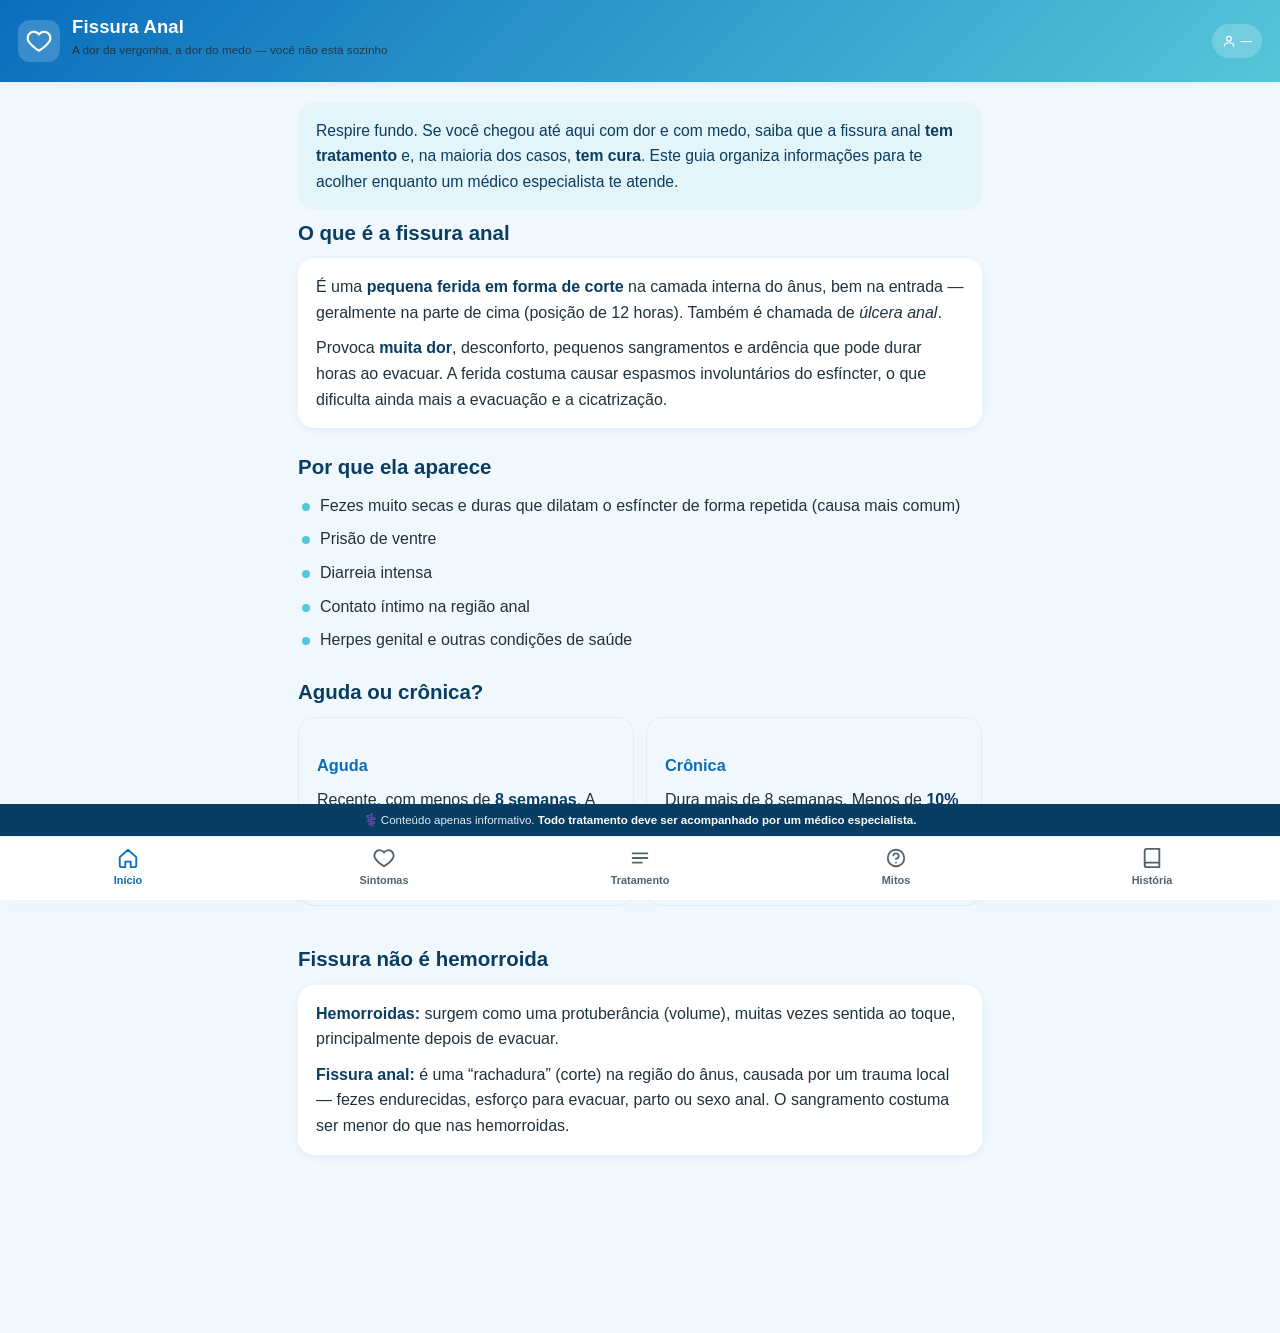
==== index.html @ 64452145 "PWA do Guia Fissura Anal + acesso pago Hotmart/Supabase - App PWA (SPA, bottom-nav, offline via Serv" ====
<!DOCTYPE html>
<html lang="pt-BR">
<head>
  <meta charset="UTF-8" />
  <meta name="viewport" content="width=device-width, initial-scale=1.0, viewport-fit=cover" />
  <meta name="theme-color" content="#0a6ebd" />
  <meta name="description" content="Guia informativo sobre Fissura Anal: o que é, sintomas, tratamento passo a passo, mitos e preparo emocional. Funciona offline." />
  <title>Fissura Anal — Guia de Cuidado</title>

  <link rel="manifest" href="manifest.json" />
  <link rel="icon" type="image/png" sizes="192x192" href="icons/icon-192.png" />
  <link rel="apple-touch-icon" href="icons/icon-192.png" />
  <link rel="stylesheet" href="styles.css" />
</head>
<body class="auth-pending">

  <!-- ============ CABEÇALHO ============ -->
  <header class="app-header" role="banner">
    <div class="app-header__inner">
      <span class="app-header__logo" aria-hidden="true">
        <svg viewBox="0 0 24 24" width="26" height="26" fill="none" stroke="currentColor" stroke-width="2" stroke-linecap="round" stroke-linejoin="round">
          <path d="M12 21s-7-4.35-9.5-8.5A5.5 5.5 0 0 1 12 6a5.5 5.5 0 0 1 9.5 6.5C19 16.65 12 21 12 21z"/>
        </svg>
      </span>
      <div class="app-header__text">
        <h1 class="app-header__title">Fissura Anal</h1>
        <p class="app-header__subtitle">A dor da vergonha, a dor do medo — você não está sozinho</p>
      </div>
      <button id="account-btn" class="account-btn" type="button" hidden aria-label="Minha conta">
        <span id="account-days" class="account-btn__days">—</span>
      </button>
    </div>
  </header>

  <!-- ============ CONTEÚDO / TELAS ============ -->
  <main id="main" class="screens" role="main">

    <!-- ---------- INÍCIO ---------- -->
    <section class="screen is-active" id="inicio" tabindex="-1" aria-labelledby="inicio-h">
      <div class="screen__pad">
        <p class="welcome">
          Respire fundo. Se você chegou até aqui com dor e com medo, saiba que a
          fissura anal <strong>tem tratamento</strong> e, na maioria dos casos,
          <strong>tem cura</strong>. Este guia organiza informações para te acolher
          enquanto um médico especialista te atende.
        </p>

        <h2 id="inicio-h">O que é a fissura anal</h2>
        <div class="card">
          <p>
            É uma <strong>pequena ferida em forma de corte</strong> na camada
            interna do ânus, bem na entrada — geralmente na parte de cima (posição
            de 12 horas). Também é chamada de <em>úlcera anal</em>.
          </p>
          <p>
            Provoca <strong>muita dor</strong>, desconforto, pequenos sangramentos
            e ardência que pode durar horas ao evacuar. A ferida costuma causar
            espasmos involuntários do esfíncter, o que dificulta ainda mais a
            evacuação e a cicatrização.
          </p>
        </div>

        <h2>Por que ela aparece</h2>
        <ul class="bullets">
          <li>Fezes muito secas e duras que dilatam o esfíncter de forma repetida (causa mais comum)</li>
          <li>Prisão de ventre</li>
          <li>Diarreia intensa</li>
          <li>Contato íntimo na região anal</li>
          <li>Herpes genital e outras condições de saúde</li>
        </ul>

        <h2>Aguda ou crônica?</h2>
        <div class="split">
          <div class="card card--soft">
            <h3>Aguda</h3>
            <p>Recente, com menos de <strong>8 semanas</strong>. A grande maioria cicatriza com o tratamento clínico.</p>
          </div>
          <div class="card card--soft">
            <h3>Crônica</h3>
            <p>Dura mais de 8 semanas. Menos de <strong>10%</strong> das fissuras agudas evoluem para crônicas — nesses casos a cirurgia costuma ser mais indicada.</p>
          </div>
        </div>

        <h2>Fissura não é hemorroida</h2>
        <div class="card">
          <p><strong>Hemorroidas:</strong> surgem como uma protuberância (volume), muitas vezes sentida ao toque, principalmente depois de evacuar.</p>
          <p><strong>Fissura anal:</strong> é uma “rachadura” (corte) na região do ânus, causada por um trauma local — fezes endurecidas, esforço para evacuar, parto ou sexo anal. O sangramento costuma ser menor do que nas hemorroidas.</p>
        </div>
      </div>
    </section>

    <!-- ---------- SINTOMAS ---------- -->
    <section class="screen" id="sintomas" tabindex="-1" aria-labelledby="sintomas-h">
      <div class="screen__pad">
        <h2 id="sintomas-h">Sintomas indiscutíveis</h2>
        <p class="lead">Se você se identifica com os itens abaixo — principalmente os dois primeiros — é muito provável que seja uma fissura anal.</p>

        <ul class="symptoms">
          <li class="symptom symptom--strong">
            <span class="symptom__icon" aria-hidden="true">🔥</span>
            <div>
              <h3>Dor com ardência severa</h3>
              <p>Na entrada do ânus, como algo arranhando ou cortando ao evacuar, e que <strong>persiste depois</strong> da evacuação. É o principal sintoma e costuma ser pior na fase aguda.</p>
            </div>
          </li>
          <li class="symptom symptom--strong">
            <span class="symptom__icon" aria-hidden="true">🩸</span>
            <div>
              <h3>Sangue no papel higiênico ou no vaso</h3>
              <p>Sangue <strong>vermelho vivo</strong>, que aparece logo após evacuar. Prefira a limpeza com ducha e elimine o papel higiênico.</p>
            </div>
          </li>
          <li class="symptom">
            <span class="symptom__icon" aria-hidden="true">〰️</span>
            <div>
              <h3>Coceira ou irritação ao redor do ânus</h3>
            </div>
          </li>
          <li class="symptom">
            <span class="symptom__icon" aria-hidden="true">🔎</span>
            <div>
              <h3>Rachadura visível na pele</h3>
              <p>Um machucado pequeno que, mesmo assim, dói muito.</p>
            </div>
          </li>
          <li class="symptom">
            <span class="symptom__icon" aria-hidden="true">⏱️</span>
            <div>
              <h3>Dor prolongada após evacuar</h3>
              <p>Pode durar de 2 a 3 horas — ou o dia todo — nos casos mais avançados.</p>
            </div>
          </li>
          <li class="symptom">
            <span class="symptom__icon" aria-hidden="true">⚡</span>
            <div>
              <h3>Espasmos do esfíncter</h3>
              <p>Apertos involuntários na entrada do ânus que dificultam a evacuação.</p>
            </div>
          </li>
        </ul>

        <div class="callout callout--warn">
          <strong>Atenção:</strong> sangue nas fezes pode indicar outros problemas.
          Não faça autodiagnóstico definitivo — todo tratamento precisa ser
          acompanhado por um médico especialista (proctologista).
        </div>
      </div>
    </section>

    <!-- ---------- GUIA DE TRATAMENTO ---------- -->
    <section class="screen" id="tratamento" tabindex="-1" aria-labelledby="tratamento-h">
      <div class="screen__pad">
        <h2 id="tratamento-h">O Tratamento Ideal</h2>
        <p class="lead">Um passo a passo baseado na experiência de longo prazo do autor. Cada passo soma com o anterior.</p>

        <ol class="steps">
          <li class="step">
            <div class="step__num">1</div>
            <div class="step__body">
              <h3>Controle da alimentação</h3>
              <p>
                Todo tratamento começa aqui. O objetivo é manter as fezes
                <strong>macias</strong> — nem duras, nem muito moles. Aposte em
                alimentação leve, fibras e boa hidratação.
              </p>
              <p class="step__note">A dor faz a mente pedir para comer pouco; alguma perda de peso é comum nessa fase.</p>
            </div>
          </li>
          <li class="step">
            <div class="step__num">2</div>
            <div class="step__body">
              <h3>Higiene rigorosa</h3>
              <p>
                Pare de usar papel higiênico. A limpeza passa a ser feita
                <strong>somente com ducha</strong>, com bastante água e pressão
                moderada, repetindo cerca de <strong>3 vezes ao dia</strong>.
              </p>
              <p class="step__note">Fora de casa, é possível improvisar com uma garrafa PET com um furo na tampa.</p>
            </div>
          </li>
          <li class="step">
            <div class="step__num">3</div>
            <div class="step__body">
              <h3>Óleo de Girassol com Ozônio</h3>
              <p>
                Depois de limpar bem, aplique o óleo de girassol ozonizado
                (<strong>nível farmacêutico</strong> — nunca óleo de cozinha). Ele
                é altamente cicatrizante e o ozônio ajuda no processo.
              </p>
              <p class="step__note">Aplique de leve, só encostando com a ponta do dedo. Não aperte e <strong>jamais use aplicadores</strong>.</p>
            </div>
          </li>
          <li class="step">
            <div class="step__num">4</div>
            <div class="step__body">
              <h3>A pomada “milagrosa”</h3>
              <p>
                Fórmula manipulada: <strong>Nifedipino 0,3% + Ozônio 5%</strong>,
                em <strong>pomada</strong>, aplicada de <strong>8 em 8 horas</strong>.
                O nifedipino relaxa o esfíncter e melhora a circulação local,
                favorecendo a cicatrização.
              </p>
              <p class="step__note">Use apenas em pomada — <strong>nunca em supositório</strong>, para não ferir ainda mais a região. Aplique com calma, com a sensibilidade do dedo, sem aplicador. A fórmula precisa de prescrição médica.</p>
            </div>
          </li>
        </ol>

        <h2>Alívio para as crises</h2>
        <div class="card card--soft">
          <h3>Compressa / banho de assento morno</h3>
          <p>
            Numa bacia com água morna bem quentinha, sente-se por
            <strong>10 a 15 minutos</strong>. A água quente melhora a circulação e
            relaxa o esfíncter, que tende a ficar contraído o tempo todo e piora a
            dor. Combine com repouso.
          </p>
        </div>

        <div class="callout callout--warn">
          As pomadas e fórmulas manipuladas exigem <strong>receita e acompanhamento
          médico</strong>. Este passo a passo é informativo e não substitui a
          consulta com um proctologista.
        </div>
      </div>
    </section>

    <!-- ---------- MITOS & CIRURGIA ---------- -->
    <section class="screen" id="mitos" tabindex="-1" aria-labelledby="mitos-h">
      <div class="screen__pad">
        <h2 id="mitos-h">Mitos &amp; Cirurgia</h2>
        <p class="lead">Toque em cada pergunta para abrir a resposta.</p>

        <div class="accordion" id="accordion">
          <div class="acc-item">
            <button class="acc-trigger" aria-expanded="false">
              <span>A fissura anal é uma doença grave?</span>
              <span class="acc-chevron" aria-hidden="true"></span>
            </button>
            <div class="acc-panel"><div class="acc-panel__inner">
              Não. A fissura anal não é uma doença grave e não traz risco de vida.
              Ainda assim, precisa de um tratamento muito bem feito. Em alguns casos
              ela é provocada por outro problema, que deve ser identificado e tratado.
            </div></div>
          </div>

          <div class="acc-item">
            <button class="acc-trigger" aria-expanded="false">
              <span>O único tratamento é a cirurgia?</span>
              <span class="acc-chevron" aria-hidden="true"></span>
            </button>
            <div class="acc-panel"><div class="acc-panel__inner">
              Não. Hoje existem pomadas eficientes e cuidados de higiene e
              alimentação que aliviam a dor e promovem a cicatrização. A maioria
              dos casos — inclusive fissuras grandes — se resolve sem cirurgia.
            </div></div>
          </div>

          <div class="acc-item">
            <button class="acc-trigger" aria-expanded="false">
              <span>Fissura anal só acontece em idosos?</span>
              <span class="acc-chevron" aria-hidden="true"></span>
            </button>
            <div class="acc-panel"><div class="acc-panel__inner">
              Mito. É mais comum em adultos jovens e de meia-idade, mas pode
              atingir qualquer faixa etária, incluindo crianças.
            </div></div>
          </div>

          <div class="acc-item">
            <button class="acc-trigger" aria-expanded="false">
              <span>É sempre causada por constipação?</span>
              <span class="acc-chevron" aria-hidden="true"></span>
            </button>
            <div class="acc-panel"><div class="acc-panel__inner">
              Não. Além da constipação, pode ser causada por diarreia crônica,
              traumatismo anal, relações sexuais anais dolorosas, parto vaginal
              traumático e condições como a doença de Crohn.
            </div></div>
          </div>

          <div class="acc-item">
            <button class="acc-trigger" aria-expanded="false">
              <span>Ter fissura significa que tenho câncer?</span>
              <span class="acc-chevron" aria-hidden="true"></span>
            </button>
            <div class="acc-panel"><div class="acc-panel__inner">
              Mito. A grande maioria das fissuras anais não tem relação com câncer.
              É uma condição benigna e, em geral, tratável com sucesso.
            </div></div>
          </div>

          <div class="acc-item">
            <button class="acc-trigger" aria-expanded="false">
              <span>Fissura anal não tem cura?</span>
              <span class="acc-chevron" aria-hidden="true"></span>
            </button>
            <div class="acc-panel"><div class="acc-panel__inner">
              Mito. Com o tratamento adequado e seguindo as orientações médicas, a
              maioria das fissuras cicatriza completamente e os sintomas são
              aliviados. A cura é possível.
            </div></div>
          </div>

          <div class="acc-item">
            <button class="acc-trigger" aria-expanded="false">
              <span>Vou precisar de colostomia?</span>
              <span class="acc-chevron" aria-hidden="true"></span>
            </button>
            <div class="acc-panel"><div class="acc-panel__inner">
              Mito. A colostomia é raríssima no tratamento da fissura anal,
              reservada apenas a casos muito graves que não respondem a nenhum
              outro tratamento.
            </div></div>
          </div>

          <div class="acc-item acc-item--highlight">
            <button class="acc-trigger" aria-expanded="false">
              <span>Quando a cirurgia é indicada?</span>
              <span class="acc-chevron" aria-hidden="true"></span>
            </button>
            <div class="acc-panel"><div class="acc-panel__inner">
              <p>A cirurgia costuma ser o último recurso, considerada quando:</p>
              <ul class="bullets">
                <li><strong>Fissura crônica</strong> que persiste e não responde ao tratamento conservador;</li>
                <li><strong>Fissuras complexas ou profundas</strong>, que envolvem os tecidos ao redor;</li>
                <li><strong>Falha do tratamento conservador</strong> (dieta, pomadas, banhos de assento e medicamentos não aliviaram nem cicatrizaram);</li>
                <li><strong>Complicações associadas</strong>, como fístulas anais ou hemorroidas que também precisam de cirurgia;</li>
                <li><strong>Recorrência frequente</strong> após tratamentos não cirúrgicos anteriores.</li>
              </ul>
              <p>
                A decisão é individualizada com o proctologista, que avalia a
                gravidade, a resposta aos tratamentos e explica riscos, benefícios
                e técnicas. As cirurgias modernas são mais simples do que se imagina
                e costumam resolver o problema de forma definitiva.
              </p>
            </div></div>
          </div>
        </div>
      </div>
    </section>

    <!-- ---------- HISTÓRIA & PREPARO ---------- -->
    <section class="screen" id="historia" tabindex="-1" aria-labelledby="historia-h">
      <div class="screen__pad">
        <h2 id="historia-h">História &amp; Preparo</h2>

        <div class="callout callout--calm">
          Não há <strong>nada de vergonhoso</strong> nisso. Isso tudo vai passar —
          e você ainda vai sair desta mais forte.
        </div>

        <h3>Prepare a sua cabeça</h3>
        <div class="card">
          <p>
            O tratamento da fissura anal pode envolver um período de desconforto e,
            às vezes, um tempo relativamente longo até a cicatrização completa. Ter
            a mente preparada para isso ajuda a seguir as recomendações médicas com
            mais paciência e a lidar melhor com a dor.
          </p>
          <p>
            Cada caso é único e o tempo de recuperação varia de pessoa para pessoa.
            O objetivo final é sempre o mesmo: a cicatrização completa e o alívio
            dos sintomas. Mantenha uma comunicação aberta com o seu médico ao longo
            do caminho.
          </p>
        </div>

        <h3>Os momentos mais difíceis</h3>
        <ul class="bullets">
          <li><strong>Nas evacuações:</strong> a dor intensa durante e após pode gerar ansiedade em relação ao banheiro.</li>
          <li><strong>No dia a dia:</strong> caminhar, ficar sentado por muito tempo ou dormir podem ser afetados.</li>
          <li><strong>Na vida sexual:</strong> relações anais podem ser muito dolorosas nesse período.</li>
          <li><strong>Durante o tratamento:</strong> aplicar pomada e fazer banhos de assento exige perseverança.</li>
          <li><strong>No emocional:</strong> dor persistente e preocupação constante podem levar a ansiedade e desânimo. Busque apoio de profissionais, de pessoas próximas ou de grupos de apoio.</li>
        </ul>

        <h3>A história do autor</h3>
        <div class="timeline">
          <div class="tl-item">
            <h4>Os primeiros sinais</h4>
            <p>Uma leve ardência ao evacuar, num período de vários dias muito ressecado. Ele não mudou a alimentação nem deu atenção ao problema.</p>
          </div>
          <div class="tl-item">
            <h4>O alerta ignorado</h4>
            <p>Cerca de 15 dias depois, sangue no vaso sanitário. Achou que era hemorroida. No SUS, recebeu o mesmo palpite e um anti-inflamatório.</p>
          </div>
          <div class="tl-item">
            <h4>O diagnóstico correto</h4>
            <p>Sem plano de saúde e com a fila do especialista longa, pagou uma consulta particular: <strong>fissura anal grande</strong>. Começou com supositório — que se mostrou um problema no local já machucado.</p>
          </div>
          <div class="tl-item tl-item--low">
            <h4>O dia do desespero</h4>
            <p>Véspera de feriado prolongado, a maior dor da vida: a fissura se abrindo, dor intensa por cerca de 8 horas. O próximo atendimento só 6 dias depois. O que segurou o momento: <strong>repouso e compressa de água morna</strong>.</p>
          </div>
          <div class="tl-item tl-item--up">
            <h4>A virada</h4>
            <p>Trocou o supositório por <strong>pomada</strong>, somada a higiene rigorosa e controle alimentar. Vieram os dias de alívio e alegria no fim do tratamento.</p>
          </div>
        </div>

        <div class="callout callout--calm">
          O relato do autor é pessoal e não tem vínculo médico nem garante cura.
          Ele serve para te dar companhia até que um especialista assuma o seu caso.
        </div>
      </div>
    </section>

  </main>

  <!-- ============ AVISO LEGAL FIXO ============ -->
  <div class="legal" role="note">
    ⚕️ Conteúdo apenas informativo. <strong>Todo tratamento deve ser acompanhado por um médico especialista.</strong>
  </div>

  <!-- ============ NAVEGAÇÃO INFERIOR ============ -->
  <nav class="bottom-nav" role="navigation" aria-label="Navegação principal">
    <button class="nav-btn is-active" data-target="inicio" aria-current="page">
      <svg viewBox="0 0 24 24" aria-hidden="true"><path d="M3 11l9-8 9 8v9a2 2 0 0 1-2 2h-4v-6H9v6H5a2 2 0 0 1-2-2z"/></svg>
      <span>Início</span>
    </button>
    <button class="nav-btn" data-target="sintomas">
      <svg viewBox="0 0 24 24" aria-hidden="true"><path d="M12 21s-7-4.35-9.5-8.5A5.5 5.5 0 0 1 12 6a5.5 5.5 0 0 1 9.5 6.5C19 16.65 12 21 12 21z"/></svg>
      <span>Sintomas</span>
    </button>
    <button class="nav-btn" data-target="tratamento">
      <svg viewBox="0 0 24 24" aria-hidden="true"><path d="M4 7h16M4 12h16M4 17h10"/></svg>
      <span>Tratamento</span>
    </button>
    <button class="nav-btn" data-target="mitos">
      <svg viewBox="0 0 24 24" aria-hidden="true"><path d="M9.09 9a3 3 0 0 1 5.83 1c0 2-3 3-3 3M12 17h.01"/><circle cx="12" cy="12" r="9"/></svg>
      <span>Mitos</span>
    </button>
    <button class="nav-btn" data-target="historia">
      <svg viewBox="0 0 24 24" aria-hidden="true"><path d="M4 19.5A2.5 2.5 0 0 1 6.5 17H20M6.5 2H20v20H6.5A2.5 2.5 0 0 1 4 19.5v-15A2.5 2.5 0 0 1 6.5 2z"/></svg>
      <span>História</span>
    </button>
  </nav>

  <!-- ============ PORTÃO DE ACESSO (login / expirado) ============ -->
  <div id="auth-gate" class="auth-gate" aria-hidden="true">
    <div class="auth-card">
      <div class="auth-card__logo" aria-hidden="true">
        <svg viewBox="0 0 24 24" width="34" height="34" fill="none" stroke="currentColor" stroke-width="2" stroke-linecap="round" stroke-linejoin="round">
          <path d="M12 21s-7-4.35-9.5-8.5A5.5 5.5 0 0 1 12 6a5.5 5.5 0 0 1 9.5 6.5C19 16.65 12 21 12 21z"/>
        </svg>
      </div>

      <!-- estado: LOGIN -->
      <form id="login-form" class="auth-view is-active" autocomplete="on" novalidate>
        <h2>Entrar no Guia</h2>
        <p class="auth-hint">Use o e-mail e a senha que você recebeu após a compra.</p>
        <label>E-mail
          <input type="email" id="login-email" required autocomplete="username" inputmode="email" placeholder="voce@email.com" />
        </label>
        <label>Senha
          <input type="password" id="login-pass" required autocomplete="current-password" placeholder="sua senha" />
        </label>
        <p id="login-error" class="auth-error" role="alert" hidden></p>
        <button type="submit" class="auth-btn" id="login-submit">Entrar</button>
        <p class="auth-small">Não recebeu o e-mail? Verifique o spam ou fale com o suporte da sua compra.</p>
      </form>

      <!-- estado: ACESSO EXPIRADO / INVÁLIDO -->
      <div id="expired-view" class="auth-view">
        <h2 id="expired-title">Seu acesso expirou</h2>
        <p id="expired-msg" class="auth-hint">O período de 6 meses foi encerrado. Para continuar consultando o guia, adquira um novo acesso.</p>
        <a id="expired-buy" class="auth-btn" href="#" target="_blank" rel="noopener">Renovar acesso</a>
        <button type="button" class="auth-link" data-action="back-to-login">Entrar com outra conta</button>
      </div>

      <!-- estado: CONTA (logado) -->
      <div id="account-view" class="auth-view">
        <h2>Minha conta</h2>
        <p class="auth-hint"><span id="acc-email"></span></p>
        <p class="auth-badge" id="acc-status">Acesso ativo</p>
        <label>Trocar senha
          <input type="password" id="new-pass" autocomplete="new-password" placeholder="nova senha (mín. 6 caracteres)" />
        </label>
        <p id="acc-msg" class="auth-error" role="alert" hidden></p>
        <button type="button" class="auth-btn" data-action="change-pass">Salvar nova senha</button>
        <button type="button" class="auth-link" data-action="logout">Sair</button>
        <button type="button" class="auth-link" data-action="close-account">Voltar ao guia</button>
      </div>

      <p class="auth-legal">⚕️ Conteúdo apenas informativo. Todo tratamento deve ser acompanhado por um médico especialista.</p>
    </div>
  </div>

  <div id="app-loading" class="app-loading"><span class="spinner" aria-hidden="true"></span></div>

  <script src="vendor/supabase.js"></script>
  <script src="config.js"></script>
  <script src="app.js"></script>
</body>
</html>
---- styles.css ----
/* =====================================================
   Fissura Anal — Guia de Cuidado
   Paleta calmante: azul claro, ciano, branco
   Mobile-first PWA
   ===================================================== */

:root {
  --blue-900: #0a3d62;
  --blue-700: #0a6ebd;
  --blue-500: #2e9fe0;
  --cyan-400: #56c6d9;
  --cyan-100: #e3f5f9;
  --blue-50:  #f0f8fd;
  --ink:      #21323d;
  --ink-soft: #52626d;
  --white:    #ffffff;
  --warn-bg:  #fff6e6;
  --warn-br:  #f0b429;
  --calm-bg:  #e8f6f0;
  --calm-br:  #4bbf9a;
  --danger:   #d9534f;

  --radius:   16px;
  --radius-sm: 10px;
  --shadow:   0 6px 20px rgba(10, 110, 189, 0.10);
  --shadow-sm: 0 2px 8px rgba(10, 110, 189, 0.08);

  --nav-h:    64px;
  --legal-h:  auto;
  --header-h: 64px;

  --ease: cubic-bezier(0.4, 0, 0.2, 1);
}

* { box-sizing: border-box; margin: 0; padding: 0; }

html { -webkit-text-size-adjust: 100%; }

body {
  font-family: -apple-system, BlinkMacSystemFont, "Segoe UI", Roboto, "Helvetica Neue", Arial, sans-serif;
  color: var(--ink);
  background: var(--blue-50);
  line-height: 1.6;
  -webkit-font-smoothing: antialiased;
  overflow-x: hidden;
}

/* ---------- Cabeçalho ---------- */
.app-header {
  position: sticky;
  top: 0;
  z-index: 20;
  background: linear-gradient(135deg, var(--blue-700), var(--cyan-400));
  color: var(--white);
  padding: env(safe-area-inset-top) 0 0;
  box-shadow: var(--shadow-sm);
}
.app-header__inner {
  display: flex;
  align-items: center;
  gap: 12px;
  padding: 12px 18px;
}
.app-header__logo {
  display: grid;
  place-items: center;
  width: 42px; height: 42px;
  flex-shrink: 0;
  background: rgba(255,255,255,0.18);
  border-radius: 12px;
}
.app-header__title { font-size: 1.15rem; font-weight: 700; letter-spacing: .2px; }
.app-header__subtitle { font-size: .74rem; opacity: .9; font-weight: 400; }

/* ---------- Área de telas ---------- */
.screens {
  position: relative;
  min-height: calc(100vh - var(--header-h));
  padding-bottom: calc(var(--nav-h) + 92px);
}
.screen {
  display: none;
  animation: fadeIn .32s var(--ease);
}
.screen.is-active { display: block; }

@keyframes fadeIn {
  from { opacity: 0; transform: translateY(10px); }
  to   { opacity: 1; transform: translateY(0); }
}
@media (prefers-reduced-motion: reduce) {
  .screen, .screen.is-active { animation: none; }
  * { transition: none !important; }
}

.screen__pad { padding: 20px 18px 8px; max-width: 720px; margin: 0 auto; }

/* ---------- Tipografia de conteúdo ---------- */
h2 {
  font-size: 1.28rem;
  color: var(--blue-900);
  margin: 26px 0 12px;
  line-height: 1.3;
}
h2:first-of-type { margin-top: 6px; }
h3 { font-size: 1.02rem; color: var(--blue-700); margin: 18px 0 8px; }
h4 { font-size: .95rem; color: var(--blue-900); margin-bottom: 4px; }

p { margin-bottom: 10px; color: var(--ink); }
strong { color: var(--blue-900); }

.welcome {
  background: var(--cyan-100);
  border-radius: var(--radius);
  padding: 16px 18px;
  font-size: .98rem;
  color: var(--blue-900);
}
.lead { color: var(--ink-soft); font-size: .95rem; margin-bottom: 16px; }

/* ---------- Cards ---------- */
.card {
  background: var(--white);
  border-radius: var(--radius);
  padding: 16px 18px;
  box-shadow: var(--shadow-sm);
  margin-bottom: 14px;
}
.card p:last-child { margin-bottom: 0; }
.card--soft { background: var(--blue-50); border: 1px solid #dbeefb; box-shadow: none; }

.split { display: grid; gap: 12px; }
@media (min-width: 520px) { .split { grid-template-columns: 1fr 1fr; } }

/* ---------- Listas ---------- */
.bullets { list-style: none; margin: 6px 0 14px; }
.bullets li {
  position: relative;
  padding-left: 22px;
  margin-bottom: 8px;
  color: var(--ink);
}
.bullets li::before {
  content: "";
  position: absolute;
  left: 4px; top: 10px;
  width: 8px; height: 8px;
  border-radius: 50%;
  background: var(--cyan-400);
}

/* ---------- Sintomas ---------- */
.symptoms { list-style: none; display: grid; gap: 10px; margin-bottom: 18px; }
.symptom {
  display: flex;
  gap: 14px;
  align-items: flex-start;
  background: var(--white);
  border-radius: var(--radius);
  padding: 14px 16px;
  box-shadow: var(--shadow-sm);
  border-left: 4px solid var(--cyan-400);
}
.symptom--strong { border-left-color: var(--danger); background: #fff5f5; }
.symptom__icon { font-size: 1.5rem; line-height: 1; flex-shrink: 0; }
.symptom h3 { margin: 0 0 2px; font-size: .98rem; color: var(--blue-900); }
.symptom p { margin: 0; font-size: .88rem; color: var(--ink-soft); }

/* ---------- Callouts ---------- */
.callout {
  border-radius: var(--radius-sm);
  padding: 14px 16px;
  font-size: .9rem;
  margin: 16px 0;
  border-left: 4px solid var(--cyan-400);
  background: var(--cyan-100);
}
.callout--warn { background: var(--warn-bg); border-left-color: var(--warn-br); }
.callout--calm { background: var(--calm-bg); border-left-color: var(--calm-br); color: var(--blue-900); }

/* ---------- Passos de tratamento ---------- */
.steps { list-style: none; counter-reset: none; display: grid; gap: 14px; margin-bottom: 8px; }
.step {
  display: flex;
  gap: 14px;
  background: var(--white);
  border-radius: var(--radius);
  padding: 16px;
  box-shadow: var(--shadow);
}
.step__num {
  flex-shrink: 0;
  width: 38px; height: 38px;
  display: grid; place-items: center;
  border-radius: 50%;
  background: linear-gradient(135deg, var(--blue-700), var(--cyan-400));
  color: var(--white);
  font-weight: 700;
  font-size: 1.05rem;
}
.step__body h3 { margin: 4px 0 6px; }
.step__body p { font-size: .92rem; }
.step__note {
  font-size: .84rem;
  color: var(--ink-soft);
  background: var(--blue-50);
  border-radius: var(--radius-sm);
  padding: 8px 10px;
  margin-top: 6px;
}

/* ---------- Accordion ---------- */
.accordion { display: grid; gap: 10px; }
.acc-item {
  background: var(--white);
  border-radius: var(--radius-sm);
  box-shadow: var(--shadow-sm);
  overflow: hidden;
}
.acc-item--highlight { border: 1.5px solid var(--cyan-400); }
.acc-trigger {
  width: 100%;
  display: flex;
  align-items: center;
  justify-content: space-between;
  gap: 12px;
  padding: 15px 16px;
  background: none;
  border: none;
  font: inherit;
  text-align: left;
  color: var(--blue-900);
  font-weight: 600;
  font-size: .95rem;
  cursor: pointer;
  transition: background .18s var(--ease);
}
.acc-trigger:active { background: var(--blue-50); }
.acc-chevron {
  flex-shrink: 0;
  width: 10px; height: 10px;
  border-right: 2px solid var(--blue-500);
  border-bottom: 2px solid var(--blue-500);
  transform: rotate(45deg);
  transition: transform .25s var(--ease);
}
.acc-trigger[aria-expanded="true"] .acc-chevron { transform: rotate(-135deg); }
.acc-panel {
  height: 0;
  overflow: hidden;
  transition: height .28s var(--ease);
}
.acc-panel__inner > * { padding-left: 16px; padding-right: 16px; }
.acc-panel__inner > *:first-child { padding-top: 2px; }
.acc-panel__inner > *:last-child { padding-bottom: 15px; }
.acc-panel__inner { font-size: .9rem; color: var(--ink-soft); }
.acc-panel__inner .bullets li { color: var(--ink-soft); }

/* ---------- Timeline ---------- */
.timeline { position: relative; margin: 8px 0 4px; padding-left: 22px; }
.timeline::before {
  content: "";
  position: absolute;
  left: 5px; top: 6px; bottom: 6px;
  width: 2px;
  background: linear-gradient(var(--cyan-400), var(--blue-500));
}
.tl-item {
  position: relative;
  background: var(--white);
  border-radius: var(--radius-sm);
  padding: 12px 14px;
  margin-bottom: 12px;
  box-shadow: var(--shadow-sm);
}
.tl-item::before {
  content: "";
  position: absolute;
  left: -21px; top: 16px;
  width: 12px; height: 12px;
  border-radius: 50%;
  background: var(--blue-500);
  border: 2px solid var(--white);
}
.tl-item p { font-size: .88rem; color: var(--ink-soft); margin: 0; }
.tl-item--low::before { background: var(--danger); }
.tl-item--up::before { background: var(--calm-br); }

/* ---------- Aviso legal fixo ---------- */
.legal {
  position: fixed;
  left: 0; right: 0;
  bottom: var(--nav-h);
  z-index: 15;
  background: var(--blue-900);
  color: #dcedf7;
  font-size: .72rem;
  text-align: center;
  padding: 8px 14px;
  line-height: 1.4;
}
.legal strong { color: var(--white); }

/* ---------- Navegação inferior ---------- */
.bottom-nav {
  position: fixed;
  left: 0; right: 0;
  bottom: 0;
  z-index: 16;
  height: calc(var(--nav-h) + env(safe-area-inset-bottom));
  padding-bottom: env(safe-area-inset-bottom);
  display: flex;
  background: var(--white);
  border-top: 1px solid #e0eef8;
  box-shadow: 0 -4px 16px rgba(10, 110, 189, 0.08);
}
.nav-btn {
  flex: 1;
  display: flex;
  flex-direction: column;
  align-items: center;
  justify-content: center;
  gap: 3px;
  background: none;
  border: none;
  font: inherit;
  color: var(--ink-soft);
  cursor: pointer;
  padding: 6px 2px;
  transition: color .2s var(--ease), transform .12s var(--ease);
  -webkit-tap-highlight-color: transparent;
}
.nav-btn svg {
  width: 22px; height: 22px;
  fill: none;
  stroke: currentColor;
  stroke-width: 2;
  stroke-linecap: round;
  stroke-linejoin: round;
}
.nav-btn span { font-size: .68rem; font-weight: 600; }
.nav-btn:active { transform: scale(0.9); }
.nav-btn.is-active { color: var(--blue-700); }
.nav-btn.is-active svg { stroke: var(--blue-700); }

/* ---------- Feedback de toque genérico ---------- */
button { -webkit-tap-highlight-color: transparent; }

/* =====================================================
   PORTÃO DE ACESSO (login / expirado / conta)
   ===================================================== */

/* estados do body */
.auth-pending .app-header,
.auth-pending .screens,
.auth-pending .bottom-nav,
.auth-pending .legal,
.locked .app-header,
.locked .screens,
.locked .bottom-nav,
.locked .legal { display: none; }

.auth-pending #auth-gate,
body:not(.locked) #auth-gate { display: none; }
.locked #auth-gate { display: flex; }

.app-loading { display: none; }
.auth-pending .app-loading {
  display: grid;
  place-items: center;
  position: fixed;
  inset: 0;
  background: var(--blue-50);
  z-index: 200;
}
.spinner {
  width: 38px; height: 38px;
  border: 3px solid #cfe6f8;
  border-top-color: var(--blue-700);
  border-radius: 50%;
  animation: spin .8s linear infinite;
}
@keyframes spin { to { transform: rotate(360deg); } }

/* gate */
.auth-gate {
  position: fixed;
  inset: 0;
  z-index: 150;
  display: flex;
  align-items: center;
  justify-content: center;
  padding: 24px 18px;
  background: linear-gradient(160deg, var(--blue-50), var(--cyan-100));
  overflow-y: auto;
}
.auth-card {
  width: 100%;
  max-width: 380px;
  background: var(--white);
  border-radius: 20px;
  box-shadow: var(--shadow);
  padding: 26px 22px 20px;
  animation: fadeIn .3s var(--ease);
}
.auth-card__logo {
  width: 58px; height: 58px;
  margin: 0 auto 12px;
  display: grid; place-items: center;
  border-radius: 16px;
  background: linear-gradient(135deg, var(--blue-700), var(--cyan-400));
  color: var(--white);
}

.auth-view { display: none; }
.auth-view.is-active { display: block; }

.auth-card h2 {
  text-align: center;
  font-size: 1.25rem;
  color: var(--blue-900);
  margin: 4px 0 6px;
}
.auth-hint {
  text-align: center;
  font-size: .86rem;
  color: var(--ink-soft);
  margin-bottom: 16px;
}
.auth-card label {
  display: block;
  font-size: .82rem;
  font-weight: 600;
  color: var(--blue-900);
  margin-bottom: 12px;
}
.auth-card input {
  width: 100%;
  margin-top: 5px;
  padding: 12px 14px;
  font: inherit;
  font-size: .95rem;
  color: var(--ink);
  background: var(--blue-50);
  border: 1.5px solid #d7e9f7;
  border-radius: 12px;
  outline: none;
  transition: border-color .18s var(--ease), background .18s var(--ease);
}
.auth-card input:focus {
  border-color: var(--blue-500);
  background: var(--white);
}
.auth-btn {
  display: block;
  width: 100%;
  margin-top: 4px;
  padding: 13px 16px;
  font: inherit;
  font-weight: 700;
  font-size: .98rem;
  text-align: center;
  color: var(--white);
  background: linear-gradient(135deg, var(--blue-700), var(--blue-500));
  border: none;
  border-radius: 12px;
  cursor: pointer;
  text-decoration: none;
  transition: transform .12s var(--ease), opacity .18s var(--ease);
}
.auth-btn:active { transform: scale(0.97); }
.auth-btn[disabled] { opacity: .6; pointer-events: none; }

.auth-link {
  display: block;
  width: 100%;
  margin-top: 10px;
  padding: 8px;
  background: none;
  border: none;
  font: inherit;
  font-size: .86rem;
  color: var(--blue-700);
  cursor: pointer;
  text-decoration: underline;
}
.auth-small {
  margin-top: 14px;
  font-size: .76rem;
  color: var(--ink-soft);
  text-align: center;
}
.auth-error {
  background: #fdecea;
  color: #b3261e;
  border-radius: 10px;
  padding: 9px 12px;
  font-size: .82rem;
  margin-bottom: 12px;
}
.auth-badge {
  text-align: center;
  font-size: .82rem;
  font-weight: 700;
  color: var(--calm-br);
  background: var(--calm-bg);
  border-radius: 10px;
  padding: 8px;
  margin-bottom: 16px;
}
.auth-legal {
  margin-top: 18px;
  padding-top: 14px;
  border-top: 1px solid #eef4f8;
  font-size: .72rem;
  color: var(--ink-soft);
  text-align: center;
  line-height: 1.4;
}

/* chip de conta no cabeçalho */
.app-header__text { flex: 1; }
.account-btn {
  flex-shrink: 0;
  min-width: 40px;
  height: 34px;
  padding: 0 10px;
  border: none;
  border-radius: 999px;
  background: rgba(255,255,255,0.2);
  color: var(--white);
  font: inherit;
  font-size: .72rem;
  font-weight: 700;
  cursor: pointer;
  display: flex;
  align-items: center;
  gap: 4px;
}
.account-btn::before {
  content: "";
  width: 14px; height: 14px;
  background: currentColor;
  -webkit-mask: center/contain no-repeat url("data:image/svg+xml,%3Csvg xmlns='http://www.w3.org/2000/svg' viewBox='0 0 24 24' fill='none' stroke='white' stroke-width='2' stroke-linecap='round'%3E%3Ccircle cx='12' cy='8' r='4'/%3E%3Cpath d='M4 21c0-4 4-6 8-6s8 2 8 6'/%3E%3C/svg%3E");
          mask: center/contain no-repeat url("data:image/svg+xml,%3Csvg xmlns='http://www.w3.org/2000/svg' viewBox='0 0 24 24' fill='none' stroke='white' stroke-width='2' stroke-linecap='round'%3E%3Ccircle cx='12' cy='8' r='4'/%3E%3Cpath d='M4 21c0-4 4-6 8-6s8 2 8 6'/%3E%3C/svg%3E");
}
.account-btn__days.is-warn { color: #ffe08a; }
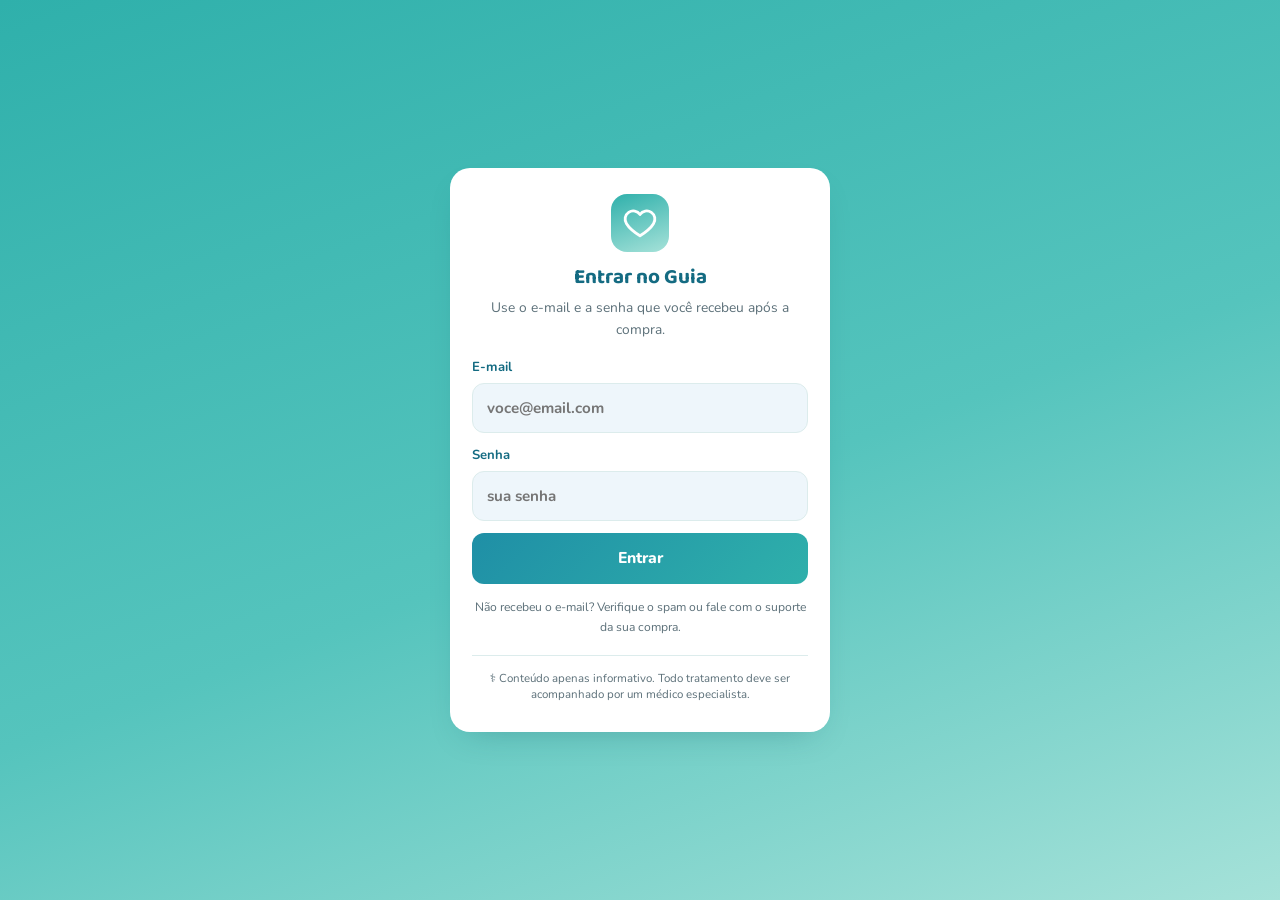
==== commit 4e3d6a2b: "Reskin do app no padrao visual do Lovable + script de usuario de teste - styles.css: nova paleta tea" ====
--- a/index.html
+++ b/index.html
@@ -3,13 +3,16 @@
 <head>
   <meta charset="UTF-8" />
   <meta name="viewport" content="width=device-width, initial-scale=1.0, viewport-fit=cover" />
-  <meta name="theme-color" content="#0a6ebd" />
+  <meta name="theme-color" content="#2fb0ab" />
   <meta name="description" content="Guia informativo sobre Fissura Anal: o que é, sintomas, tratamento passo a passo, mitos e preparo emocional. Funciona offline." />
   <title>Fissura Anal — Guia de Cuidado</title>
 
   <link rel="manifest" href="manifest.json" />
   <link rel="icon" type="image/png" sizes="192x192" href="icons/icon-192.png" />
   <link rel="apple-touch-icon" href="icons/icon-192.png" />
+  <link rel="preconnect" href="https://fonts.googleapis.com" />
+  <link rel="preconnect" href="https://fonts.gstatic.com" crossorigin />
+  <link href="https://fonts.googleapis.com/css2?family=Baloo+2:wght@600;700;800&family=Nunito:wght@400;600;700;800&display=swap" rel="stylesheet" />
   <link rel="stylesheet" href="styles.css" />
 </head>
 <body class="auth-pending">
@@ -38,15 +41,24 @@
     <!-- ---------- INÍCIO ---------- -->
     <section class="screen is-active" id="inicio" tabindex="-1" aria-labelledby="inicio-h">
       <div class="screen__pad">
-        <p class="welcome">
-          Respire fundo. Se você chegou até aqui com dor e com medo, saiba que a
-          fissura anal <strong>tem tratamento</strong> e, na maioria dos casos,
-          <strong>tem cura</strong>. Este guia organiza informações para te acolher
-          enquanto um médico especialista te atende.
-        </p>
-
-        <h2 id="inicio-h">O que é a fissura anal</h2>
+        <div class="screen-hero">
+          <span class="screen-hero__eyebrow">Você não está sozinho</span>
+          <h2 id="inicio-h">O que é a fissura anal</h2>
+          <p>
+            Respire fundo. Se você chegou até aqui com dor e com medo, saiba que a
+            fissura anal <strong>tem tratamento</strong> e, na maioria dos casos,
+            <strong>tem cura</strong>. Este guia organiza informações para te acolher
+            enquanto um médico especialista te atende.
+          </p>
+        </div>
+
         <div class="card">
+          <div class="card__head">
+            <span class="card__icon" aria-hidden="true">
+              <svg viewBox="0 0 24 24" fill="none" stroke="currentColor" stroke-width="2" stroke-linecap="round" stroke-linejoin="round"><path d="M12 3c-3 3-6 6.5-6 10a6 6 0 0 0 12 0c0-3.5-3-7-6-10z"/></svg>
+            </span>
+            <h3>Uma pequena ferida, uma dor enorme</h3>
+          </div>
           <p>
             É uma <strong>pequena ferida em forma de corte</strong> na camada
             interna do ânus, bem na entrada — geralmente na parte de cima (posição
@@ -61,13 +73,15 @@
         </div>
 
         <h2>Por que ela aparece</h2>
-        <ul class="bullets">
-          <li>Fezes muito secas e duras que dilatam o esfíncter de forma repetida (causa mais comum)</li>
-          <li>Prisão de ventre</li>
-          <li>Diarreia intensa</li>
-          <li>Contato íntimo na região anal</li>
-          <li>Herpes genital e outras condições de saúde</li>
-        </ul>
+        <div class="card card--soft">
+          <ul class="bullets">
+            <li>Fezes muito secas e duras que dilatam o esfíncter de forma repetida (causa mais comum)</li>
+            <li>Prisão de ventre</li>
+            <li>Diarreia intensa</li>
+            <li>Contato íntimo na região anal</li>
+            <li>Herpes genital e outras condições de saúde</li>
+          </ul>
+        </div>
 
         <h2>Aguda ou crônica?</h2>
         <div class="split">
@@ -81,8 +95,13 @@
           </div>
         </div>
 
-        <h2>Fissura não é hemorroida</h2>
         <div class="card">
+          <div class="card__head">
+            <span class="card__icon" aria-hidden="true">
+              <svg viewBox="0 0 24 24" fill="none" stroke="currentColor" stroke-width="2" stroke-linecap="round" stroke-linejoin="round"><path d="M3 12h4l2 5 4-14 2 9h6"/></svg>
+            </span>
+            <h3>Fissura x Hemorroida</h3>
+          </div>
           <p><strong>Hemorroidas:</strong> surgem como uma protuberância (volume), muitas vezes sentida ao toque, principalmente depois de evacuar.</p>
           <p><strong>Fissura anal:</strong> é uma “rachadura” (corte) na região do ânus, causada por um trauma local — fezes endurecidas, esforço para evacuar, parto ou sexo anal. O sangramento costuma ser menor do que nas hemorroidas.</p>
         </div>
@@ -92,13 +111,23 @@
     <!-- ---------- SINTOMAS ---------- -->
     <section class="screen" id="sintomas" tabindex="-1" aria-labelledby="sintomas-h">
       <div class="screen__pad">
-        <h2 id="sintomas-h">Sintomas indiscutíveis</h2>
-        <p class="lead">Se você se identifica com os itens abaixo — principalmente os dois primeiros — é muito provável que seja uma fissura anal.</p>
+        <div class="screen-hero">
+          <span class="screen-hero__eyebrow">Autoconhecimento</span>
+          <h2 id="sintomas-h">Sintomas indiscutíveis</h2>
+          <p>Se você se identifica com os itens abaixo — principalmente os dois primeiros — é muito provável que seja uma fissura anal.</p>
+        </div>
+
+        <div class="callout callout--warn">
+          <strong>Atenção:</strong> sangue nas fezes pode indicar outros problemas.
+          Não faça autodiagnóstico definitivo — todo tratamento precisa ser
+          acompanhado por um médico especialista (proctologista).
+        </div>
 
         <ul class="symptoms">
           <li class="symptom symptom--strong">
             <span class="symptom__icon" aria-hidden="true">🔥</span>
             <div>
+              <span class="chip chip--danger">Sinal forte</span>
               <h3>Dor com ardência severa</h3>
               <p>Na entrada do ânus, como algo arranhando ou cortando ao evacuar, e que <strong>persiste depois</strong> da evacuação. É o principal sintoma e costuma ser pior na fase aguda.</p>
             </div>
@@ -106,6 +135,7 @@
           <li class="symptom symptom--strong">
             <span class="symptom__icon" aria-hidden="true">🩸</span>
             <div>
+              <span class="chip chip--danger">Sinal forte</span>
               <h3>Sangue no papel higiênico ou no vaso</h3>
               <p>Sangue <strong>vermelho vivo</strong>, que aparece logo após evacuar. Prefira a limpeza com ducha e elimine o papel higiênico.</p>
             </div>
@@ -113,12 +143,14 @@
           <li class="symptom">
             <span class="symptom__icon" aria-hidden="true">〰️</span>
             <div>
+              <span class="chip chip--info">Sinal inicial</span>
               <h3>Coceira ou irritação ao redor do ânus</h3>
             </div>
           </li>
           <li class="symptom">
             <span class="symptom__icon" aria-hidden="true">🔎</span>
             <div>
+              <span class="chip chip--info">Fique atento</span>
               <h3>Rachadura visível na pele</h3>
               <p>Um machucado pequeno que, mesmo assim, dói muito.</p>
             </div>
@@ -126,6 +158,7 @@
           <li class="symptom">
             <span class="symptom__icon" aria-hidden="true">⏱️</span>
             <div>
+              <span class="chip chip--warn">Sinal avançado</span>
               <h3>Dor prolongada após evacuar</h3>
               <p>Pode durar de 2 a 3 horas — ou o dia todo — nos casos mais avançados.</p>
             </div>
@@ -133,30 +166,31 @@
           <li class="symptom">
             <span class="symptom__icon" aria-hidden="true">⚡</span>
             <div>
+              <span class="chip chip--warn">Sinal avançado</span>
               <h3>Espasmos do esfíncter</h3>
               <p>Apertos involuntários na entrada do ânus que dificultam a evacuação.</p>
             </div>
           </li>
         </ul>
-
-        <div class="callout callout--warn">
-          <strong>Atenção:</strong> sangue nas fezes pode indicar outros problemas.
-          Não faça autodiagnóstico definitivo — todo tratamento precisa ser
-          acompanhado por um médico especialista (proctologista).
-        </div>
       </div>
     </section>
 
     <!-- ---------- GUIA DE TRATAMENTO ---------- -->
     <section class="screen" id="tratamento" tabindex="-1" aria-labelledby="tratamento-h">
       <div class="screen__pad">
-        <h2 id="tratamento-h">O Tratamento Ideal</h2>
-        <p class="lead">Um passo a passo baseado na experiência de longo prazo do autor. Cada passo soma com o anterior.</p>
+        <div class="screen-hero">
+          <span class="screen-hero__eyebrow">Passo a passo</span>
+          <h2 id="tratamento-h">O Tratamento Ideal</h2>
+          <p>Um passo a passo baseado na experiência de longo prazo do autor. Cada passo soma com o anterior.</p>
+        </div>
 
         <ol class="steps">
           <li class="step">
-            <div class="step__num">1</div>
+            <div class="step__num" aria-hidden="true">
+              <svg viewBox="0 0 24 24" width="18" height="18" fill="none" stroke="currentColor" stroke-width="2" stroke-linecap="round" stroke-linejoin="round"><path d="M7 2v20M7 2a3 3 0 0 0-3 3v4a3 3 0 0 0 3 3M17 2v20M17 2a4 4 0 0 0-4 4v3a4 4 0 0 0 4 4"/></svg>
+            </div>
             <div class="step__body">
+              <span class="chip chip--step">Passo 1</span>
               <h3>Controle da alimentação</h3>
               <p>
                 Todo tratamento começa aqui. O objetivo é manter as fezes
@@ -167,8 +201,11 @@
             </div>
           </li>
           <li class="step">
-            <div class="step__num">2</div>
+            <div class="step__num" aria-hidden="true">
+              <svg viewBox="0 0 24 24" width="18" height="18" fill="none" stroke="currentColor" stroke-width="2" stroke-linecap="round" stroke-linejoin="round"><path d="M7 21c-3-3-3-6 0-11 2-3.5 3-6 3-8 3 2 5 6 5 9 0 5.5-4 10-8 10z"/></svg>
+            </div>
             <div class="step__body">
+              <span class="chip chip--step">Passo 2</span>
               <h3>Higiene rigorosa</h3>
               <p>
                 Pare de usar papel higiênico. A limpeza passa a ser feita
@@ -179,8 +216,11 @@
             </div>
           </li>
           <li class="step">
-            <div class="step__num">3</div>
+            <div class="step__num" aria-hidden="true">
+              <svg viewBox="0 0 24 24" width="18" height="18" fill="none" stroke="currentColor" stroke-width="2" stroke-linecap="round" stroke-linejoin="round"><circle cx="12" cy="12" r="9"/><path d="M12 7v5l3 3"/></svg>
+            </div>
             <div class="step__body">
+              <span class="chip chip--step">Passo 3</span>
               <h3>Óleo de Girassol com Ozônio</h3>
               <p>
                 Depois de limpar bem, aplique o óleo de girassol ozonizado
@@ -191,8 +231,11 @@
             </div>
           </li>
           <li class="step">
-            <div class="step__num">4</div>
+            <div class="step__num" aria-hidden="true">
+              <svg viewBox="0 0 24 24" width="18" height="18" fill="none" stroke="currentColor" stroke-width="2" stroke-linecap="round" stroke-linejoin="round"><rect x="9" y="2" width="6" height="7" rx="2"/><path d="M9 9v9a3 3 0 0 0 6 0V9"/></svg>
+            </div>
             <div class="step__body">
+              <span class="chip chip--step">Passo 4</span>
               <h3>A pomada “milagrosa”</h3>
               <p>
                 Fórmula manipulada: <strong>Nifedipino 0,3% + Ozônio 5%</strong>,
@@ -227,8 +270,11 @@
     <!-- ---------- MITOS & CIRURGIA ---------- -->
     <section class="screen" id="mitos" tabindex="-1" aria-labelledby="mitos-h">
       <div class="screen__pad">
-        <h2 id="mitos-h">Mitos &amp; Cirurgia</h2>
-        <p class="lead">Toque em cada pergunta para abrir a resposta.</p>
+        <div class="screen-hero">
+          <span class="screen-hero__eyebrow">Sem desinformação</span>
+          <h2 id="mitos-h">Mitos &amp; Cirurgia</h2>
+          <p>Toque em cada pergunta para abrir a resposta. Perder o medo começa por saber exatamente com o que você está lidando.</p>
+        </div>
 
         <div class="accordion" id="accordion">
           <div class="acc-item">
@@ -245,7 +291,7 @@
 
           <div class="acc-item">
             <button class="acc-trigger" aria-expanded="false">
-              <span>O único tratamento é a cirurgia?</span>
+              <span><span class="chip chip--myth">Mito</span>O único tratamento é a cirurgia?</span>
               <span class="acc-chevron" aria-hidden="true"></span>
             </button>
             <div class="acc-panel"><div class="acc-panel__inner">
@@ -257,7 +303,7 @@
 
           <div class="acc-item">
             <button class="acc-trigger" aria-expanded="false">
-              <span>Fissura anal só acontece em idosos?</span>
+              <span><span class="chip chip--myth">Mito</span>Fissura anal só acontece em idosos?</span>
               <span class="acc-chevron" aria-hidden="true"></span>
             </button>
             <div class="acc-panel"><div class="acc-panel__inner">
@@ -268,7 +314,7 @@
 
           <div class="acc-item">
             <button class="acc-trigger" aria-expanded="false">
-              <span>É sempre causada por constipação?</span>
+              <span><span class="chip chip--myth">Mito</span>É sempre causada por constipação?</span>
               <span class="acc-chevron" aria-hidden="true"></span>
             </button>
             <div class="acc-panel"><div class="acc-panel__inner">
@@ -280,7 +326,7 @@
 
           <div class="acc-item">
             <button class="acc-trigger" aria-expanded="false">
-              <span>Ter fissura significa que tenho câncer?</span>
+              <span><span class="chip chip--myth">Mito</span>Ter fissura significa que tenho câncer?</span>
               <span class="acc-chevron" aria-hidden="true"></span>
             </button>
             <div class="acc-panel"><div class="acc-panel__inner">
@@ -291,7 +337,7 @@
 
           <div class="acc-item">
             <button class="acc-trigger" aria-expanded="false">
-              <span>Fissura anal não tem cura?</span>
+              <span><span class="chip chip--myth">Mito</span>Fissura anal não tem cura?</span>
               <span class="acc-chevron" aria-hidden="true"></span>
             </button>
             <div class="acc-panel"><div class="acc-panel__inner">
@@ -303,7 +349,7 @@
 
           <div class="acc-item">
             <button class="acc-trigger" aria-expanded="false">
-              <span>Vou precisar de colostomia?</span>
+              <span><span class="chip chip--myth">Mito</span>Vou precisar de colostomia?</span>
               <span class="acc-chevron" aria-hidden="true"></span>
             </button>
             <div class="acc-panel"><div class="acc-panel__inner">
@@ -342,7 +388,11 @@
     <!-- ---------- HISTÓRIA & PREPARO ---------- -->
     <section class="screen" id="historia" tabindex="-1" aria-labelledby="historia-h">
       <div class="screen__pad">
-        <h2 id="historia-h">História &amp; Preparo</h2>
+        <div class="screen-hero">
+          <span class="screen-hero__eyebrow">Saúde mental</span>
+          <h2 id="historia-h">História &amp; Preparo</h2>
+          <p>A dor da vergonha e a dor do medo também precisam de tratamento. Aqui é sobre a sua cabeça.</p>
+        </div>
 
         <div class="callout callout--calm">
           Não há <strong>nada de vergonhoso</strong> nisso. Isso tudo vai passar —
@@ -415,23 +465,23 @@
   <!-- ============ NAVEGAÇÃO INFERIOR ============ -->
   <nav class="bottom-nav" role="navigation" aria-label="Navegação principal">
     <button class="nav-btn is-active" data-target="inicio" aria-current="page">
-      <svg viewBox="0 0 24 24" aria-hidden="true"><path d="M3 11l9-8 9 8v9a2 2 0 0 1-2 2h-4v-6H9v6H5a2 2 0 0 1-2-2z"/></svg>
+      <span class="nav-btn__icon"><svg viewBox="0 0 24 24" aria-hidden="true"><path d="M3 11l9-8 9 8v9a2 2 0 0 1-2 2h-4v-6H9v6H5a2 2 0 0 1-2-2z"/></svg></span>
       <span>Início</span>
     </button>
     <button class="nav-btn" data-target="sintomas">
-      <svg viewBox="0 0 24 24" aria-hidden="true"><path d="M12 21s-7-4.35-9.5-8.5A5.5 5.5 0 0 1 12 6a5.5 5.5 0 0 1 9.5 6.5C19 16.65 12 21 12 21z"/></svg>
+      <span class="nav-btn__icon"><svg viewBox="0 0 24 24" aria-hidden="true"><path d="M12 21s-7-4.35-9.5-8.5A5.5 5.5 0 0 1 12 6a5.5 5.5 0 0 1 9.5 6.5C19 16.65 12 21 12 21z"/></svg></span>
       <span>Sintomas</span>
     </button>
     <button class="nav-btn" data-target="tratamento">
-      <svg viewBox="0 0 24 24" aria-hidden="true"><path d="M4 7h16M4 12h16M4 17h10"/></svg>
+      <span class="nav-btn__icon"><svg viewBox="0 0 24 24" aria-hidden="true"><path d="M4 7h16M4 12h16M4 17h10"/></svg></span>
       <span>Tratamento</span>
     </button>
     <button class="nav-btn" data-target="mitos">
-      <svg viewBox="0 0 24 24" aria-hidden="true"><path d="M9.09 9a3 3 0 0 1 5.83 1c0 2-3 3-3 3M12 17h.01"/><circle cx="12" cy="12" r="9"/></svg>
+      <span class="nav-btn__icon"><svg viewBox="0 0 24 24" aria-hidden="true"><path d="M9.09 9a3 3 0 0 1 5.83 1c0 2-3 3-3 3M12 17h.01"/><circle cx="12" cy="12" r="9"/></svg></span>
       <span>Mitos</span>
     </button>
     <button class="nav-btn" data-target="historia">
-      <svg viewBox="0 0 24 24" aria-hidden="true"><path d="M4 19.5A2.5 2.5 0 0 1 6.5 17H20M6.5 2H20v20H6.5A2.5 2.5 0 0 1 4 19.5v-15A2.5 2.5 0 0 1 6.5 2z"/></svg>
+      <span class="nav-btn__icon"><svg viewBox="0 0 24 24" aria-hidden="true"><path d="M4 19.5A2.5 2.5 0 0 1 6.5 17H20M6.5 2H20v20H6.5A2.5 2.5 0 0 1 4 19.5v-15A2.5 2.5 0 0 1 6.5 2z"/></svg></span>
       <span>História</span>
     </button>
   </nav>
--- a/styles.css
+++ b/styles.css
@@ -1,33 +1,55 @@
 /* =====================================================
    Fissura Anal — Guia de Cuidado
-   Paleta calmante: azul claro, ciano, branco
-   Mobile-first PWA
+   Visual alinhado ao design do app de referência
+   (gradiente teal/ciano, cards arredondados, chips,
+   tipografia Nunito + Baloo 2). Mobile-first PWA.
    ===================================================== */
 
 :root {
-  --blue-900: #0a3d62;
-  --blue-700: #0a6ebd;
-  --blue-500: #2e9fe0;
-  --cyan-400: #56c6d9;
-  --cyan-100: #e3f5f9;
-  --blue-50:  #f0f8fd;
-  --ink:      #21323d;
-  --ink-soft: #52626d;
-  --white:    #ffffff;
-  --warn-bg:  #fff6e6;
-  --warn-br:  #f0b429;
-  --calm-bg:  #e8f6f0;
-  --calm-br:  #4bbf9a;
-  --danger:   #d9534f;
-
-  --radius:   16px;
-  --radius-sm: 10px;
-  --shadow:   0 6px 20px rgba(10, 110, 189, 0.10);
-  --shadow-sm: 0 2px 8px rgba(10, 110, 189, 0.08);
-
-  --nav-h:    64px;
-  --legal-h:  auto;
-  --header-h: 64px;
+  /* ---- paleta ---- */
+  --bg:           #eef8f8;
+  --card:         #ffffff;
+  --fg:           #1e3540;
+  --fg-muted:     #5c7079;
+  --border:       #dcecec;
+
+  --primary:      #1f8fa6;
+  --primary-dark: #146b82;
+  --grad-start:   #2fb0ab;
+  --grad-mid:     #55c4bd;
+  --grad-end:     #a6e2d9;
+
+  --accent-soft:  #e7f6f5;
+  --soft-blue:    #eef6fb;
+
+  --warn-bg:      #fff1d6;
+  --warn-fg:      #8a5a12;
+  --warn-br:      #f3b73d;
+
+  --danger-bg:    #ffe1e6;
+  --danger-fg:    #a23348;
+  --danger-br:    #f2879b;
+
+  --success-bg:   #d9f5e3;
+  --success-fg:   #1f7a4a;
+  --success-br:   #5cc98a;
+
+  --calm-bg:      #e3f6f4;
+  --calm-fg:      #1f5f66;
+  --calm-br:      #4bbf9a;
+
+  --white:        #ffffff;
+
+  --radius:    20px;
+  --radius-sm: 14px;
+  --shadow:    0 14px 34px -18px rgba(20, 90, 100, .38);
+  --shadow-sm: 0 6px 18px -12px rgba(20, 90, 100, .30);
+
+  --nav-h:    68px;
+  --header-h: 60px;
+
+  --font-body:    'Nunito', system-ui, -apple-system, "Segoe UI", sans-serif;
+  --font-display: 'Baloo 2', 'Nunito', system-ui, sans-serif;
 
   --ease: cubic-bezier(0.4, 0, 0.2, 1);
 }
@@ -37,9 +59,9 @@
 html { -webkit-text-size-adjust: 100%; }
 
 body {
-  font-family: -apple-system, BlinkMacSystemFont, "Segoe UI", Roboto, "Helvetica Neue", Arial, sans-serif;
-  color: var(--ink);
-  background: var(--blue-50);
+  font-family: var(--font-body);
+  color: var(--fg);
+  background: var(--bg);
   line-height: 1.6;
   -webkit-font-smoothing: antialiased;
   overflow-x: hidden;
@@ -50,27 +72,34 @@
   position: sticky;
   top: 0;
   z-index: 20;
-  background: linear-gradient(135deg, var(--blue-700), var(--cyan-400));
-  color: var(--white);
+  background: var(--white);
+  color: var(--fg);
   padding: env(safe-area-inset-top) 0 0;
-  box-shadow: var(--shadow-sm);
+  border-bottom: 1px solid var(--border);
 }
 .app-header__inner {
   display: flex;
   align-items: center;
   gap: 12px;
-  padding: 12px 18px;
+  padding: 11px 18px;
 }
 .app-header__logo {
   display: grid;
   place-items: center;
-  width: 42px; height: 42px;
+  width: 40px; height: 40px;
   flex-shrink: 0;
-  background: rgba(255,255,255,0.18);
+  background: linear-gradient(160deg, var(--grad-start), var(--grad-end));
+  color: var(--white);
   border-radius: 12px;
 }
-.app-header__title { font-size: 1.15rem; font-weight: 700; letter-spacing: .2px; }
-.app-header__subtitle { font-size: .74rem; opacity: .9; font-weight: 400; }
+.app-header__title {
+  font-family: var(--font-display);
+  font-size: 1.08rem;
+  font-weight: 700;
+  letter-spacing: .2px;
+  color: var(--fg);
+}
+.app-header__subtitle { font-size: .72rem; color: var(--fg-muted); font-weight: 600; }
 
 /* ---------- Área de telas ---------- */
 .screens {
@@ -93,44 +122,86 @@
   * { transition: none !important; }
 }
 
-.screen__pad { padding: 20px 18px 8px; max-width: 720px; margin: 0 auto; }
+.screen__pad { padding: 16px 16px 8px; max-width: 720px; margin: 0 auto; }
+
+/* ---------- Hero de cada tela ---------- */
+.screen-hero {
+  background: linear-gradient(160deg, var(--grad-start), var(--grad-mid) 55%, var(--grad-end));
+  color: var(--white);
+  border-radius: var(--radius);
+  padding: 20px 22px 22px;
+  margin-bottom: 16px;
+  box-shadow: var(--shadow);
+}
+.screen-hero__eyebrow {
+  display: block;
+  font-size: .72rem;
+  font-weight: 800;
+  letter-spacing: .09em;
+  text-transform: uppercase;
+  opacity: .92;
+  margin-bottom: 4px;
+}
+.screen-hero h2, .screen-hero h1 {
+  font-family: var(--font-display);
+  font-size: 1.55rem;
+  color: var(--white);
+  margin: 0 0 8px;
+  line-height: 1.2;
+}
+.screen-hero p {
+  font-size: .92rem;
+  color: rgba(255,255,255,.94);
+  margin: 0;
+}
 
 /* ---------- Tipografia de conteúdo ---------- */
 h2 {
-  font-size: 1.28rem;
-  color: var(--blue-900);
-  margin: 26px 0 12px;
+  font-family: var(--font-display);
+  font-size: 1.15rem;
+  color: var(--primary-dark);
+  margin: 22px 0 10px;
   line-height: 1.3;
 }
-h2:first-of-type { margin-top: 6px; }
-h3 { font-size: 1.02rem; color: var(--blue-700); margin: 18px 0 8px; }
-h4 { font-size: .95rem; color: var(--blue-900); margin-bottom: 4px; }
-
-p { margin-bottom: 10px; color: var(--ink); }
-strong { color: var(--blue-900); }
-
-.welcome {
-  background: var(--cyan-100);
-  border-radius: var(--radius);
-  padding: 16px 18px;
-  font-size: .98rem;
-  color: var(--blue-900);
-}
-.lead { color: var(--ink-soft); font-size: .95rem; margin-bottom: 16px; }
+h3 { font-family: var(--font-display); font-size: 1rem; color: var(--primary); margin: 16px 0 6px; }
+h4 { font-size: .95rem; color: var(--primary-dark); margin-bottom: 4px; }
+
+p { margin-bottom: 10px; color: var(--fg); }
+strong { color: var(--primary-dark); }
+
+.lead { color: var(--fg-muted); font-size: .93rem; margin-bottom: 14px; }
 
 /* ---------- Cards ---------- */
 .card {
-  background: var(--white);
+  background: var(--card);
   border-radius: var(--radius);
-  padding: 16px 18px;
+  padding: 18px 18px;
   box-shadow: var(--shadow-sm);
   margin-bottom: 14px;
 }
 .card p:last-child { margin-bottom: 0; }
-.card--soft { background: var(--blue-50); border: 1px solid #dbeefb; box-shadow: none; }
+.card--soft { background: var(--soft-blue); box-shadow: none; }
+
+.card__head {
+  display: flex;
+  align-items: center;
+  gap: 10px;
+  margin-bottom: 4px;
+}
+.card__icon {
+  flex-shrink: 0;
+  width: 34px; height: 34px;
+  display: grid; place-items: center;
+  border-radius: 50%;
+  background: var(--accent-soft);
+  color: var(--primary);
+}
+.card__icon svg { width: 18px; height: 18px; }
+.card__head h2, .card__head h3 { margin: 0; }
 
 .split { display: grid; gap: 12px; }
 @media (min-width: 520px) { .split { grid-template-columns: 1fr 1fr; } }
+.split .card--soft h3 { margin-top: 0; text-transform: uppercase; font-size: .78rem; letter-spacing: .04em; }
 
 /* ---------- Listas ---------- */
 .bullets { list-style: none; margin: 6px 0 14px; }
@@ -138,7 +209,7 @@
   position: relative;
   padding-left: 22px;
   margin-bottom: 8px;
-  color: var(--ink);
+  color: var(--fg);
 }
 .bullets li::before {
   content: "";
@@ -146,25 +217,38 @@
   left: 4px; top: 10px;
   width: 8px; height: 8px;
   border-radius: 50%;
-  background: var(--cyan-400);
+  background: var(--grad-start);
 }
 
 /* ---------- Sintomas ---------- */
 .symptoms { list-style: none; display: grid; gap: 10px; margin-bottom: 18px; }
 .symptom {
   display: flex;
-  gap: 14px;
+  gap: 12px;
   align-items: flex-start;
-  background: var(--white);
-  border-radius: var(--radius);
+  background: var(--card);
+  border-radius: var(--radius-sm);
   padding: 14px 16px;
   box-shadow: var(--shadow-sm);
-  border-left: 4px solid var(--cyan-400);
-}
-.symptom--strong { border-left-color: var(--danger); background: #fff5f5; }
-.symptom__icon { font-size: 1.5rem; line-height: 1; flex-shrink: 0; }
-.symptom h3 { margin: 0 0 2px; font-size: .98rem; color: var(--blue-900); }
-.symptom p { margin: 0; font-size: .88rem; color: var(--ink-soft); }
+}
+.symptom__icon { font-size: 1.35rem; line-height: 1; flex-shrink: 0; }
+.symptom h3 { margin: 0 0 4px; font-size: .95rem; color: var(--fg); }
+.symptom p { margin: 0; font-size: .87rem; color: var(--fg-muted); }
+.chip {
+  display: inline-block;
+  font-size: .62rem;
+  font-weight: 800;
+  letter-spacing: .05em;
+  text-transform: uppercase;
+  padding: 3px 9px;
+  border-radius: 999px;
+  margin-bottom: 5px;
+}
+.chip--danger { background: var(--danger-bg); color: var(--danger-fg); }
+.chip--warn   { background: var(--warn-bg);   color: var(--warn-fg); }
+.chip--info   { background: var(--success-bg); color: var(--success-fg); }
+.chip--myth   { background: var(--danger-bg); color: var(--danger-fg); }
+.chip--step   { background: var(--accent-soft); color: var(--primary); }
 
 /* ---------- Callouts ---------- */
 .callout {
@@ -172,52 +256,54 @@
   padding: 14px 16px;
   font-size: .9rem;
   margin: 16px 0;
-  border-left: 4px solid var(--cyan-400);
-  background: var(--cyan-100);
-}
-.callout--warn { background: var(--warn-bg); border-left-color: var(--warn-br); }
-.callout--calm { background: var(--calm-bg); border-left-color: var(--calm-br); color: var(--blue-900); }
+  background: var(--soft-blue);
+  color: var(--fg);
+}
+.callout--warn { background: var(--danger-bg); color: var(--danger-fg); }
+.callout--calm { background: var(--calm-bg); color: var(--calm-fg); }
 
 /* ---------- Passos de tratamento ---------- */
 .steps { list-style: none; counter-reset: none; display: grid; gap: 14px; margin-bottom: 8px; }
 .step {
   display: flex;
   gap: 14px;
-  background: var(--white);
+  background: var(--card);
   border-radius: var(--radius);
   padding: 16px;
-  box-shadow: var(--shadow);
+  box-shadow: var(--shadow-sm);
 }
 .step__num {
   flex-shrink: 0;
   width: 38px; height: 38px;
   display: grid; place-items: center;
   border-radius: 50%;
-  background: linear-gradient(135deg, var(--blue-700), var(--cyan-400));
-  color: var(--white);
+  background: var(--accent-soft);
+  color: var(--primary);
+  font-family: var(--font-display);
   font-weight: 700;
   font-size: 1.05rem;
 }
-.step__body h3 { margin: 4px 0 6px; }
+.step__body .chip--step { margin-bottom: 6px; }
+.step__body h3 { margin: 0 0 6px; }
 .step__body p { font-size: .92rem; }
 .step__note {
   font-size: .84rem;
-  color: var(--ink-soft);
-  background: var(--blue-50);
+  color: var(--warn-fg);
+  background: var(--warn-bg);
   border-radius: var(--radius-sm);
-  padding: 8px 10px;
-  margin-top: 6px;
+  padding: 10px 12px;
+  margin-top: 8px;
 }
 
 /* ---------- Accordion ---------- */
 .accordion { display: grid; gap: 10px; }
 .acc-item {
-  background: var(--white);
+  background: var(--card);
   border-radius: var(--radius-sm);
   box-shadow: var(--shadow-sm);
   overflow: hidden;
 }
-.acc-item--highlight { border: 1.5px solid var(--cyan-400); }
+.acc-item--highlight { border: 1.5px solid var(--grad-start); }
 .acc-trigger {
   width: 100%;
   display: flex;
@@ -229,18 +315,19 @@
   border: none;
   font: inherit;
   text-align: left;
-  color: var(--blue-900);
-  font-weight: 600;
-  font-size: .95rem;
+  color: var(--fg);
+  font-weight: 700;
+  font-size: .93rem;
   cursor: pointer;
   transition: background .18s var(--ease);
 }
-.acc-trigger:active { background: var(--blue-50); }
+.acc-trigger:active { background: var(--soft-blue); }
+.acc-trigger > span:first-child { display: flex; align-items: center; flex-wrap: wrap; gap: 8px; }
 .acc-chevron {
   flex-shrink: 0;
   width: 10px; height: 10px;
-  border-right: 2px solid var(--blue-500);
-  border-bottom: 2px solid var(--blue-500);
+  border-right: 2px solid var(--primary);
+  border-bottom: 2px solid var(--primary);
   transform: rotate(45deg);
   transition: transform .25s var(--ease);
 }
@@ -253,8 +340,8 @@
 .acc-panel__inner > * { padding-left: 16px; padding-right: 16px; }
 .acc-panel__inner > *:first-child { padding-top: 2px; }
 .acc-panel__inner > *:last-child { padding-bottom: 15px; }
-.acc-panel__inner { font-size: .9rem; color: var(--ink-soft); }
-.acc-panel__inner .bullets li { color: var(--ink-soft); }
+.acc-panel__inner { font-size: .89rem; color: var(--fg-muted); }
+.acc-panel__inner .bullets li { color: var(--fg-muted); }
 
 /* ---------- Timeline ---------- */
 .timeline { position: relative; margin: 8px 0 4px; padding-left: 22px; }
@@ -263,11 +350,11 @@
   position: absolute;
   left: 5px; top: 6px; bottom: 6px;
   width: 2px;
-  background: linear-gradient(var(--cyan-400), var(--blue-500));
+  background: linear-gradient(var(--grad-start), var(--primary));
 }
 .tl-item {
   position: relative;
-  background: var(--white);
+  background: var(--card);
   border-radius: var(--radius-sm);
   padding: 12px 14px;
   margin-bottom: 12px;
@@ -279,11 +366,11 @@
   left: -21px; top: 16px;
   width: 12px; height: 12px;
   border-radius: 50%;
-  background: var(--blue-500);
+  background: var(--primary);
   border: 2px solid var(--white);
 }
-.tl-item p { font-size: .88rem; color: var(--ink-soft); margin: 0; }
-.tl-item--low::before { background: var(--danger); }
+.tl-item p { font-size: .88rem; color: var(--fg-muted); margin: 0; }
+.tl-item--low::before { background: var(--danger-br); }
 .tl-item--up::before { background: var(--calm-br); }
 
 /* ---------- Aviso legal fixo ---------- */
@@ -292,8 +379,8 @@
   left: 0; right: 0;
   bottom: var(--nav-h);
   z-index: 15;
-  background: var(--blue-900);
-  color: #dcedf7;
+  background: var(--primary-dark);
+  color: #dcf4f4;
   font-size: .72rem;
   text-align: center;
   padding: 8px 14px;
@@ -311,8 +398,8 @@
   padding-bottom: env(safe-area-inset-bottom);
   display: flex;
   background: var(--white);
-  border-top: 1px solid #e0eef8;
-  box-shadow: 0 -4px 16px rgba(10, 110, 189, 0.08);
+  border-top: 1px solid var(--border);
+  box-shadow: 0 -4px 16px rgba(20, 90, 100, .08);
 }
 .nav-btn {
   flex: 1;
@@ -320,28 +407,35 @@
   flex-direction: column;
   align-items: center;
   justify-content: center;
-  gap: 3px;
+  gap: 4px;
   background: none;
   border: none;
   font: inherit;
-  color: var(--ink-soft);
+  color: var(--fg-muted);
   cursor: pointer;
-  padding: 6px 2px;
+  padding: 8px 2px 6px;
   transition: color .2s var(--ease), transform .12s var(--ease);
   -webkit-tap-highlight-color: transparent;
 }
+.nav-btn__icon {
+  display: grid;
+  place-items: center;
+  width: 32px; height: 26px;
+  border-radius: 999px;
+  transition: background .2s var(--ease);
+}
 .nav-btn svg {
-  width: 22px; height: 22px;
+  width: 20px; height: 20px;
   fill: none;
   stroke: currentColor;
   stroke-width: 2;
   stroke-linecap: round;
   stroke-linejoin: round;
 }
-.nav-btn span { font-size: .68rem; font-weight: 600; }
-.nav-btn:active { transform: scale(0.9); }
-.nav-btn.is-active { color: var(--blue-700); }
-.nav-btn.is-active svg { stroke: var(--blue-700); }
+.nav-btn span { font-size: .66rem; font-weight: 700; }
+.nav-btn:active { transform: scale(0.94); }
+.nav-btn.is-active { color: var(--primary); }
+.nav-btn.is-active .nav-btn__icon { background: var(--accent-soft); }
 
 /* ---------- Feedback de toque genérico ---------- */
 button { -webkit-tap-highlight-color: transparent; }
@@ -370,13 +464,13 @@
   place-items: center;
   position: fixed;
   inset: 0;
-  background: var(--blue-50);
+  background: var(--bg);
   z-index: 200;
 }
 .spinner {
   width: 38px; height: 38px;
-  border: 3px solid #cfe6f8;
-  border-top-color: var(--blue-700);
+  border: 3px solid var(--border);
+  border-top-color: var(--primary);
   border-radius: 50%;
   animation: spin .8s linear infinite;
 }
@@ -391,14 +485,14 @@
   align-items: center;
   justify-content: center;
   padding: 24px 18px;
-  background: linear-gradient(160deg, var(--blue-50), var(--cyan-100));
+  background: linear-gradient(160deg, var(--grad-start), var(--grad-mid) 55%, var(--grad-end));
   overflow-y: auto;
 }
 .auth-card {
   width: 100%;
   max-width: 380px;
   background: var(--white);
-  border-radius: 20px;
+  border-radius: var(--radius);
   box-shadow: var(--shadow);
   padding: 26px 22px 20px;
   animation: fadeIn .3s var(--ease);
@@ -408,7 +502,7 @@
   margin: 0 auto 12px;
   display: grid; place-items: center;
   border-radius: 16px;
-  background: linear-gradient(135deg, var(--blue-700), var(--cyan-400));
+  background: linear-gradient(160deg, var(--grad-start), var(--grad-end));
   color: var(--white);
 }
 
@@ -417,21 +511,21 @@
 
 .auth-card h2 {
   text-align: center;
-  font-size: 1.25rem;
-  color: var(--blue-900);
+  font-size: 1.3rem;
+  color: var(--primary-dark);
   margin: 4px 0 6px;
 }
 .auth-hint {
   text-align: center;
   font-size: .86rem;
-  color: var(--ink-soft);
+  color: var(--fg-muted);
   margin-bottom: 16px;
 }
 .auth-card label {
   display: block;
   font-size: .82rem;
-  font-weight: 600;
-  color: var(--blue-900);
+  font-weight: 700;
+  color: var(--primary-dark);
   margin-bottom: 12px;
 }
 .auth-card input {
@@ -440,15 +534,15 @@
   padding: 12px 14px;
   font: inherit;
   font-size: .95rem;
-  color: var(--ink);
-  background: var(--blue-50);
-  border: 1.5px solid #d7e9f7;
+  color: var(--fg);
+  background: var(--soft-blue);
+  border: 1.5px solid var(--border);
   border-radius: 12px;
   outline: none;
   transition: border-color .18s var(--ease), background .18s var(--ease);
 }
 .auth-card input:focus {
-  border-color: var(--blue-500);
+  border-color: var(--primary);
   background: var(--white);
 }
 .auth-btn {
@@ -457,11 +551,11 @@
   margin-top: 4px;
   padding: 13px 16px;
   font: inherit;
-  font-weight: 700;
+  font-weight: 800;
   font-size: .98rem;
   text-align: center;
   color: var(--white);
-  background: linear-gradient(135deg, var(--blue-700), var(--blue-500));
+  background: linear-gradient(135deg, var(--primary), var(--grad-start));
   border: none;
   border-radius: 12px;
   cursor: pointer;
@@ -480,19 +574,19 @@
   border: none;
   font: inherit;
   font-size: .86rem;
-  color: var(--blue-700);
+  color: var(--primary);
   cursor: pointer;
   text-decoration: underline;
 }
 .auth-small {
   margin-top: 14px;
   font-size: .76rem;
-  color: var(--ink-soft);
+  color: var(--fg-muted);
   text-align: center;
 }
 .auth-error {
-  background: #fdecea;
-  color: #b3261e;
+  background: var(--danger-bg);
+  color: var(--danger-fg);
   border-radius: 10px;
   padding: 9px 12px;
   font-size: .82rem;
@@ -501,8 +595,8 @@
 .auth-badge {
   text-align: center;
   font-size: .82rem;
-  font-weight: 700;
-  color: var(--calm-br);
+  font-weight: 800;
+  color: var(--calm-fg);
   background: var(--calm-bg);
   border-radius: 10px;
   padding: 8px;
@@ -511,9 +605,9 @@
 .auth-legal {
   margin-top: 18px;
   padding-top: 14px;
-  border-top: 1px solid #eef4f8;
+  border-top: 1px solid var(--border);
   font-size: .72rem;
-  color: var(--ink-soft);
+  color: var(--fg-muted);
   text-align: center;
   line-height: 1.4;
 }
@@ -527,11 +621,11 @@
   padding: 0 10px;
   border: none;
   border-radius: 999px;
-  background: rgba(255,255,255,0.2);
-  color: var(--white);
+  background: var(--accent-soft);
+  color: var(--primary-dark);
   font: inherit;
   font-size: .72rem;
-  font-weight: 700;
+  font-weight: 800;
   cursor: pointer;
   display: flex;
   align-items: center;
@@ -541,7 +635,7 @@
   content: "";
   width: 14px; height: 14px;
   background: currentColor;
-  -webkit-mask: center/contain no-repeat url("data:image/svg+xml,%3Csvg xmlns='http://www.w3.org/2000/svg' viewBox='0 0 24 24' fill='none' stroke='white' stroke-width='2' stroke-linecap='round'%3E%3Ccircle cx='12' cy='8' r='4'/%3E%3Cpath d='M4 21c0-4 4-6 8-6s8 2 8 6'/%3E%3C/svg%3E");
-          mask: center/contain no-repeat url("data:image/svg+xml,%3Csvg xmlns='http://www.w3.org/2000/svg' viewBox='0 0 24 24' fill='none' stroke='white' stroke-width='2' stroke-linecap='round'%3E%3Ccircle cx='12' cy='8' r='4'/%3E%3Cpath d='M4 21c0-4 4-6 8-6s8 2 8 6'/%3E%3C/svg%3E");
-}
-.account-btn__days.is-warn { color: #ffe08a; }
+  -webkit-mask: center/contain no-repeat url("data:image/svg+xml,%3Csvg xmlns='http://www.w3.org/2000/svg' viewBox='0 0 24 24' fill='none' stroke='%23146b82' stroke-width='2' stroke-linecap='round'%3E%3Ccircle cx='12' cy='8' r='4'/%3E%3Cpath d='M4 21c0-4 4-6 8-6s8 2 8 6'/%3E%3C/svg%3E");
+          mask: center/contain no-repeat url("data:image/svg+xml,%3Csvg xmlns='http://www.w3.org/2000/svg' viewBox='0 0 24 24' fill='none' stroke='%23146b82' stroke-width='2' stroke-linecap='round'%3E%3Ccircle cx='12' cy='8' r='4'/%3E%3Cpath d='M4 21c0-4 4-6 8-6s8 2 8 6'/%3E%3C/svg%3E");
+}
+.account-btn__days.is-warn { color: var(--warn-fg); }
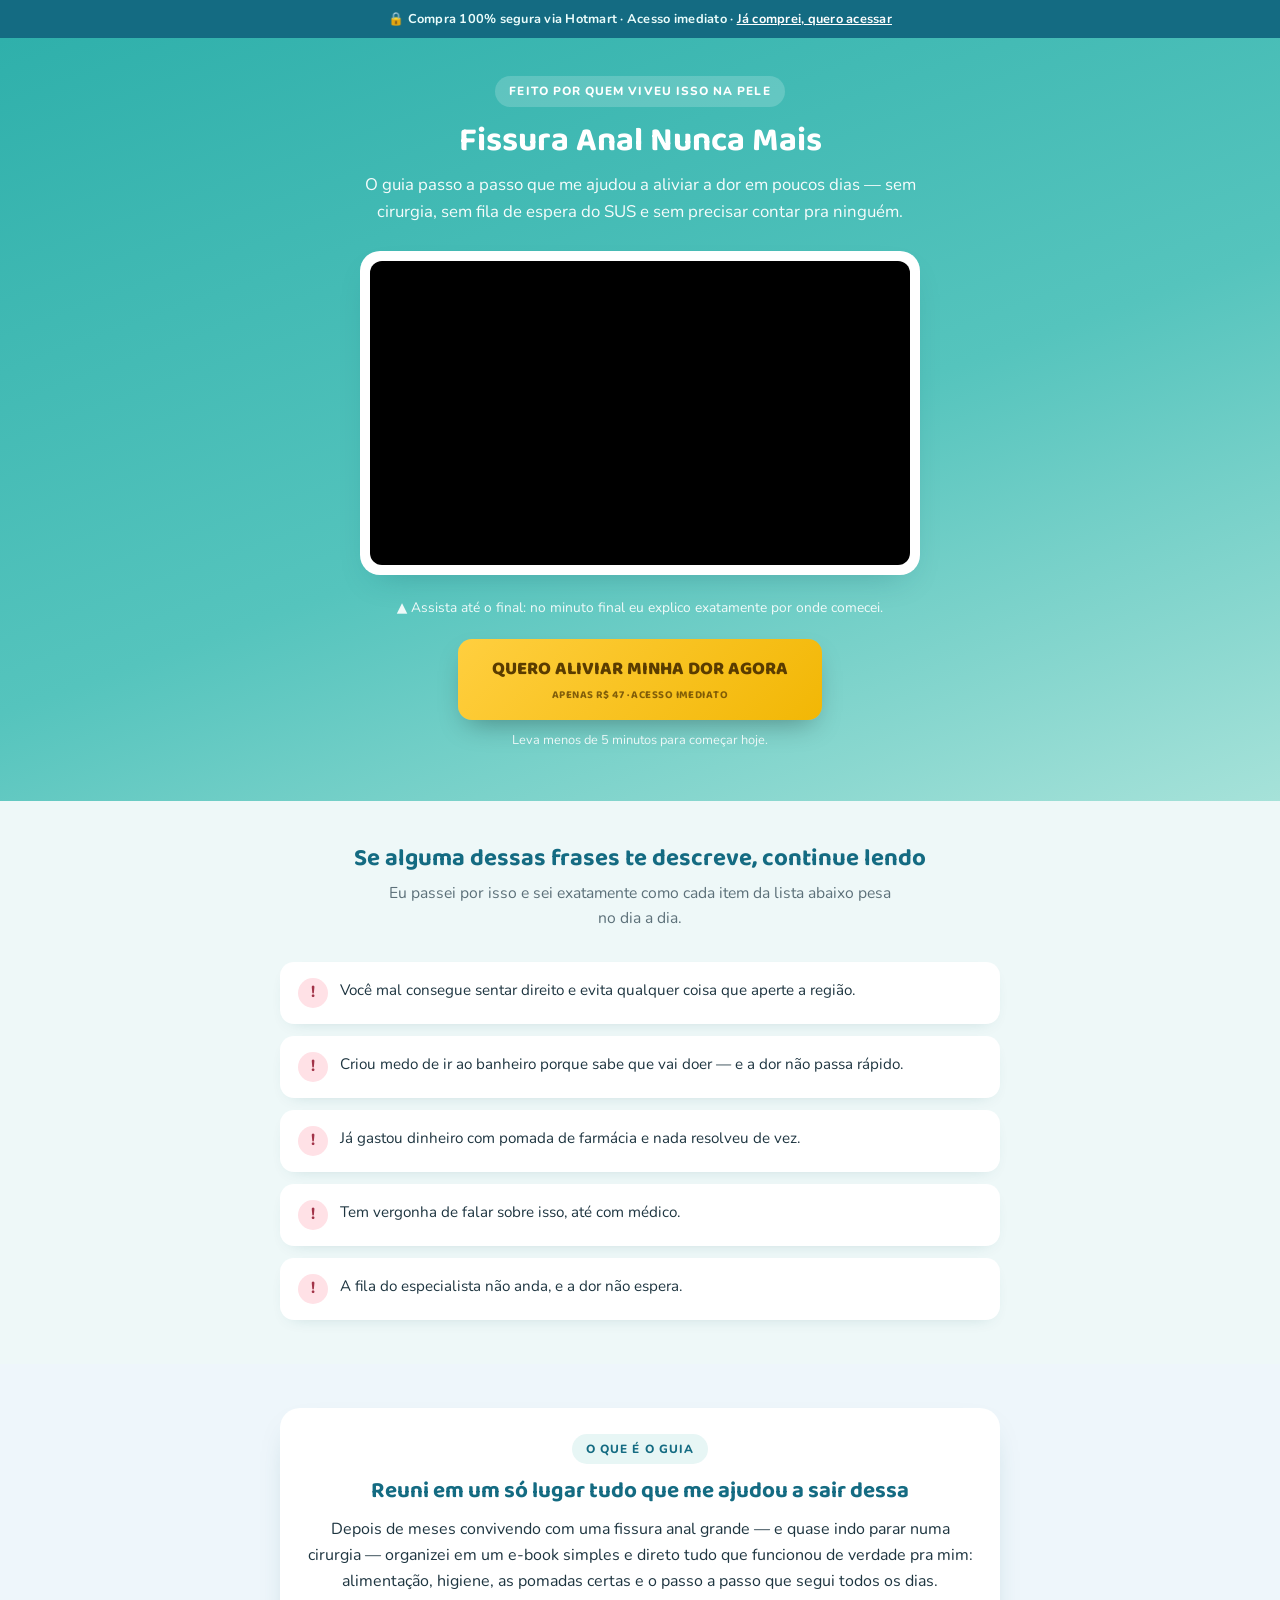
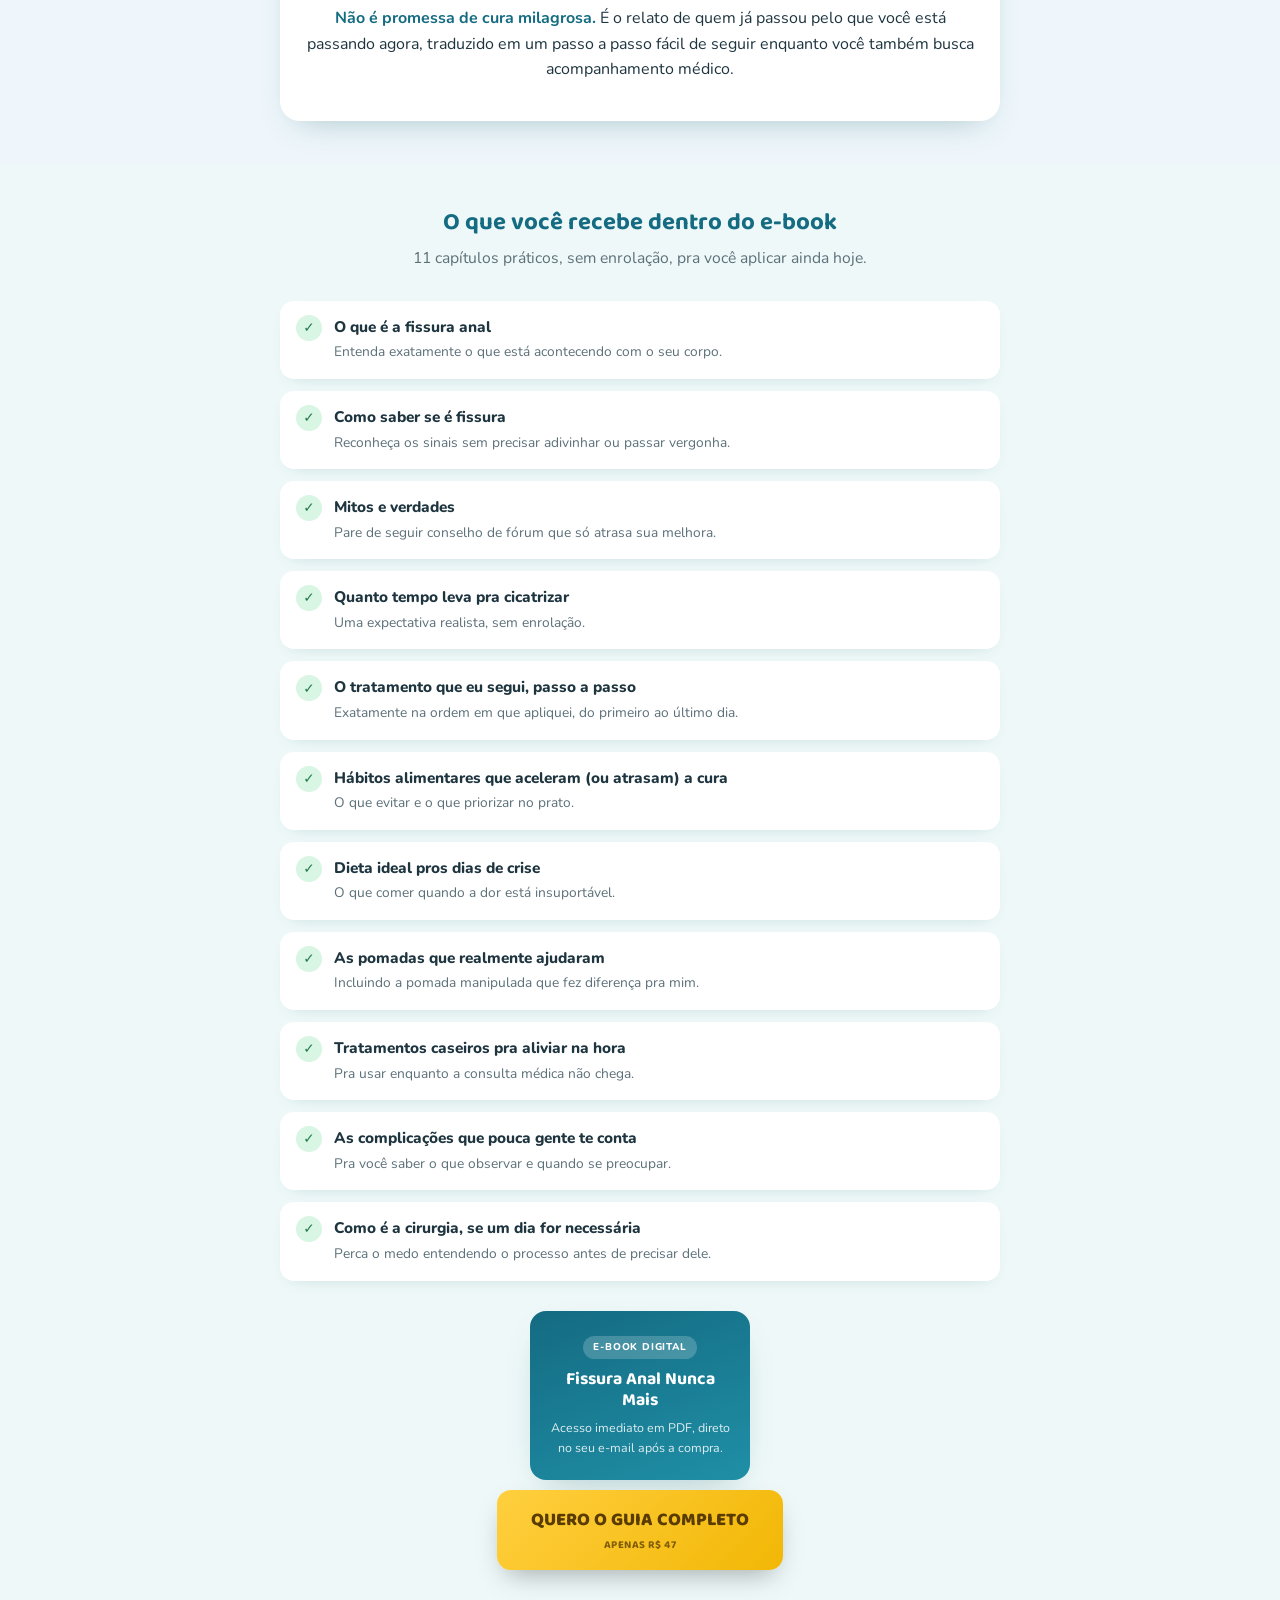
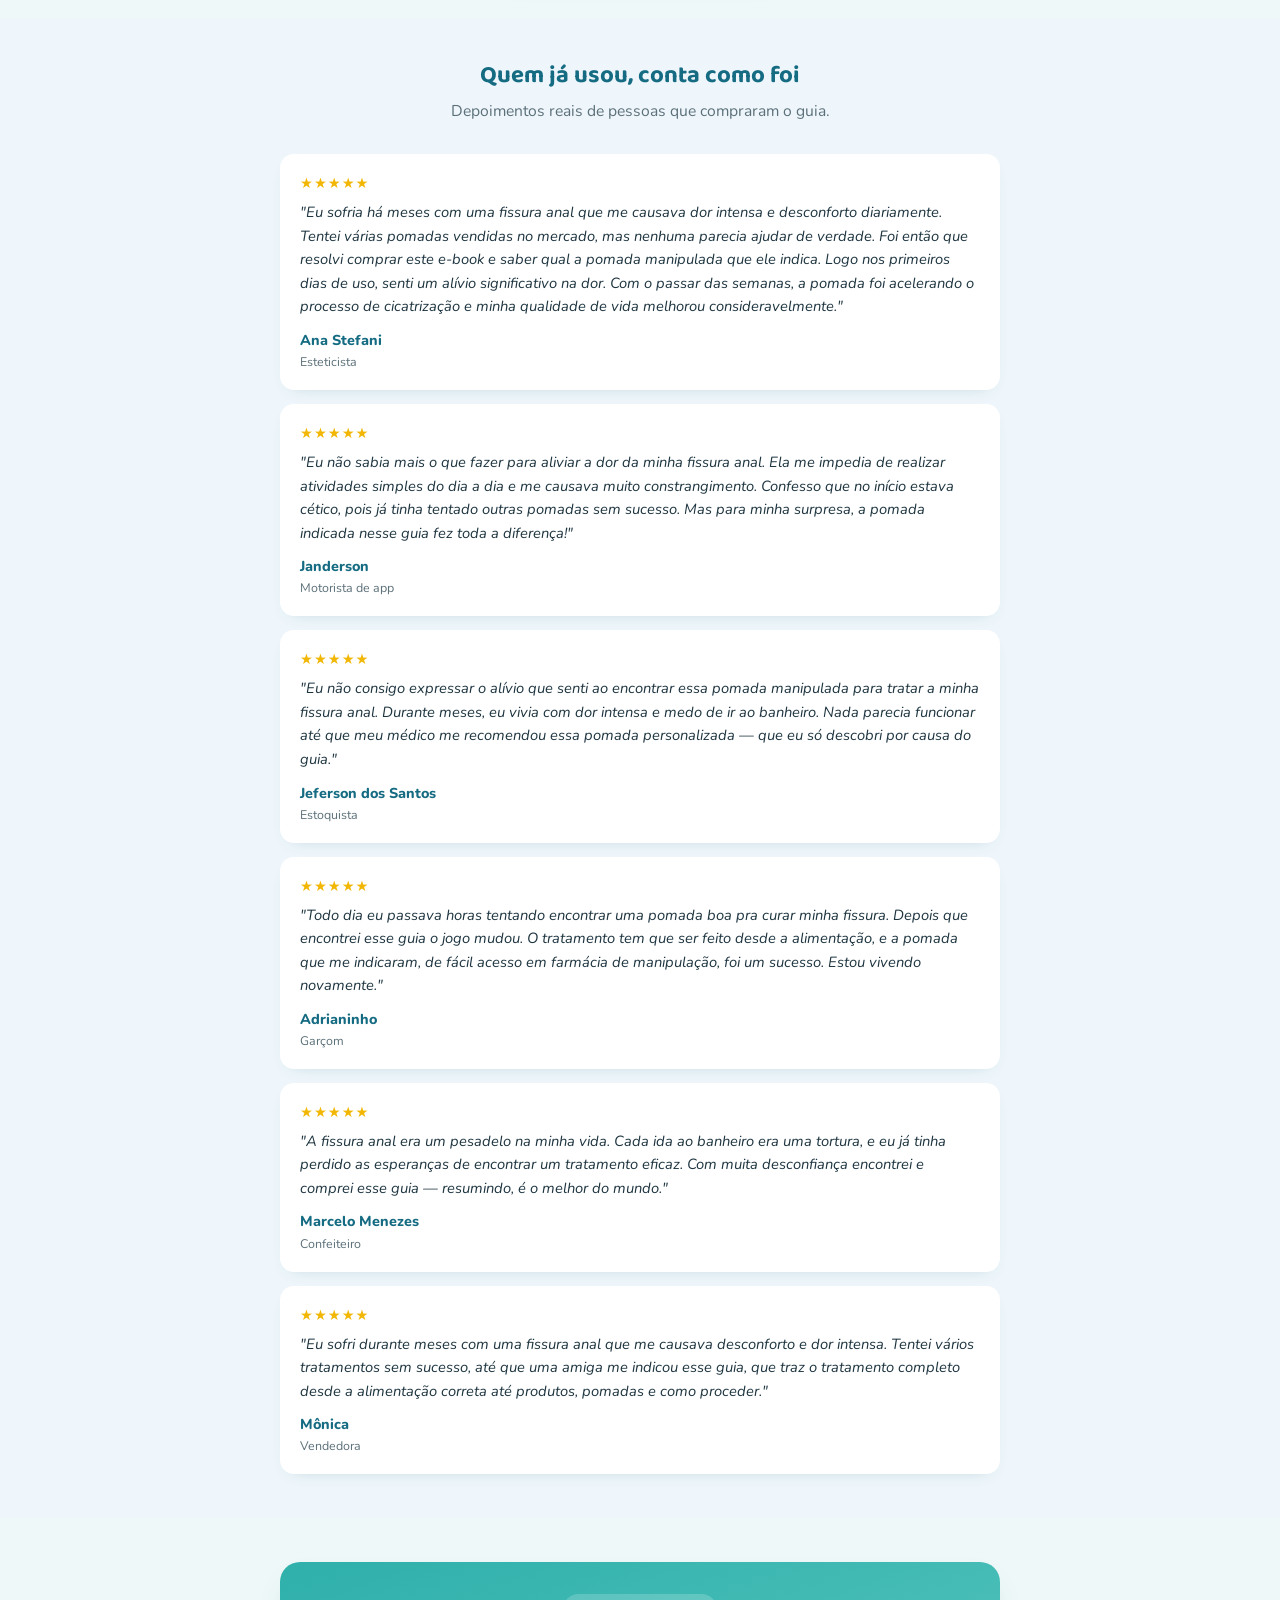
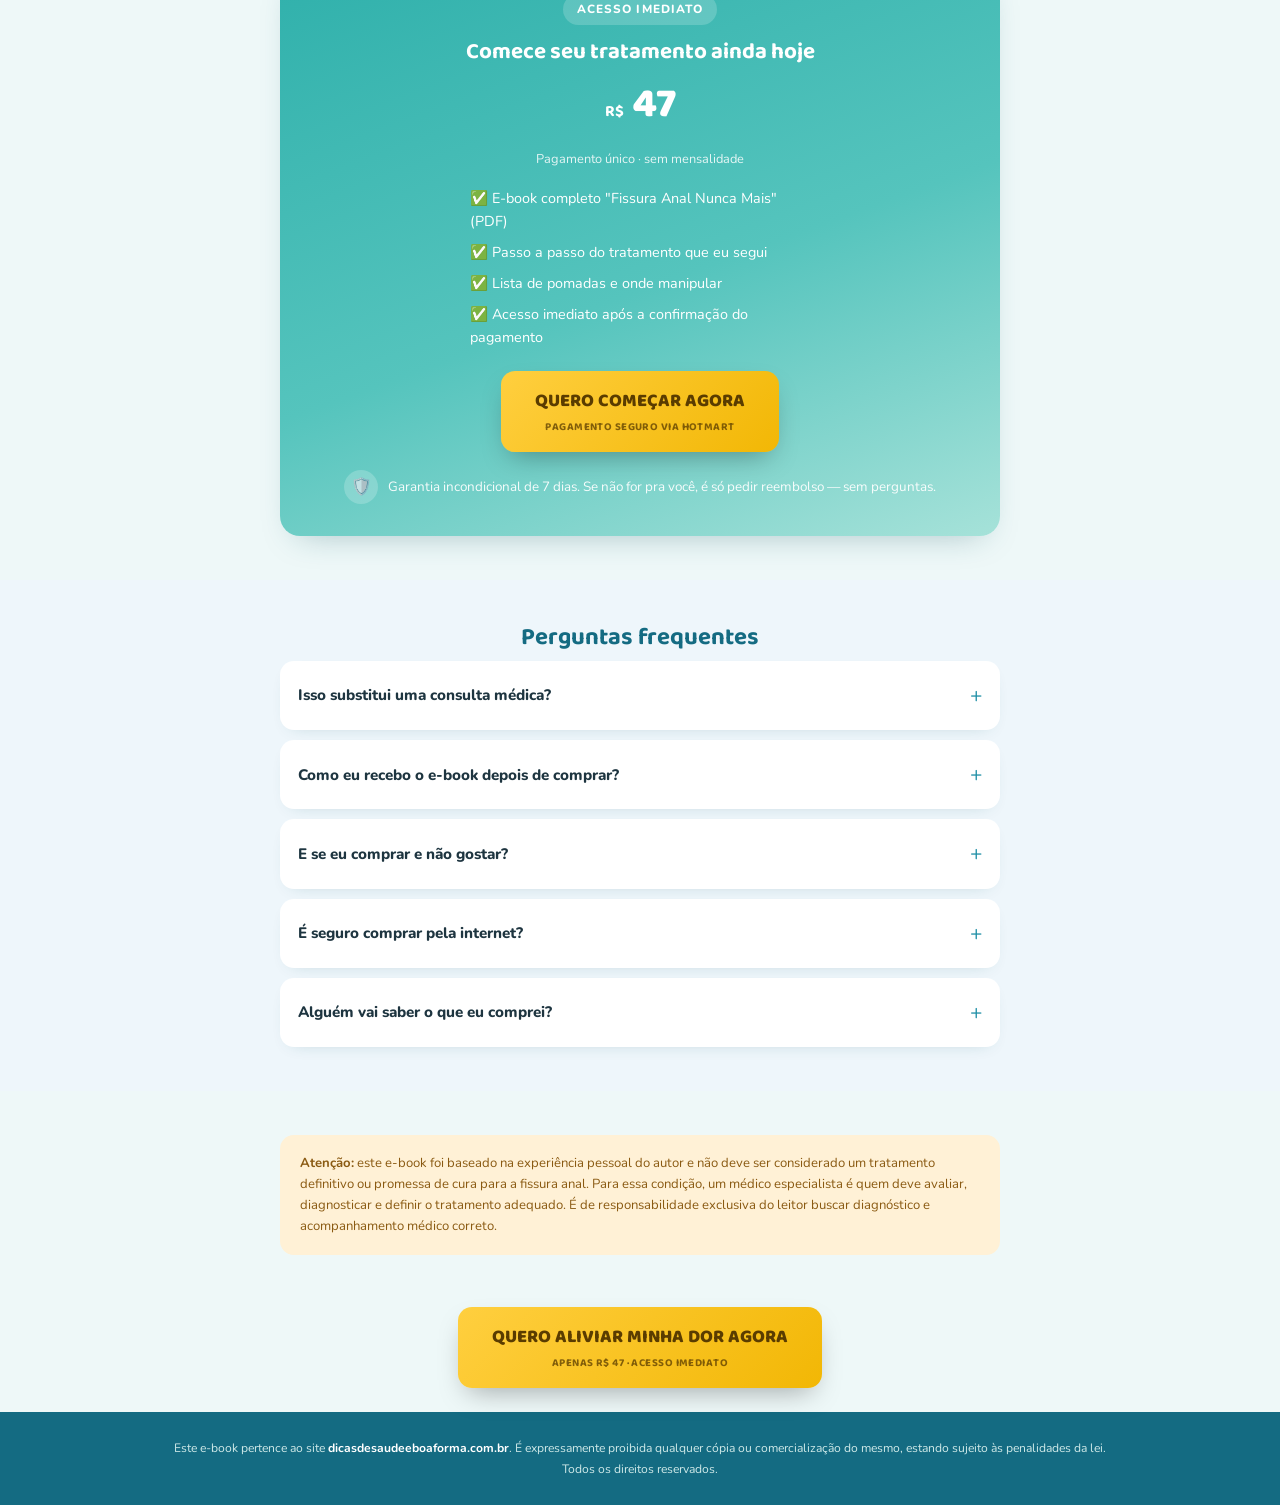
==== commit 5240267f: "Reorganiza para raiz = pagina de vendas, /fissura = app - pagina-vendas/index.html -> index.html (ra" ====
--- a/index.html
+++ b/index.html
@@ -1,545 +1,350 @@
 <!DOCTYPE html>
 <html lang="pt-BR">
 <head>
-  <meta charset="UTF-8" />
-  <meta name="viewport" content="width=device-width, initial-scale=1.0, viewport-fit=cover" />
-  <meta name="theme-color" content="#2fb0ab" />
-  <meta name="description" content="Guia informativo sobre Fissura Anal: o que é, sintomas, tratamento passo a passo, mitos e preparo emocional. Funciona offline." />
-  <title>Fissura Anal — Guia de Cuidado</title>
-
-  <link rel="manifest" href="manifest.json" />
-  <link rel="icon" type="image/png" sizes="192x192" href="icons/icon-192.png" />
-  <link rel="apple-touch-icon" href="icons/icon-192.png" />
-  <link rel="preconnect" href="https://fonts.googleapis.com" />
-  <link rel="preconnect" href="https://fonts.gstatic.com" crossorigin />
-  <link href="https://fonts.googleapis.com/css2?family=Baloo+2:wght@600;700;800&family=Nunito:wght@400;600;700;800&display=swap" rel="stylesheet" />
-  <link rel="stylesheet" href="styles.css" />
+<meta charset="UTF-8" />
+<meta name="viewport" content="width=device-width, initial-scale=1.0" />
+<title>Fissura Anal Nunca Mais — O Guia Definitivo para a Cura e o Adeus às Dores</title>
+<meta name="description" content="O guia passo a passo que ajudou centenas de pessoas a aliviar a dor da fissura anal sem cirurgia e sem fila de espera. Acesso imediato por R$ 47." />
+<meta name="robots" content="index, follow" />
+<link rel="preconnect" href="https://fonts.googleapis.com" />
+<link rel="preconnect" href="https://fonts.gstatic.com" crossorigin />
+<link href="https://fonts.googleapis.com/css2?family=Baloo+2:wght@600;700;800&family=Nunito:wght@400;600;700;800;900&display=swap" rel="stylesheet" />
+<style>
+  :root{
+    --bg:#eef8f8; --card:#ffffff; --fg:#1e3540; --fg-muted:#5c7079; --border:#dcecec;
+    --primary:#1f8fa6; --primary-dark:#146b82;
+    --grad-start:#2fb0ab; --grad-mid:#55c4bd; --grad-end:#a6e2d9;
+    --accent-soft:#e7f6f5; --soft-blue:#eef6fb;
+    --warn-bg:#fff1d6; --warn-fg:#8a5a12; --warn-br:#f3b73d;
+    --danger-bg:#ffe1e6; --danger-fg:#a23348;
+    --success-bg:#d9f5e3; --success-fg:#1f7a4a;
+    --gold:#f2b705;
+    --radius:20px; --radius-sm:14px;
+    --shadow:0 14px 34px -18px rgba(20,90,100,.38);
+    --shadow-sm:0 6px 18px -12px rgba(20,90,100,.30);
+    --font-body:'Nunito',system-ui,-apple-system,"Segoe UI",sans-serif;
+    --font-display:'Baloo 2','Nunito',system-ui,sans-serif;
+  }
+  *{box-sizing:border-box;margin:0;padding:0;}
+  html{scroll-behavior:smooth;}
+  body{font-family:var(--font-body);color:var(--fg);background:var(--bg);line-height:1.6;-webkit-font-smoothing:antialiased;}
+  img{max-width:100%;display:block;}
+  .wrap{max-width:760px;margin:0 auto;padding:0 20px;}
+  h1,h2,h3{font-family:var(--font-display);color:var(--primary-dark);line-height:1.2;}
+  strong{color:var(--primary-dark);}
+  a{color:inherit;}
+
+  /* ---------- topo de confiança ---------- */
+  .trustbar{background:var(--primary-dark);color:#eafcfb;text-align:center;font-size:.8rem;font-weight:700;padding:9px 14px;letter-spacing:.02em;}
+
+  /* ---------- HERO ---------- */
+  .hero{background:linear-gradient(160deg,var(--grad-start),var(--grad-mid) 55%,var(--grad-end));color:#fff;padding:38px 0 46px;text-align:center;}
+  .eyebrow{display:inline-block;font-size:.74rem;font-weight:800;letter-spacing:.09em;text-transform:uppercase;background:rgba(255,255,255,.18);padding:6px 14px;border-radius:999px;margin-bottom:14px;}
+  .hero h1{font-size:2.1rem;color:#fff;margin-bottom:10px;}
+  .hero .sub{font-size:1.05rem;color:rgba(255,255,255,.95);max-width:560px;margin:0 auto 26px;}
+  .video-frame{background:#fff;border-radius:var(--radius);padding:10px;box-shadow:var(--shadow);max-width:560px;margin:0 auto 22px;}
+  .video-frame .ratio{position:relative;padding-top:56.25%;border-radius:12px;overflow:hidden;background:#000;}
+  .video-frame iframe{position:absolute;inset:0;width:100%;height:100%;border:0;}
+  .hero-note{font-size:.86rem;color:rgba(255,255,255,.9);margin-bottom:20px;}
+
+  /* ---------- CTA button ---------- */
+  .cta-btn{display:inline-flex;flex-direction:column;align-items:center;gap:2px;background:linear-gradient(135deg,#ffcf3f,var(--gold));color:#5a3c00;font-family:var(--font-display);font-weight:800;font-size:1.15rem;padding:16px 34px;border-radius:14px;text-decoration:none;box-shadow:0 12px 28px -10px rgba(0,0,0,.35);border:none;cursor:pointer;transition:transform .15s ease;}
+  .cta-btn:hover{transform:translateY(-2px);}
+  .cta-btn small{font-size:.68rem;font-weight:700;text-transform:uppercase;letter-spacing:.04em;opacity:.75;}
+  .cta-wrap{text-align:center;margin:8px 0 4px;}
+  .cta-sub{display:block;margin-top:10px;font-size:.8rem;color:var(--fg-muted);}
+  .hero .cta-sub{color:rgba(255,255,255,.85);}
+
+  /* ---------- seções gerais ---------- */
+  section{padding:44px 0;}
+  .section-soft{background:var(--soft-blue);}
+  h2.section-title{font-size:1.5rem;text-align:center;margin-bottom:8px;}
+  p.section-lead{text-align:center;color:var(--fg-muted);max-width:520px;margin:0 auto 30px;font-size:.98rem;}
+
+  /* ---------- dor / agitação ---------- */
+  .pain-list{display:grid;gap:12px;margin-top:10px;}
+  .pain-item{display:flex;gap:12px;align-items:flex-start;background:var(--card);border-radius:var(--radius-sm);padding:16px 18px;box-shadow:var(--shadow-sm);}
+  .pain-item .ico{flex-shrink:0;width:30px;height:30px;display:grid;place-items:center;border-radius:50%;background:var(--danger-bg);color:var(--danger-fg);font-weight:800;}
+  .pain-item p{margin:0;font-size:.95rem;}
+
+  /* ---------- solução ---------- */
+  .solution-card{background:var(--card);border-radius:var(--radius);padding:26px 24px;box-shadow:var(--shadow);text-align:center;}
+  .solution-card h2{font-size:1.4rem;margin-bottom:12px;}
+  .solution-card p{margin-bottom:12px;font-size:1rem;}
+
+  /* ---------- benefícios / conteúdo do e-book ---------- */
+  .benefits{display:grid;gap:12px;}
+  .benefit{display:flex;gap:12px;align-items:flex-start;background:var(--card);border-radius:var(--radius-sm);padding:14px 16px;box-shadow:var(--shadow-sm);}
+  .benefit .check{flex-shrink:0;width:26px;height:26px;border-radius:50%;background:var(--success-bg);color:var(--success-fg);display:grid;place-items:center;font-weight:900;font-size:.85rem;}
+  .benefit strong{display:block;font-size:.96rem;color:var(--fg);font-weight:800;}
+  .benefit span{font-size:.86rem;color:var(--fg-muted);}
+
+  .mockup{display:flex;justify-content:center;margin:30px 0 10px;}
+  .mockup-card{width:220px;background:linear-gradient(160deg,var(--primary-dark),var(--primary));border-radius:16px;padding:22px 18px;color:#fff;text-align:center;box-shadow:var(--shadow);}
+  .mockup-card .tag{font-size:.62rem;font-weight:800;letter-spacing:.08em;text-transform:uppercase;background:rgba(255,255,255,.2);padding:4px 10px;border-radius:999px;display:inline-block;margin-bottom:10px;}
+  .mockup-card h3{color:#fff;font-size:1.1rem;margin-bottom:6px;}
+  .mockup-card p{font-size:.78rem;color:rgba(255,255,255,.85);}
+
+  /* ---------- depoimentos ---------- */
+  .stars{color:var(--gold);font-size:.9rem;margin-bottom:6px;letter-spacing:1px;}
+  .testi{display:grid;gap:14px;}
+  .testi-card{background:var(--card);border-radius:var(--radius-sm);padding:18px 20px;box-shadow:var(--shadow-sm);}
+  .testi-card p{font-size:.92rem;color:var(--fg);margin-bottom:10px;font-style:italic;}
+  .testi-name{font-weight:800;color:var(--primary-dark);font-size:.9rem;}
+  .testi-role{font-size:.78rem;color:var(--fg-muted);}
+
+  /* ---------- oferta / preço ---------- */
+  .offer{background:linear-gradient(160deg,var(--grad-start),var(--grad-mid) 55%,var(--grad-end));border-radius:var(--radius);padding:32px 24px;text-align:center;color:#fff;box-shadow:var(--shadow);}
+  .offer h2{color:#fff;font-size:1.4rem;margin-bottom:6px;}
+  .offer .price-old{font-size:1rem;text-decoration:line-through;opacity:.75;margin-bottom:2px;}
+  .price-big{font-family:var(--font-display);font-size:2.6rem;font-weight:800;margin:4px 0 4px;}
+  .price-big small{font-size:1rem;font-weight:700;}
+  .offer .includes{text-align:left;max-width:340px;margin:18px auto 22px;display:grid;gap:8px;}
+  .offer .includes div{display:flex;gap:8px;align-items:flex-start;font-size:.9rem;}
+  .guarantee{display:flex;align-items:center;gap:10px;justify-content:center;margin-top:18px;font-size:.84rem;color:rgba(255,255,255,.92);}
+  .guarantee .seal{flex-shrink:0;width:34px;height:34px;border-radius:50%;background:rgba(255,255,255,.2);display:grid;place-items:center;font-size:1.05rem;}
+
+  /* ---------- FAQ ---------- */
+  .faq{display:grid;gap:10px;}
+  .faq details{background:var(--card);border-radius:var(--radius-sm);box-shadow:var(--shadow-sm);padding:4px 18px;}
+  .faq summary{cursor:pointer;padding:14px 0;font-weight:800;font-size:.95rem;color:var(--fg);list-style:none;display:flex;justify-content:space-between;align-items:center;gap:10px;}
+  .faq summary::-webkit-details-marker{display:none;}
+  .faq summary::after{content:"+";font-size:1.3rem;color:var(--primary);font-weight:400;flex-shrink:0;}
+  .faq details[open] summary::after{content:"–";}
+  .faq p{padding-bottom:14px;color:var(--fg-muted);font-size:.9rem;}
+
+  /* ---------- disclaimer / rodapé ---------- */
+  .disclaimer{background:var(--warn-bg);color:var(--warn-fg);border-radius:var(--radius-sm);padding:18px 20px;font-size:.82rem;line-height:1.6;}
+  .disclaimer strong{color:var(--warn-fg);}
+  footer{background:var(--primary-dark);color:#cfe9e8;text-align:center;font-size:.76rem;padding:26px 20px;line-height:1.7;}
+  footer strong{color:#fff;}
+
+  .sticky-cta{position:fixed;left:0;right:0;bottom:0;z-index:40;background:#fff;border-top:1px solid var(--border);padding:10px 16px;box-shadow:0 -6px 18px rgba(20,90,100,.15);display:flex;align-items:center;justify-content:center;gap:12px;}
+  .sticky-cta .cta-btn{padding:12px 22px;font-size:.98rem;}
+  @media (min-width:641px){ .sticky-cta{display:none;} }
+  @media (max-width:640px){ body{padding-bottom:78px;} }
+</style>
 </head>
-<body class="auth-pending">
-
-  <!-- ============ CABEÇALHO ============ -->
-  <header class="app-header" role="banner">
-    <div class="app-header__inner">
-      <span class="app-header__logo" aria-hidden="true">
-        <svg viewBox="0 0 24 24" width="26" height="26" fill="none" stroke="currentColor" stroke-width="2" stroke-linecap="round" stroke-linejoin="round">
-          <path d="M12 21s-7-4.35-9.5-8.5A5.5 5.5 0 0 1 12 6a5.5 5.5 0 0 1 9.5 6.5C19 16.65 12 21 12 21z"/>
-        </svg>
-      </span>
-      <div class="app-header__text">
-        <h1 class="app-header__title">Fissura Anal</h1>
-        <p class="app-header__subtitle">A dor da vergonha, a dor do medo — você não está sozinho</p>
-      </div>
-      <button id="account-btn" class="account-btn" type="button" hidden aria-label="Minha conta">
-        <span id="account-days" class="account-btn__days">—</span>
-      </button>
+<body>
+
+  <div class="trustbar">🔒 Compra 100% segura via Hotmart · Acesso imediato · <a href="/fissura/" style="color:#fff;text-decoration:underline;">Já comprei, quero acessar</a></div>
+
+  <!-- ============ HERO ============ -->
+  <header class="hero">
+    <div class="wrap">
+      <span class="eyebrow">Feito por quem viveu isso na pele</span>
+      <h1>Fissura Anal Nunca Mais</h1>
+      <p class="sub">O guia passo a passo que me ajudou a aliviar a dor em poucos dias — sem cirurgia, sem fila de espera do SUS e sem precisar contar pra ninguém.</p>
+
+      <div class="video-frame">
+        <div class="ratio">
+          <iframe src="https://www.youtube.com/embed/wi6w1-qt2bw?rel=0" title="Tratamento rápido para fissura anal" allow="accelerometer; autoplay; clipboard-write; encrypted-media; gyroscope; picture-in-picture" allowfullscreen loading="lazy"></iframe>
+        </div>
+      </div>
+      <p class="hero-note">▲ Assista até o final: no minuto final eu explico exatamente por onde comecei.</p>
+
+      <div class="cta-wrap">
+        <a class="cta-btn" href="https://pay.hotmart.com/E84507576Q?checkoutMode=10">
+          QUERO ALIVIAR MINHA DOR AGORA
+          <small>Apenas R$ 47 · acesso imediato</small>
+        </a>
+        <span class="cta-sub">Leva menos de 5 minutos para começar hoje.</span>
+      </div>
     </div>
   </header>
 
-  <!-- ============ CONTEÚDO / TELAS ============ -->
-  <main id="main" class="screens" role="main">
-
-    <!-- ---------- INÍCIO ---------- -->
-    <section class="screen is-active" id="inicio" tabindex="-1" aria-labelledby="inicio-h">
-      <div class="screen__pad">
-        <div class="screen-hero">
-          <span class="screen-hero__eyebrow">Você não está sozinho</span>
-          <h2 id="inicio-h">O que é a fissura anal</h2>
-          <p>
-            Respire fundo. Se você chegou até aqui com dor e com medo, saiba que a
-            fissura anal <strong>tem tratamento</strong> e, na maioria dos casos,
-            <strong>tem cura</strong>. Este guia organiza informações para te acolher
-            enquanto um médico especialista te atende.
-          </p>
-        </div>
-
-        <div class="card">
-          <div class="card__head">
-            <span class="card__icon" aria-hidden="true">
-              <svg viewBox="0 0 24 24" fill="none" stroke="currentColor" stroke-width="2" stroke-linecap="round" stroke-linejoin="round"><path d="M12 3c-3 3-6 6.5-6 10a6 6 0 0 0 12 0c0-3.5-3-7-6-10z"/></svg>
-            </span>
-            <h3>Uma pequena ferida, uma dor enorme</h3>
-          </div>
-          <p>
-            É uma <strong>pequena ferida em forma de corte</strong> na camada
-            interna do ânus, bem na entrada — geralmente na parte de cima (posição
-            de 12 horas). Também é chamada de <em>úlcera anal</em>.
-          </p>
-          <p>
-            Provoca <strong>muita dor</strong>, desconforto, pequenos sangramentos
-            e ardência que pode durar horas ao evacuar. A ferida costuma causar
-            espasmos involuntários do esfíncter, o que dificulta ainda mais a
-            evacuação e a cicatrização.
-          </p>
-        </div>
-
-        <h2>Por que ela aparece</h2>
-        <div class="card card--soft">
-          <ul class="bullets">
-            <li>Fezes muito secas e duras que dilatam o esfíncter de forma repetida (causa mais comum)</li>
-            <li>Prisão de ventre</li>
-            <li>Diarreia intensa</li>
-            <li>Contato íntimo na região anal</li>
-            <li>Herpes genital e outras condições de saúde</li>
-          </ul>
-        </div>
-
-        <h2>Aguda ou crônica?</h2>
-        <div class="split">
-          <div class="card card--soft">
-            <h3>Aguda</h3>
-            <p>Recente, com menos de <strong>8 semanas</strong>. A grande maioria cicatriza com o tratamento clínico.</p>
-          </div>
-          <div class="card card--soft">
-            <h3>Crônica</h3>
-            <p>Dura mais de 8 semanas. Menos de <strong>10%</strong> das fissuras agudas evoluem para crônicas — nesses casos a cirurgia costuma ser mais indicada.</p>
-          </div>
-        </div>
-
-        <div class="card">
-          <div class="card__head">
-            <span class="card__icon" aria-hidden="true">
-              <svg viewBox="0 0 24 24" fill="none" stroke="currentColor" stroke-width="2" stroke-linecap="round" stroke-linejoin="round"><path d="M3 12h4l2 5 4-14 2 9h6"/></svg>
-            </span>
-            <h3>Fissura x Hemorroida</h3>
-          </div>
-          <p><strong>Hemorroidas:</strong> surgem como uma protuberância (volume), muitas vezes sentida ao toque, principalmente depois de evacuar.</p>
-          <p><strong>Fissura anal:</strong> é uma “rachadura” (corte) na região do ânus, causada por um trauma local — fezes endurecidas, esforço para evacuar, parto ou sexo anal. O sangramento costuma ser menor do que nas hemorroidas.</p>
-        </div>
-      </div>
-    </section>
-
-    <!-- ---------- SINTOMAS ---------- -->
-    <section class="screen" id="sintomas" tabindex="-1" aria-labelledby="sintomas-h">
-      <div class="screen__pad">
-        <div class="screen-hero">
-          <span class="screen-hero__eyebrow">Autoconhecimento</span>
-          <h2 id="sintomas-h">Sintomas indiscutíveis</h2>
-          <p>Se você se identifica com os itens abaixo — principalmente os dois primeiros — é muito provável que seja uma fissura anal.</p>
-        </div>
-
-        <div class="callout callout--warn">
-          <strong>Atenção:</strong> sangue nas fezes pode indicar outros problemas.
-          Não faça autodiagnóstico definitivo — todo tratamento precisa ser
-          acompanhado por um médico especialista (proctologista).
-        </div>
-
-        <ul class="symptoms">
-          <li class="symptom symptom--strong">
-            <span class="symptom__icon" aria-hidden="true">🔥</span>
-            <div>
-              <span class="chip chip--danger">Sinal forte</span>
-              <h3>Dor com ardência severa</h3>
-              <p>Na entrada do ânus, como algo arranhando ou cortando ao evacuar, e que <strong>persiste depois</strong> da evacuação. É o principal sintoma e costuma ser pior na fase aguda.</p>
-            </div>
-          </li>
-          <li class="symptom symptom--strong">
-            <span class="symptom__icon" aria-hidden="true">🩸</span>
-            <div>
-              <span class="chip chip--danger">Sinal forte</span>
-              <h3>Sangue no papel higiênico ou no vaso</h3>
-              <p>Sangue <strong>vermelho vivo</strong>, que aparece logo após evacuar. Prefira a limpeza com ducha e elimine o papel higiênico.</p>
-            </div>
-          </li>
-          <li class="symptom">
-            <span class="symptom__icon" aria-hidden="true">〰️</span>
-            <div>
-              <span class="chip chip--info">Sinal inicial</span>
-              <h3>Coceira ou irritação ao redor do ânus</h3>
-            </div>
-          </li>
-          <li class="symptom">
-            <span class="symptom__icon" aria-hidden="true">🔎</span>
-            <div>
-              <span class="chip chip--info">Fique atento</span>
-              <h3>Rachadura visível na pele</h3>
-              <p>Um machucado pequeno que, mesmo assim, dói muito.</p>
-            </div>
-          </li>
-          <li class="symptom">
-            <span class="symptom__icon" aria-hidden="true">⏱️</span>
-            <div>
-              <span class="chip chip--warn">Sinal avançado</span>
-              <h3>Dor prolongada após evacuar</h3>
-              <p>Pode durar de 2 a 3 horas — ou o dia todo — nos casos mais avançados.</p>
-            </div>
-          </li>
-          <li class="symptom">
-            <span class="symptom__icon" aria-hidden="true">⚡</span>
-            <div>
-              <span class="chip chip--warn">Sinal avançado</span>
-              <h3>Espasmos do esfíncter</h3>
-              <p>Apertos involuntários na entrada do ânus que dificultam a evacuação.</p>
-            </div>
-          </li>
-        </ul>
-      </div>
-    </section>
-
-    <!-- ---------- GUIA DE TRATAMENTO ---------- -->
-    <section class="screen" id="tratamento" tabindex="-1" aria-labelledby="tratamento-h">
-      <div class="screen__pad">
-        <div class="screen-hero">
-          <span class="screen-hero__eyebrow">Passo a passo</span>
-          <h2 id="tratamento-h">O Tratamento Ideal</h2>
-          <p>Um passo a passo baseado na experiência de longo prazo do autor. Cada passo soma com o anterior.</p>
-        </div>
-
-        <ol class="steps">
-          <li class="step">
-            <div class="step__num" aria-hidden="true">
-              <svg viewBox="0 0 24 24" width="18" height="18" fill="none" stroke="currentColor" stroke-width="2" stroke-linecap="round" stroke-linejoin="round"><path d="M7 2v20M7 2a3 3 0 0 0-3 3v4a3 3 0 0 0 3 3M17 2v20M17 2a4 4 0 0 0-4 4v3a4 4 0 0 0 4 4"/></svg>
-            </div>
-            <div class="step__body">
-              <span class="chip chip--step">Passo 1</span>
-              <h3>Controle da alimentação</h3>
-              <p>
-                Todo tratamento começa aqui. O objetivo é manter as fezes
-                <strong>macias</strong> — nem duras, nem muito moles. Aposte em
-                alimentação leve, fibras e boa hidratação.
-              </p>
-              <p class="step__note">A dor faz a mente pedir para comer pouco; alguma perda de peso é comum nessa fase.</p>
-            </div>
-          </li>
-          <li class="step">
-            <div class="step__num" aria-hidden="true">
-              <svg viewBox="0 0 24 24" width="18" height="18" fill="none" stroke="currentColor" stroke-width="2" stroke-linecap="round" stroke-linejoin="round"><path d="M7 21c-3-3-3-6 0-11 2-3.5 3-6 3-8 3 2 5 6 5 9 0 5.5-4 10-8 10z"/></svg>
-            </div>
-            <div class="step__body">
-              <span class="chip chip--step">Passo 2</span>
-              <h3>Higiene rigorosa</h3>
-              <p>
-                Pare de usar papel higiênico. A limpeza passa a ser feita
-                <strong>somente com ducha</strong>, com bastante água e pressão
-                moderada, repetindo cerca de <strong>3 vezes ao dia</strong>.
-              </p>
-              <p class="step__note">Fora de casa, é possível improvisar com uma garrafa PET com um furo na tampa.</p>
-            </div>
-          </li>
-          <li class="step">
-            <div class="step__num" aria-hidden="true">
-              <svg viewBox="0 0 24 24" width="18" height="18" fill="none" stroke="currentColor" stroke-width="2" stroke-linecap="round" stroke-linejoin="round"><circle cx="12" cy="12" r="9"/><path d="M12 7v5l3 3"/></svg>
-            </div>
-            <div class="step__body">
-              <span class="chip chip--step">Passo 3</span>
-              <h3>Óleo de Girassol com Ozônio</h3>
-              <p>
-                Depois de limpar bem, aplique o óleo de girassol ozonizado
-                (<strong>nível farmacêutico</strong> — nunca óleo de cozinha). Ele
-                é altamente cicatrizante e o ozônio ajuda no processo.
-              </p>
-              <p class="step__note">Aplique de leve, só encostando com a ponta do dedo. Não aperte e <strong>jamais use aplicadores</strong>.</p>
-            </div>
-          </li>
-          <li class="step">
-            <div class="step__num" aria-hidden="true">
-              <svg viewBox="0 0 24 24" width="18" height="18" fill="none" stroke="currentColor" stroke-width="2" stroke-linecap="round" stroke-linejoin="round"><rect x="9" y="2" width="6" height="7" rx="2"/><path d="M9 9v9a3 3 0 0 0 6 0V9"/></svg>
-            </div>
-            <div class="step__body">
-              <span class="chip chip--step">Passo 4</span>
-              <h3>A pomada “milagrosa”</h3>
-              <p>
-                Fórmula manipulada: <strong>Nifedipino 0,3% + Ozônio 5%</strong>,
-                em <strong>pomada</strong>, aplicada de <strong>8 em 8 horas</strong>.
-                O nifedipino relaxa o esfíncter e melhora a circulação local,
-                favorecendo a cicatrização.
-              </p>
-              <p class="step__note">Use apenas em pomada — <strong>nunca em supositório</strong>, para não ferir ainda mais a região. Aplique com calma, com a sensibilidade do dedo, sem aplicador. A fórmula precisa de prescrição médica.</p>
-            </div>
-          </li>
-        </ol>
-
-        <h2>Alívio para as crises</h2>
-        <div class="card card--soft">
-          <h3>Compressa / banho de assento morno</h3>
-          <p>
-            Numa bacia com água morna bem quentinha, sente-se por
-            <strong>10 a 15 minutos</strong>. A água quente melhora a circulação e
-            relaxa o esfíncter, que tende a ficar contraído o tempo todo e piora a
-            dor. Combine com repouso.
-          </p>
-        </div>
-
-        <div class="callout callout--warn">
-          As pomadas e fórmulas manipuladas exigem <strong>receita e acompanhamento
-          médico</strong>. Este passo a passo é informativo e não substitui a
-          consulta com um proctologista.
-        </div>
-      </div>
-    </section>
-
-    <!-- ---------- MITOS & CIRURGIA ---------- -->
-    <section class="screen" id="mitos" tabindex="-1" aria-labelledby="mitos-h">
-      <div class="screen__pad">
-        <div class="screen-hero">
-          <span class="screen-hero__eyebrow">Sem desinformação</span>
-          <h2 id="mitos-h">Mitos &amp; Cirurgia</h2>
-          <p>Toque em cada pergunta para abrir a resposta. Perder o medo começa por saber exatamente com o que você está lidando.</p>
-        </div>
-
-        <div class="accordion" id="accordion">
-          <div class="acc-item">
-            <button class="acc-trigger" aria-expanded="false">
-              <span>A fissura anal é uma doença grave?</span>
-              <span class="acc-chevron" aria-hidden="true"></span>
-            </button>
-            <div class="acc-panel"><div class="acc-panel__inner">
-              Não. A fissura anal não é uma doença grave e não traz risco de vida.
-              Ainda assim, precisa de um tratamento muito bem feito. Em alguns casos
-              ela é provocada por outro problema, que deve ser identificado e tratado.
-            </div></div>
-          </div>
-
-          <div class="acc-item">
-            <button class="acc-trigger" aria-expanded="false">
-              <span><span class="chip chip--myth">Mito</span>O único tratamento é a cirurgia?</span>
-              <span class="acc-chevron" aria-hidden="true"></span>
-            </button>
-            <div class="acc-panel"><div class="acc-panel__inner">
-              Não. Hoje existem pomadas eficientes e cuidados de higiene e
-              alimentação que aliviam a dor e promovem a cicatrização. A maioria
-              dos casos — inclusive fissuras grandes — se resolve sem cirurgia.
-            </div></div>
-          </div>
-
-          <div class="acc-item">
-            <button class="acc-trigger" aria-expanded="false">
-              <span><span class="chip chip--myth">Mito</span>Fissura anal só acontece em idosos?</span>
-              <span class="acc-chevron" aria-hidden="true"></span>
-            </button>
-            <div class="acc-panel"><div class="acc-panel__inner">
-              Mito. É mais comum em adultos jovens e de meia-idade, mas pode
-              atingir qualquer faixa etária, incluindo crianças.
-            </div></div>
-          </div>
-
-          <div class="acc-item">
-            <button class="acc-trigger" aria-expanded="false">
-              <span><span class="chip chip--myth">Mito</span>É sempre causada por constipação?</span>
-              <span class="acc-chevron" aria-hidden="true"></span>
-            </button>
-            <div class="acc-panel"><div class="acc-panel__inner">
-              Não. Além da constipação, pode ser causada por diarreia crônica,
-              traumatismo anal, relações sexuais anais dolorosas, parto vaginal
-              traumático e condições como a doença de Crohn.
-            </div></div>
-          </div>
-
-          <div class="acc-item">
-            <button class="acc-trigger" aria-expanded="false">
-              <span><span class="chip chip--myth">Mito</span>Ter fissura significa que tenho câncer?</span>
-              <span class="acc-chevron" aria-hidden="true"></span>
-            </button>
-            <div class="acc-panel"><div class="acc-panel__inner">
-              Mito. A grande maioria das fissuras anais não tem relação com câncer.
-              É uma condição benigna e, em geral, tratável com sucesso.
-            </div></div>
-          </div>
-
-          <div class="acc-item">
-            <button class="acc-trigger" aria-expanded="false">
-              <span><span class="chip chip--myth">Mito</span>Fissura anal não tem cura?</span>
-              <span class="acc-chevron" aria-hidden="true"></span>
-            </button>
-            <div class="acc-panel"><div class="acc-panel__inner">
-              Mito. Com o tratamento adequado e seguindo as orientações médicas, a
-              maioria das fissuras cicatriza completamente e os sintomas são
-              aliviados. A cura é possível.
-            </div></div>
-          </div>
-
-          <div class="acc-item">
-            <button class="acc-trigger" aria-expanded="false">
-              <span><span class="chip chip--myth">Mito</span>Vou precisar de colostomia?</span>
-              <span class="acc-chevron" aria-hidden="true"></span>
-            </button>
-            <div class="acc-panel"><div class="acc-panel__inner">
-              Mito. A colostomia é raríssima no tratamento da fissura anal,
-              reservada apenas a casos muito graves que não respondem a nenhum
-              outro tratamento.
-            </div></div>
-          </div>
-
-          <div class="acc-item acc-item--highlight">
-            <button class="acc-trigger" aria-expanded="false">
-              <span>Quando a cirurgia é indicada?</span>
-              <span class="acc-chevron" aria-hidden="true"></span>
-            </button>
-            <div class="acc-panel"><div class="acc-panel__inner">
-              <p>A cirurgia costuma ser o último recurso, considerada quando:</p>
-              <ul class="bullets">
-                <li><strong>Fissura crônica</strong> que persiste e não responde ao tratamento conservador;</li>
-                <li><strong>Fissuras complexas ou profundas</strong>, que envolvem os tecidos ao redor;</li>
-                <li><strong>Falha do tratamento conservador</strong> (dieta, pomadas, banhos de assento e medicamentos não aliviaram nem cicatrizaram);</li>
-                <li><strong>Complicações associadas</strong>, como fístulas anais ou hemorroidas que também precisam de cirurgia;</li>
-                <li><strong>Recorrência frequente</strong> após tratamentos não cirúrgicos anteriores.</li>
-              </ul>
-              <p>
-                A decisão é individualizada com o proctologista, que avalia a
-                gravidade, a resposta aos tratamentos e explica riscos, benefícios
-                e técnicas. As cirurgias modernas são mais simples do que se imagina
-                e costumam resolver o problema de forma definitiva.
-              </p>
-            </div></div>
-          </div>
-        </div>
-      </div>
-    </section>
-
-    <!-- ---------- HISTÓRIA & PREPARO ---------- -->
-    <section class="screen" id="historia" tabindex="-1" aria-labelledby="historia-h">
-      <div class="screen__pad">
-        <div class="screen-hero">
-          <span class="screen-hero__eyebrow">Saúde mental</span>
-          <h2 id="historia-h">História &amp; Preparo</h2>
-          <p>A dor da vergonha e a dor do medo também precisam de tratamento. Aqui é sobre a sua cabeça.</p>
-        </div>
-
-        <div class="callout callout--calm">
-          Não há <strong>nada de vergonhoso</strong> nisso. Isso tudo vai passar —
-          e você ainda vai sair desta mais forte.
-        </div>
-
-        <h3>Prepare a sua cabeça</h3>
-        <div class="card">
-          <p>
-            O tratamento da fissura anal pode envolver um período de desconforto e,
-            às vezes, um tempo relativamente longo até a cicatrização completa. Ter
-            a mente preparada para isso ajuda a seguir as recomendações médicas com
-            mais paciência e a lidar melhor com a dor.
-          </p>
-          <p>
-            Cada caso é único e o tempo de recuperação varia de pessoa para pessoa.
-            O objetivo final é sempre o mesmo: a cicatrização completa e o alívio
-            dos sintomas. Mantenha uma comunicação aberta com o seu médico ao longo
-            do caminho.
-          </p>
-        </div>
-
-        <h3>Os momentos mais difíceis</h3>
-        <ul class="bullets">
-          <li><strong>Nas evacuações:</strong> a dor intensa durante e após pode gerar ansiedade em relação ao banheiro.</li>
-          <li><strong>No dia a dia:</strong> caminhar, ficar sentado por muito tempo ou dormir podem ser afetados.</li>
-          <li><strong>Na vida sexual:</strong> relações anais podem ser muito dolorosas nesse período.</li>
-          <li><strong>Durante o tratamento:</strong> aplicar pomada e fazer banhos de assento exige perseverança.</li>
-          <li><strong>No emocional:</strong> dor persistente e preocupação constante podem levar a ansiedade e desânimo. Busque apoio de profissionais, de pessoas próximas ou de grupos de apoio.</li>
-        </ul>
-
-        <h3>A história do autor</h3>
-        <div class="timeline">
-          <div class="tl-item">
-            <h4>Os primeiros sinais</h4>
-            <p>Uma leve ardência ao evacuar, num período de vários dias muito ressecado. Ele não mudou a alimentação nem deu atenção ao problema.</p>
-          </div>
-          <div class="tl-item">
-            <h4>O alerta ignorado</h4>
-            <p>Cerca de 15 dias depois, sangue no vaso sanitário. Achou que era hemorroida. No SUS, recebeu o mesmo palpite e um anti-inflamatório.</p>
-          </div>
-          <div class="tl-item">
-            <h4>O diagnóstico correto</h4>
-            <p>Sem plano de saúde e com a fila do especialista longa, pagou uma consulta particular: <strong>fissura anal grande</strong>. Começou com supositório — que se mostrou um problema no local já machucado.</p>
-          </div>
-          <div class="tl-item tl-item--low">
-            <h4>O dia do desespero</h4>
-            <p>Véspera de feriado prolongado, a maior dor da vida: a fissura se abrindo, dor intensa por cerca de 8 horas. O próximo atendimento só 6 dias depois. O que segurou o momento: <strong>repouso e compressa de água morna</strong>.</p>
-          </div>
-          <div class="tl-item tl-item--up">
-            <h4>A virada</h4>
-            <p>Trocou o supositório por <strong>pomada</strong>, somada a higiene rigorosa e controle alimentar. Vieram os dias de alívio e alegria no fim do tratamento.</p>
-          </div>
-        </div>
-
-        <div class="callout callout--calm">
-          O relato do autor é pessoal e não tem vínculo médico nem garante cura.
-          Ele serve para te dar companhia até que um especialista assuma o seu caso.
-        </div>
-      </div>
-    </section>
-
-  </main>
-
-  <!-- ============ AVISO LEGAL FIXO ============ -->
-  <div class="legal" role="note">
-    ⚕️ Conteúdo apenas informativo. <strong>Todo tratamento deve ser acompanhado por um médico especialista.</strong>
+  <!-- ============ DOR ============ -->
+  <section>
+    <div class="wrap">
+      <h2 class="section-title">Se alguma dessas frases te descreve, continue lendo</h2>
+      <p class="section-lead">Eu passei por isso e sei exatamente como cada item da lista abaixo pesa no dia a dia.</p>
+      <div class="pain-list">
+        <div class="pain-item"><span class="ico">!</span><p>Você mal consegue sentar direito e evita qualquer coisa que aperte a região.</p></div>
+        <div class="pain-item"><span class="ico">!</span><p>Criou medo de ir ao banheiro porque sabe que vai doer — e a dor não passa rápido.</p></div>
+        <div class="pain-item"><span class="ico">!</span><p>Já gastou dinheiro com pomada de farmácia e nada resolveu de vez.</p></div>
+        <div class="pain-item"><span class="ico">!</span><p>Tem vergonha de falar sobre isso, até com médico.</p></div>
+        <div class="pain-item"><span class="ico">!</span><p>A fila do especialista não anda, e a dor não espera.</p></div>
+      </div>
+    </div>
+  </section>
+
+  <!-- ============ SOLUÇÃO ============ -->
+  <section class="section-soft">
+    <div class="wrap">
+      <div class="solution-card">
+        <span class="eyebrow" style="background:var(--accent-soft);color:var(--primary-dark);">O que é o guia</span>
+        <h2>Reuni em um só lugar tudo que me ajudou a sair dessa</h2>
+        <p>Depois de meses convivendo com uma fissura anal grande — e quase indo parar numa cirurgia — organizei em um e-book simples e direto tudo que funcionou de verdade pra mim: alimentação, higiene, as pomadas certas e o passo a passo que segui todos os dias.</p>
+        <p><strong>Não é promessa de cura milagrosa.</strong> É o relato de quem já passou pelo que você está passando agora, traduzido em um passo a passo fácil de seguir enquanto você também busca acompanhamento médico.</p>
+      </div>
+    </div>
+  </section>
+
+  <!-- ============ CONTEÚDO / BENEFÍCIOS ============ -->
+  <section>
+    <div class="wrap">
+      <h2 class="section-title">O que você recebe dentro do e-book</h2>
+      <p class="section-lead">11 capítulos práticos, sem enrolação, pra você aplicar ainda hoje.</p>
+      <div class="benefits">
+        <div class="benefit"><span class="check">✓</span><div><strong>O que é a fissura anal</strong><span>Entenda exatamente o que está acontecendo com o seu corpo.</span></div></div>
+        <div class="benefit"><span class="check">✓</span><div><strong>Como saber se é fissura</strong><span>Reconheça os sinais sem precisar adivinhar ou passar vergonha.</span></div></div>
+        <div class="benefit"><span class="check">✓</span><div><strong>Mitos e verdades</strong><span>Pare de seguir conselho de fórum que só atrasa sua melhora.</span></div></div>
+        <div class="benefit"><span class="check">✓</span><div><strong>Quanto tempo leva pra cicatrizar</strong><span>Uma expectativa realista, sem enrolação.</span></div></div>
+        <div class="benefit"><span class="check">✓</span><div><strong>O tratamento que eu segui, passo a passo</strong><span>Exatamente na ordem em que apliquei, do primeiro ao último dia.</span></div></div>
+        <div class="benefit"><span class="check">✓</span><div><strong>Hábitos alimentares que aceleram (ou atrasam) a cura</strong><span>O que evitar e o que priorizar no prato.</span></div></div>
+        <div class="benefit"><span class="check">✓</span><div><strong>Dieta ideal pros dias de crise</strong><span>O que comer quando a dor está insuportável.</span></div></div>
+        <div class="benefit"><span class="check">✓</span><div><strong>As pomadas que realmente ajudaram</strong><span>Incluindo a pomada manipulada que fez diferença pra mim.</span></div></div>
+        <div class="benefit"><span class="check">✓</span><div><strong>Tratamentos caseiros pra aliviar na hora</strong><span>Pra usar enquanto a consulta médica não chega.</span></div></div>
+        <div class="benefit"><span class="check">✓</span><div><strong>As complicações que pouca gente te conta</strong><span>Pra você saber o que observar e quando se preocupar.</span></div></div>
+        <div class="benefit"><span class="check">✓</span><div><strong>Como é a cirurgia, se um dia for necessária</strong><span>Perca o medo entendendo o processo antes de precisar dele.</span></div></div>
+      </div>
+
+      <div class="mockup">
+        <div class="mockup-card">
+          <span class="tag">E-book digital</span>
+          <h3>Fissura Anal Nunca Mais</h3>
+          <p>Acesso imediato em PDF, direto no seu e-mail após a compra.</p>
+        </div>
+      </div>
+
+      <div class="cta-wrap">
+        <a class="cta-btn" href="https://pay.hotmart.com/E84507576Q?checkoutMode=10">
+          QUERO O GUIA COMPLETO
+          <small>Apenas R$ 47</small>
+        </a>
+      </div>
+    </div>
+  </section>
+
+  <!-- ============ DEPOIMENTOS ============ -->
+  <section class="section-soft">
+    <div class="wrap">
+      <h2 class="section-title">Quem já usou, conta como foi</h2>
+      <p class="section-lead">Depoimentos reais de pessoas que compraram o guia.</p>
+      <div class="testi">
+        <div class="testi-card">
+          <div class="stars">★★★★★</div>
+          <p>"Eu sofria há meses com uma fissura anal que me causava dor intensa e desconforto diariamente. Tentei várias pomadas vendidas no mercado, mas nenhuma parecia ajudar de verdade. Foi então que resolvi comprar este e-book e saber qual a pomada manipulada que ele indica. Logo nos primeiros dias de uso, senti um alívio significativo na dor. Com o passar das semanas, a pomada foi acelerando o processo de cicatrização e minha qualidade de vida melhorou consideravelmente."</p>
+          <div class="testi-name">Ana Stefani</div>
+          <div class="testi-role">Esteticista</div>
+        </div>
+        <div class="testi-card">
+          <div class="stars">★★★★★</div>
+          <p>"Eu não sabia mais o que fazer para aliviar a dor da minha fissura anal. Ela me impedia de realizar atividades simples do dia a dia e me causava muito constrangimento. Confesso que no início estava cético, pois já tinha tentado outras pomadas sem sucesso. Mas para minha surpresa, a pomada indicada nesse guia fez toda a diferença!"</p>
+          <div class="testi-name">Janderson</div>
+          <div class="testi-role">Motorista de app</div>
+        </div>
+        <div class="testi-card">
+          <div class="stars">★★★★★</div>
+          <p>"Eu não consigo expressar o alívio que senti ao encontrar essa pomada manipulada para tratar a minha fissura anal. Durante meses, eu vivia com dor intensa e medo de ir ao banheiro. Nada parecia funcionar até que meu médico me recomendou essa pomada personalizada — que eu só descobri por causa do guia."</p>
+          <div class="testi-name">Jeferson dos Santos</div>
+          <div class="testi-role">Estoquista</div>
+        </div>
+        <div class="testi-card">
+          <div class="stars">★★★★★</div>
+          <p>"Todo dia eu passava horas tentando encontrar uma pomada boa pra curar minha fissura. Depois que encontrei esse guia o jogo mudou. O tratamento tem que ser feito desde a alimentação, e a pomada que me indicaram, de fácil acesso em farmácia de manipulação, foi um sucesso. Estou vivendo novamente."</p>
+          <div class="testi-name">Adrianinho</div>
+          <div class="testi-role">Garçom</div>
+        </div>
+        <div class="testi-card">
+          <div class="stars">★★★★★</div>
+          <p>"A fissura anal era um pesadelo na minha vida. Cada ida ao banheiro era uma tortura, e eu já tinha perdido as esperanças de encontrar um tratamento eficaz. Com muita desconfiança encontrei e comprei esse guia — resumindo, é o melhor do mundo."</p>
+          <div class="testi-name">Marcelo Menezes</div>
+          <div class="testi-role">Confeiteiro</div>
+        </div>
+        <div class="testi-card">
+          <div class="stars">★★★★★</div>
+          <p>"Eu sofri durante meses com uma fissura anal que me causava desconforto e dor intensa. Tentei vários tratamentos sem sucesso, até que uma amiga me indicou esse guia, que traz o tratamento completo desde a alimentação correta até produtos, pomadas e como proceder."</p>
+          <div class="testi-name">Mônica</div>
+          <div class="testi-role">Vendedora</div>
+        </div>
+      </div>
+    </div>
+  </section>
+
+  <!-- ============ OFERTA ============ -->
+  <section id="oferta">
+    <div class="wrap">
+      <div class="offer">
+        <span class="eyebrow">Acesso imediato</span>
+        <h2>Comece seu tratamento ainda hoje</h2>
+        <div class="price-big"><small>R$</small> 47</div>
+        <div class="cta-sub" style="color:rgba(255,255,255,.85);margin-bottom:4px;">Pagamento único · sem mensalidade</div>
+        <div class="includes">
+          <div>✅ E-book completo "Fissura Anal Nunca Mais" (PDF)</div>
+          <div>✅ Passo a passo do tratamento que eu segui</div>
+          <div>✅ Lista de pomadas e onde manipular</div>
+          <div>✅ Acesso imediato após a confirmação do pagamento</div>
+        </div>
+        <a class="cta-btn" href="https://pay.hotmart.com/E84507576Q?checkoutMode=10">
+          QUERO COMEÇAR AGORA
+          <small>Pagamento seguro via Hotmart</small>
+        </a>
+        <div class="guarantee">
+          <span class="seal">🛡️</span>
+          <span>Garantia incondicional de 7 dias. Se não for pra você, é só pedir reembolso — sem perguntas.</span>
+        </div>
+      </div>
+    </div>
+  </section>
+
+  <!-- ============ FAQ ============ -->
+  <section class="section-soft">
+    <div class="wrap">
+      <h2 class="section-title">Perguntas frequentes</h2>
+      <div class="faq">
+        <details>
+          <summary>Isso substitui uma consulta médica?</summary>
+          <p>Não. O e-book é informativo e conta minha experiência pessoal — todo tratamento da fissura anal precisa ser acompanhado por um médico especialista (proctologista). O guia serve para você chegar mais informado e menos perdido até essa consulta.</p>
+        </details>
+        <details>
+          <summary>Como eu recebo o e-book depois de comprar?</summary>
+          <p>O acesso é imediato: assim que o pagamento é aprovado pela Hotmart, você recebe o link de download por e-mail e pode acessar o PDF na hora, no celular ou computador.</p>
+        </details>
+        <details>
+          <summary>E se eu comprar e não gostar?</summary>
+          <p>Toda compra feita pela Hotmart tem garantia incondicional de 7 dias. Se você achar que não é pra você, é só solicitar o reembolso dentro desse prazo.</p>
+        </details>
+        <details>
+          <summary>É seguro comprar pela internet?</summary>
+          <p>Sim. O pagamento é processado inteiramente pela Hotmart, uma das maiores plataformas de produtos digitais do Brasil, com os mesmos padrões de segurança de qualquer grande e-commerce.</p>
+        </details>
+        <details>
+          <summary>Alguém vai saber o que eu comprei?</summary>
+          <p>Não. A compra aparece na fatura com um nome discreto, e o e-book chega direto no seu e-mail — sem contato com ninguém, sem constrangimento.</p>
+        </details>
+      </div>
+    </div>
+  </section>
+
+  <!-- ============ DISCLAIMER ============ -->
+  <section>
+    <div class="wrap">
+      <div class="disclaimer">
+        <strong>Atenção:</strong> este e-book foi baseado na experiência pessoal do autor e não deve ser considerado um tratamento definitivo ou promessa de cura para a fissura anal. Para essa condição, um médico especialista é quem deve avaliar, diagnosticar e definir o tratamento adequado. É de responsabilidade exclusiva do leitor buscar diagnóstico e acompanhamento médico correto.
+      </div>
+    </div>
+  </section>
+
+  <div class="cta-wrap" style="padding-bottom:20px;">
+    <a class="cta-btn" href="https://pay.hotmart.com/E84507576Q?checkoutMode=10">
+      QUERO ALIVIAR MINHA DOR AGORA
+      <small>Apenas R$ 47 · acesso imediato</small>
+    </a>
   </div>
 
-  <!-- ============ NAVEGAÇÃO INFERIOR ============ -->
-  <nav class="bottom-nav" role="navigation" aria-label="Navegação principal">
-    <button class="nav-btn is-active" data-target="inicio" aria-current="page">
-      <span class="nav-btn__icon"><svg viewBox="0 0 24 24" aria-hidden="true"><path d="M3 11l9-8 9 8v9a2 2 0 0 1-2 2h-4v-6H9v6H5a2 2 0 0 1-2-2z"/></svg></span>
-      <span>Início</span>
-    </button>
-    <button class="nav-btn" data-target="sintomas">
-      <span class="nav-btn__icon"><svg viewBox="0 0 24 24" aria-hidden="true"><path d="M12 21s-7-4.35-9.5-8.5A5.5 5.5 0 0 1 12 6a5.5 5.5 0 0 1 9.5 6.5C19 16.65 12 21 12 21z"/></svg></span>
-      <span>Sintomas</span>
-    </button>
-    <button class="nav-btn" data-target="tratamento">
-      <span class="nav-btn__icon"><svg viewBox="0 0 24 24" aria-hidden="true"><path d="M4 7h16M4 12h16M4 17h10"/></svg></span>
-      <span>Tratamento</span>
-    </button>
-    <button class="nav-btn" data-target="mitos">
-      <span class="nav-btn__icon"><svg viewBox="0 0 24 24" aria-hidden="true"><path d="M9.09 9a3 3 0 0 1 5.83 1c0 2-3 3-3 3M12 17h.01"/><circle cx="12" cy="12" r="9"/></svg></span>
-      <span>Mitos</span>
-    </button>
-    <button class="nav-btn" data-target="historia">
-      <span class="nav-btn__icon"><svg viewBox="0 0 24 24" aria-hidden="true"><path d="M4 19.5A2.5 2.5 0 0 1 6.5 17H20M6.5 2H20v20H6.5A2.5 2.5 0 0 1 4 19.5v-15A2.5 2.5 0 0 1 6.5 2z"/></svg></span>
-      <span>História</span>
-    </button>
-  </nav>
-
-  <!-- ============ PORTÃO DE ACESSO (login / expirado) ============ -->
-  <div id="auth-gate" class="auth-gate" aria-hidden="true">
-    <div class="auth-card">
-      <div class="auth-card__logo" aria-hidden="true">
-        <svg viewBox="0 0 24 24" width="34" height="34" fill="none" stroke="currentColor" stroke-width="2" stroke-linecap="round" stroke-linejoin="round">
-          <path d="M12 21s-7-4.35-9.5-8.5A5.5 5.5 0 0 1 12 6a5.5 5.5 0 0 1 9.5 6.5C19 16.65 12 21 12 21z"/>
-        </svg>
-      </div>
-
-      <!-- estado: LOGIN -->
-      <form id="login-form" class="auth-view is-active" autocomplete="on" novalidate>
-        <h2>Entrar no Guia</h2>
-        <p class="auth-hint">Use o e-mail e a senha que você recebeu após a compra.</p>
-        <label>E-mail
-          <input type="email" id="login-email" required autocomplete="username" inputmode="email" placeholder="voce@email.com" />
-        </label>
-        <label>Senha
-          <input type="password" id="login-pass" required autocomplete="current-password" placeholder="sua senha" />
-        </label>
-        <p id="login-error" class="auth-error" role="alert" hidden></p>
-        <button type="submit" class="auth-btn" id="login-submit">Entrar</button>
-        <p class="auth-small">Não recebeu o e-mail? Verifique o spam ou fale com o suporte da sua compra.</p>
-      </form>
-
-      <!-- estado: ACESSO EXPIRADO / INVÁLIDO -->
-      <div id="expired-view" class="auth-view">
-        <h2 id="expired-title">Seu acesso expirou</h2>
-        <p id="expired-msg" class="auth-hint">O período de 6 meses foi encerrado. Para continuar consultando o guia, adquira um novo acesso.</p>
-        <a id="expired-buy" class="auth-btn" href="#" target="_blank" rel="noopener">Renovar acesso</a>
-        <button type="button" class="auth-link" data-action="back-to-login">Entrar com outra conta</button>
-      </div>
-
-      <!-- estado: CONTA (logado) -->
-      <div id="account-view" class="auth-view">
-        <h2>Minha conta</h2>
-        <p class="auth-hint"><span id="acc-email"></span></p>
-        <p class="auth-badge" id="acc-status">Acesso ativo</p>
-        <label>Trocar senha
-          <input type="password" id="new-pass" autocomplete="new-password" placeholder="nova senha (mín. 6 caracteres)" />
-        </label>
-        <p id="acc-msg" class="auth-error" role="alert" hidden></p>
-        <button type="button" class="auth-btn" data-action="change-pass">Salvar nova senha</button>
-        <button type="button" class="auth-link" data-action="logout">Sair</button>
-        <button type="button" class="auth-link" data-action="close-account">Voltar ao guia</button>
-      </div>
-
-      <p class="auth-legal">⚕️ Conteúdo apenas informativo. Todo tratamento deve ser acompanhado por um médico especialista.</p>
-    </div>
+  <!-- ============ RODAPÉ ============ -->
+  <footer>
+    Este e-book pertence ao site <strong>dicasdesaudeeboaforma.com.br</strong>. É expressamente proibida qualquer cópia ou comercialização do mesmo, estando sujeito às penalidades da lei.<br />
+    Todos os direitos reservados.
+  </footer>
+
+  <!-- CTA fixo no rodapé, só mobile -->
+  <div class="sticky-cta">
+    <a class="cta-btn" href="https://pay.hotmart.com/E84507576Q?checkoutMode=10">
+      QUERO O GUIA · R$ 47
+    </a>
   </div>
 
-  <div id="app-loading" class="app-loading"><span class="spinner" aria-hidden="true"></span></div>
-
-  <script src="vendor/supabase.js"></script>
-  <script src="config.js"></script>
-  <script src="app.js"></script>
 </body>
 </html>
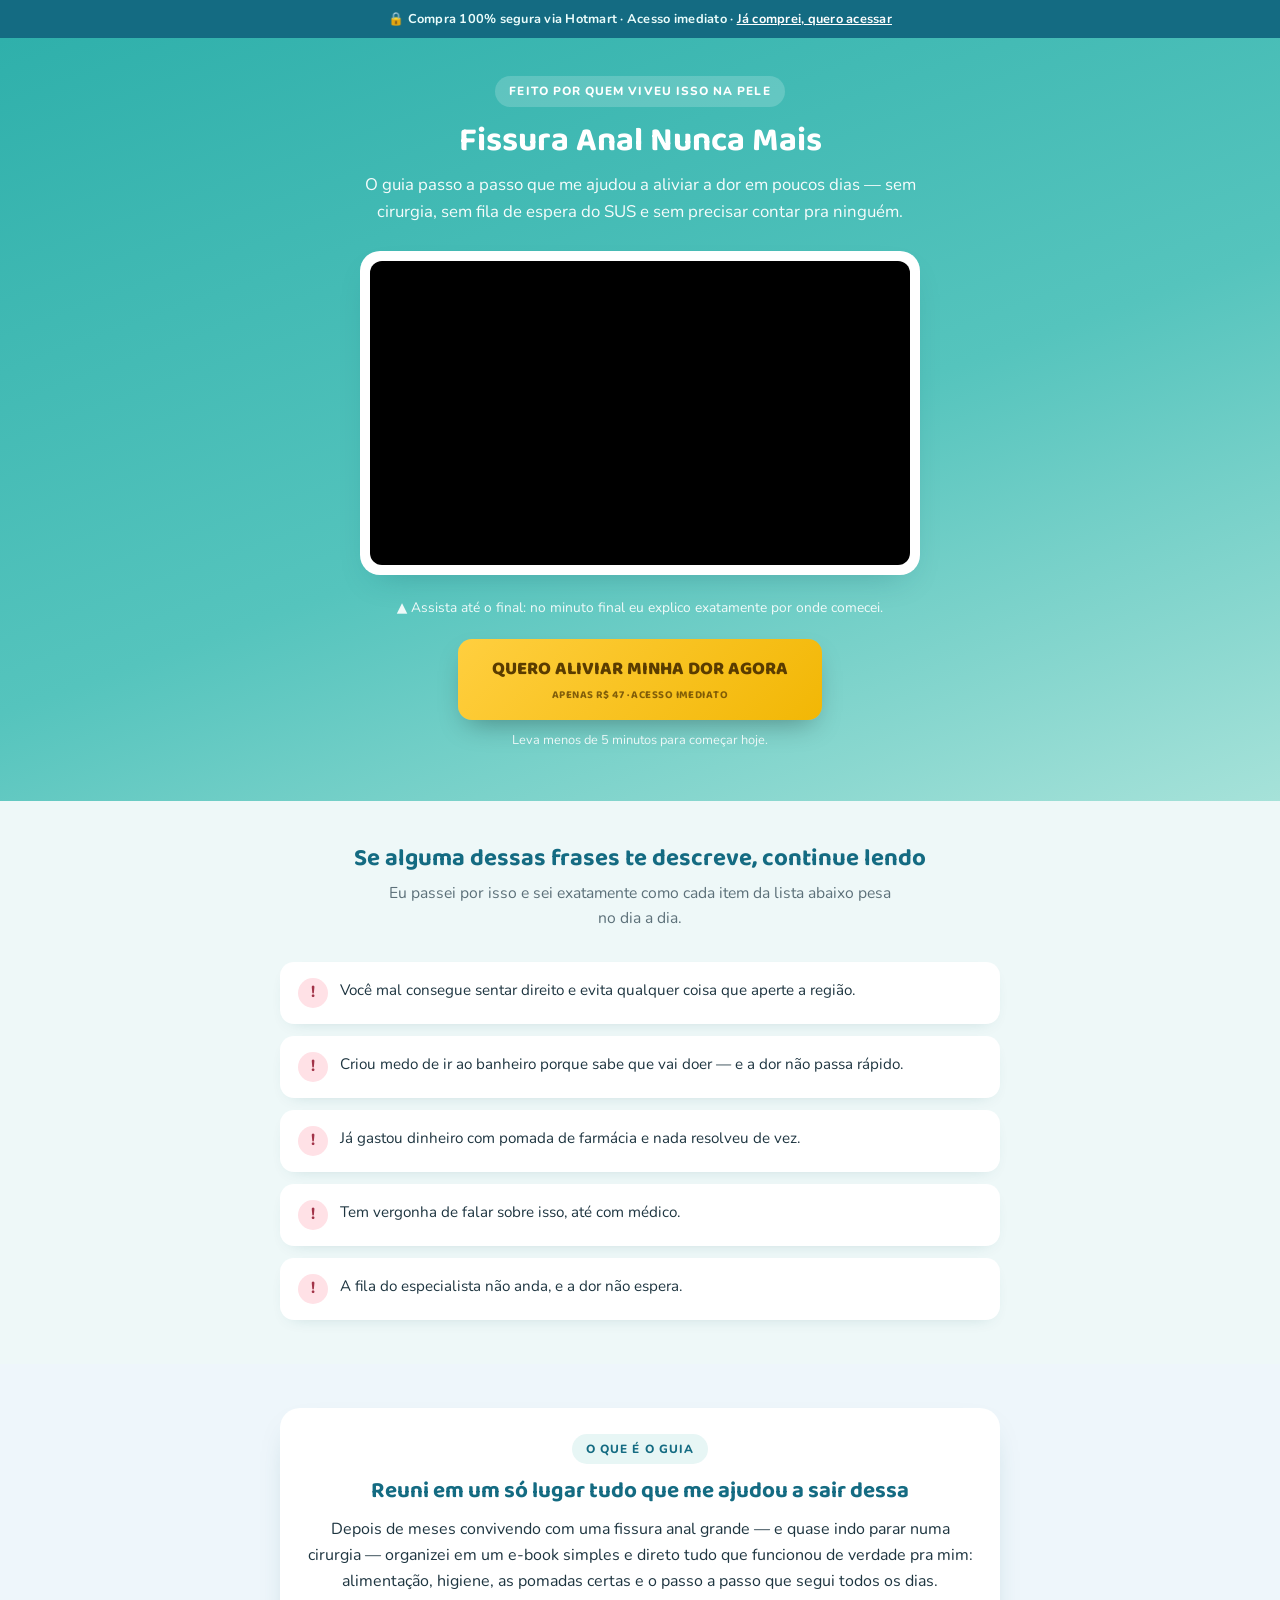
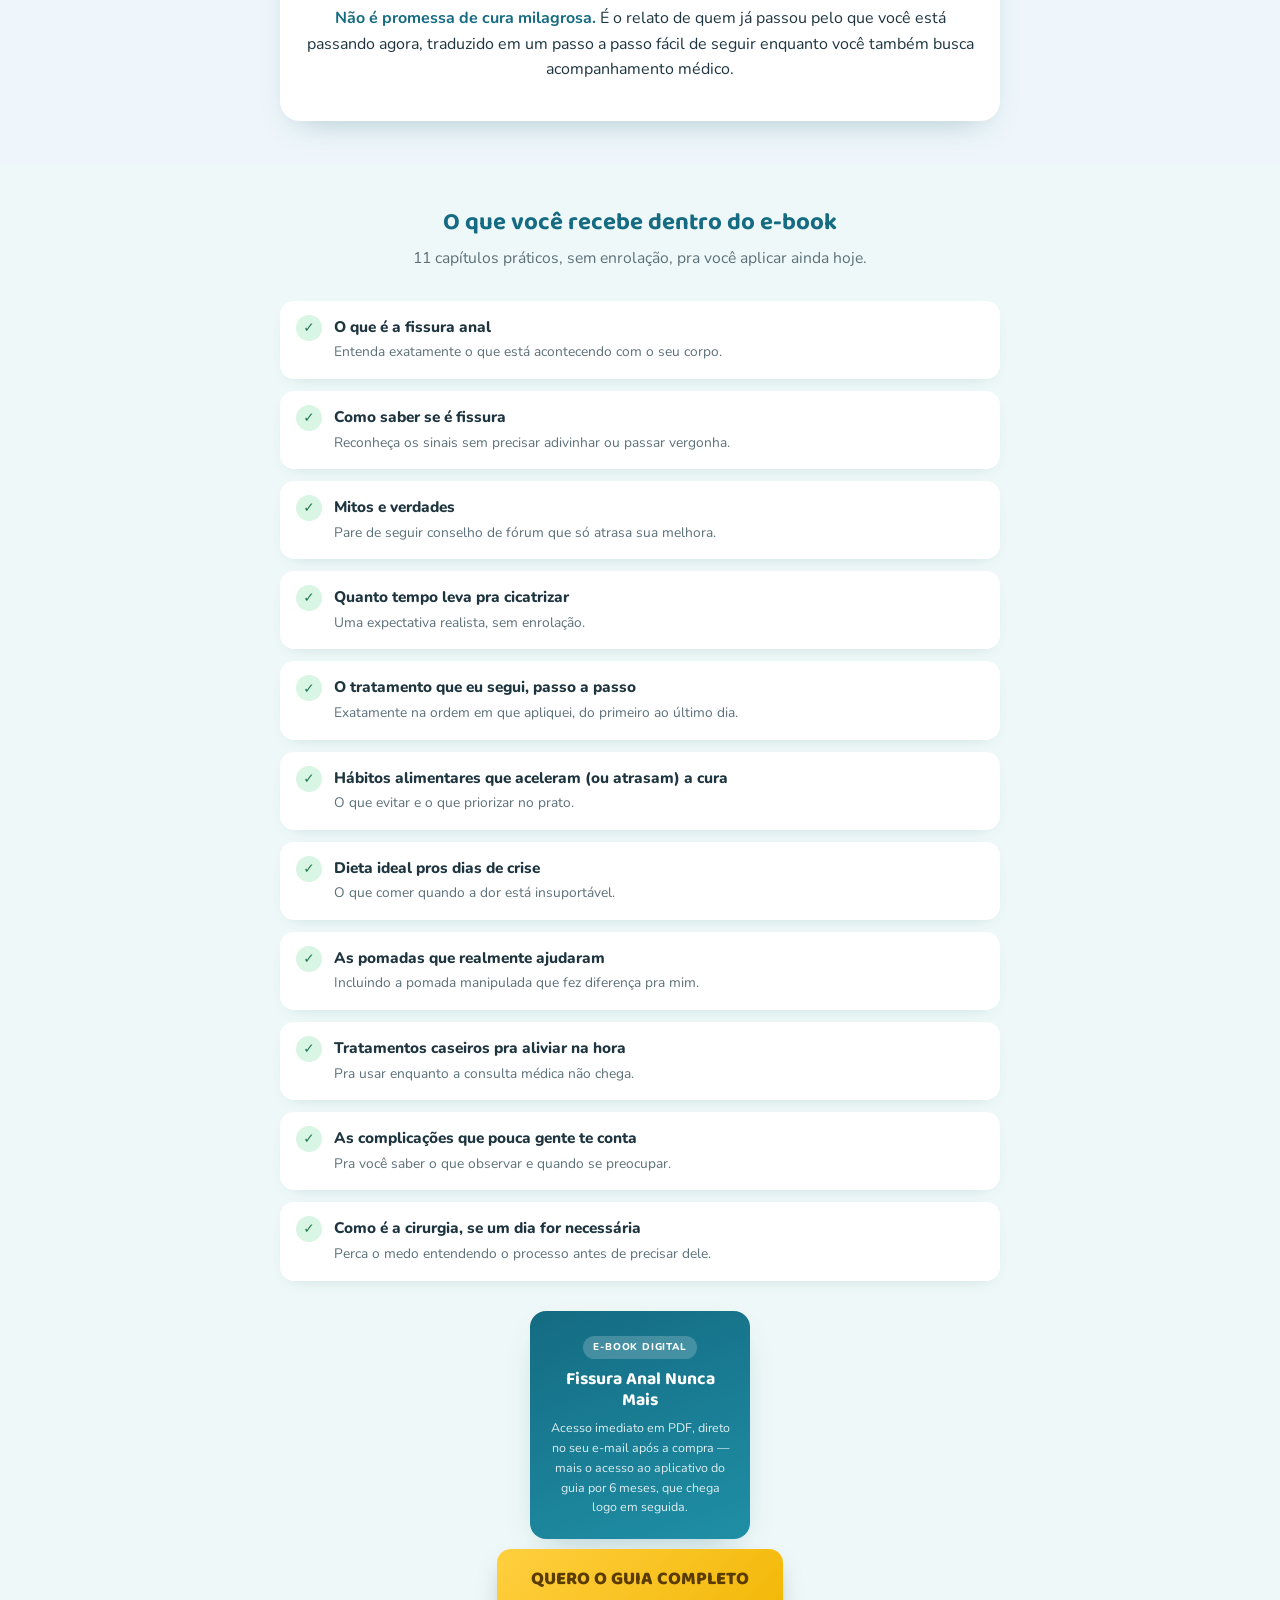
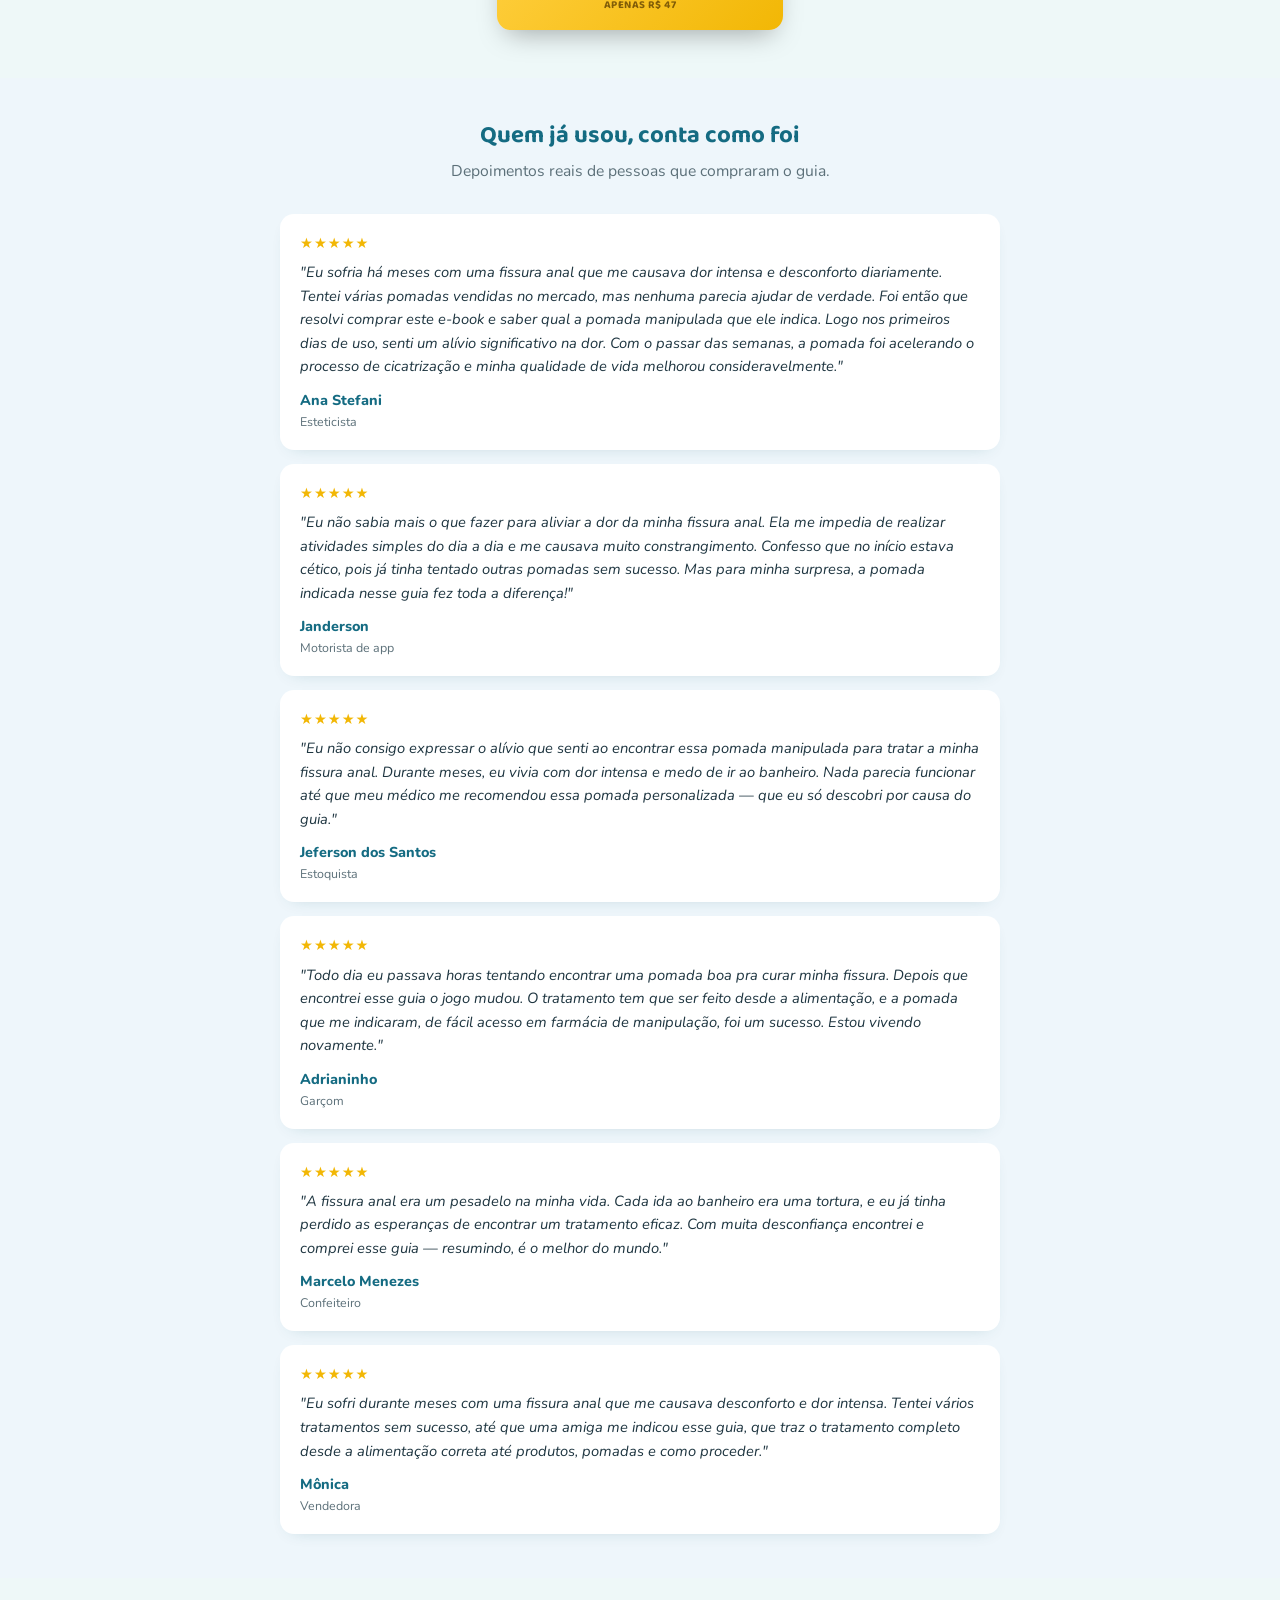
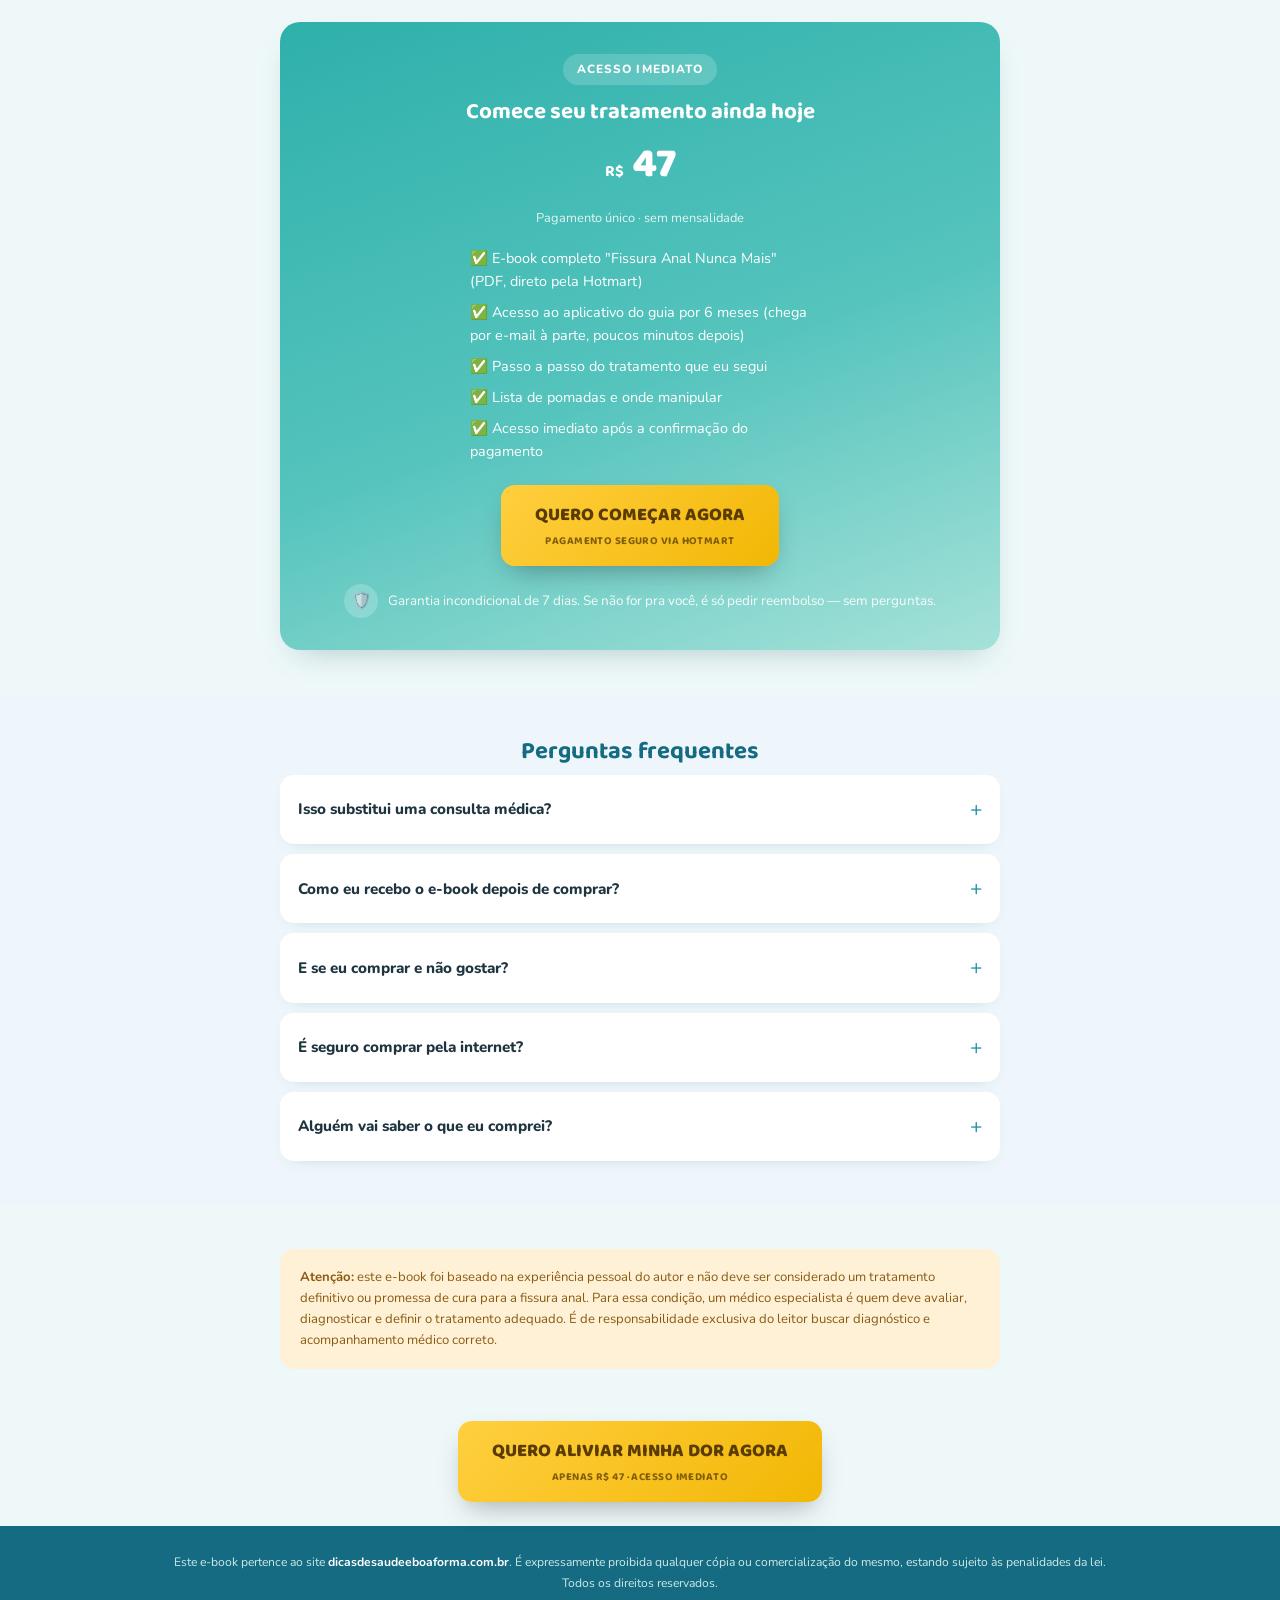
==== commit 50f48399: "Explica a entrega dupla (PDF via Hotmart + app por e-mail) pro cliente Adiciona aviso na pagina de v" ====
--- a/index.html
+++ b/index.html
@@ -127,7 +127,7 @@
 </head>
 <body>
 
-  <div class="trustbar">🔒 Compra 100% segura via Hotmart · Acesso imediato · <a href="/fissura/" style="color:#fff;text-decoration:underline;">Já comprei, quero acessar</a></div>
+  <div class="trustbar">🔒 Compra 100% segura via Hotmart · Acesso imediato · <a href="fissura/" style="color:#fff;text-decoration:underline;">Já comprei, quero acessar</a></div>
 
   <!-- ============ HERO ============ -->
   <header class="hero">
@@ -203,7 +203,7 @@
         <div class="mockup-card">
           <span class="tag">E-book digital</span>
           <h3>Fissura Anal Nunca Mais</h3>
-          <p>Acesso imediato em PDF, direto no seu e-mail após a compra.</p>
+          <p>Acesso imediato em PDF, direto no seu e-mail após a compra — mais o acesso ao aplicativo do guia por 6 meses, que chega logo em seguida.</p>
         </div>
       </div>
 
@@ -271,7 +271,8 @@
         <div class="price-big"><small>R$</small> 47</div>
         <div class="cta-sub" style="color:rgba(255,255,255,.85);margin-bottom:4px;">Pagamento único · sem mensalidade</div>
         <div class="includes">
-          <div>✅ E-book completo "Fissura Anal Nunca Mais" (PDF)</div>
+          <div>✅ E-book completo "Fissura Anal Nunca Mais" (PDF, direto pela Hotmart)</div>
+          <div>✅ Acesso ao aplicativo do guia por 6 meses (chega por e-mail à parte, poucos minutos depois)</div>
           <div>✅ Passo a passo do tratamento que eu segui</div>
           <div>✅ Lista de pomadas e onde manipular</div>
           <div>✅ Acesso imediato após a confirmação do pagamento</div>
@@ -299,7 +300,7 @@
         </details>
         <details>
           <summary>Como eu recebo o e-book depois de comprar?</summary>
-          <p>O acesso é imediato: assim que o pagamento é aprovado pela Hotmart, você recebe o link de download por e-mail e pode acessar o PDF na hora, no celular ou computador.</p>
+          <p>Você recebe duas coisas, em dois e-mails diferentes: 1) o PDF do e-book, liberado na hora pela própria Hotmart; 2) alguns minutos depois, um segundo e-mail nosso com seu acesso ao aplicativo do guia (organizado por seções, disponível por 6 meses). Os dois fazem parte da mesma compra — não é cobrança duplicada nem spam.</p>
         </details>
         <details>
           <summary>E se eu comprar e não gostar?</summary>
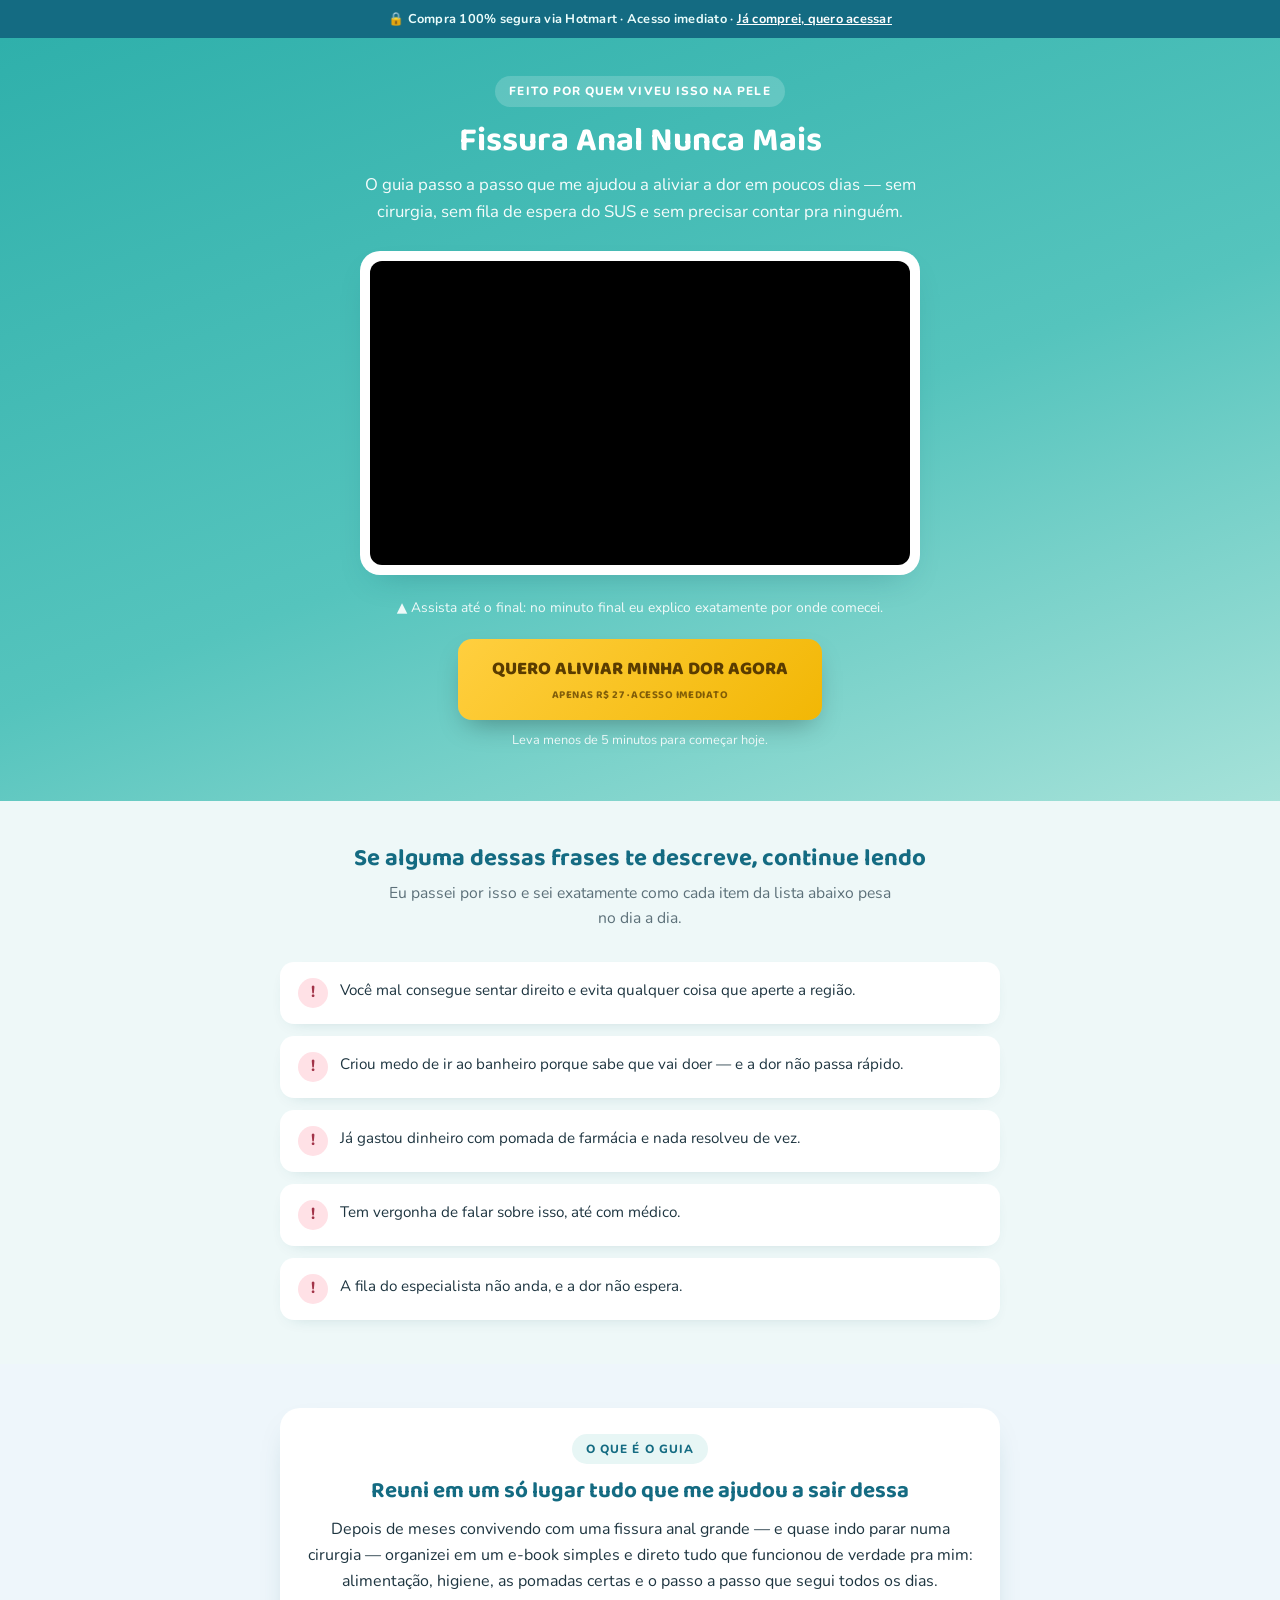
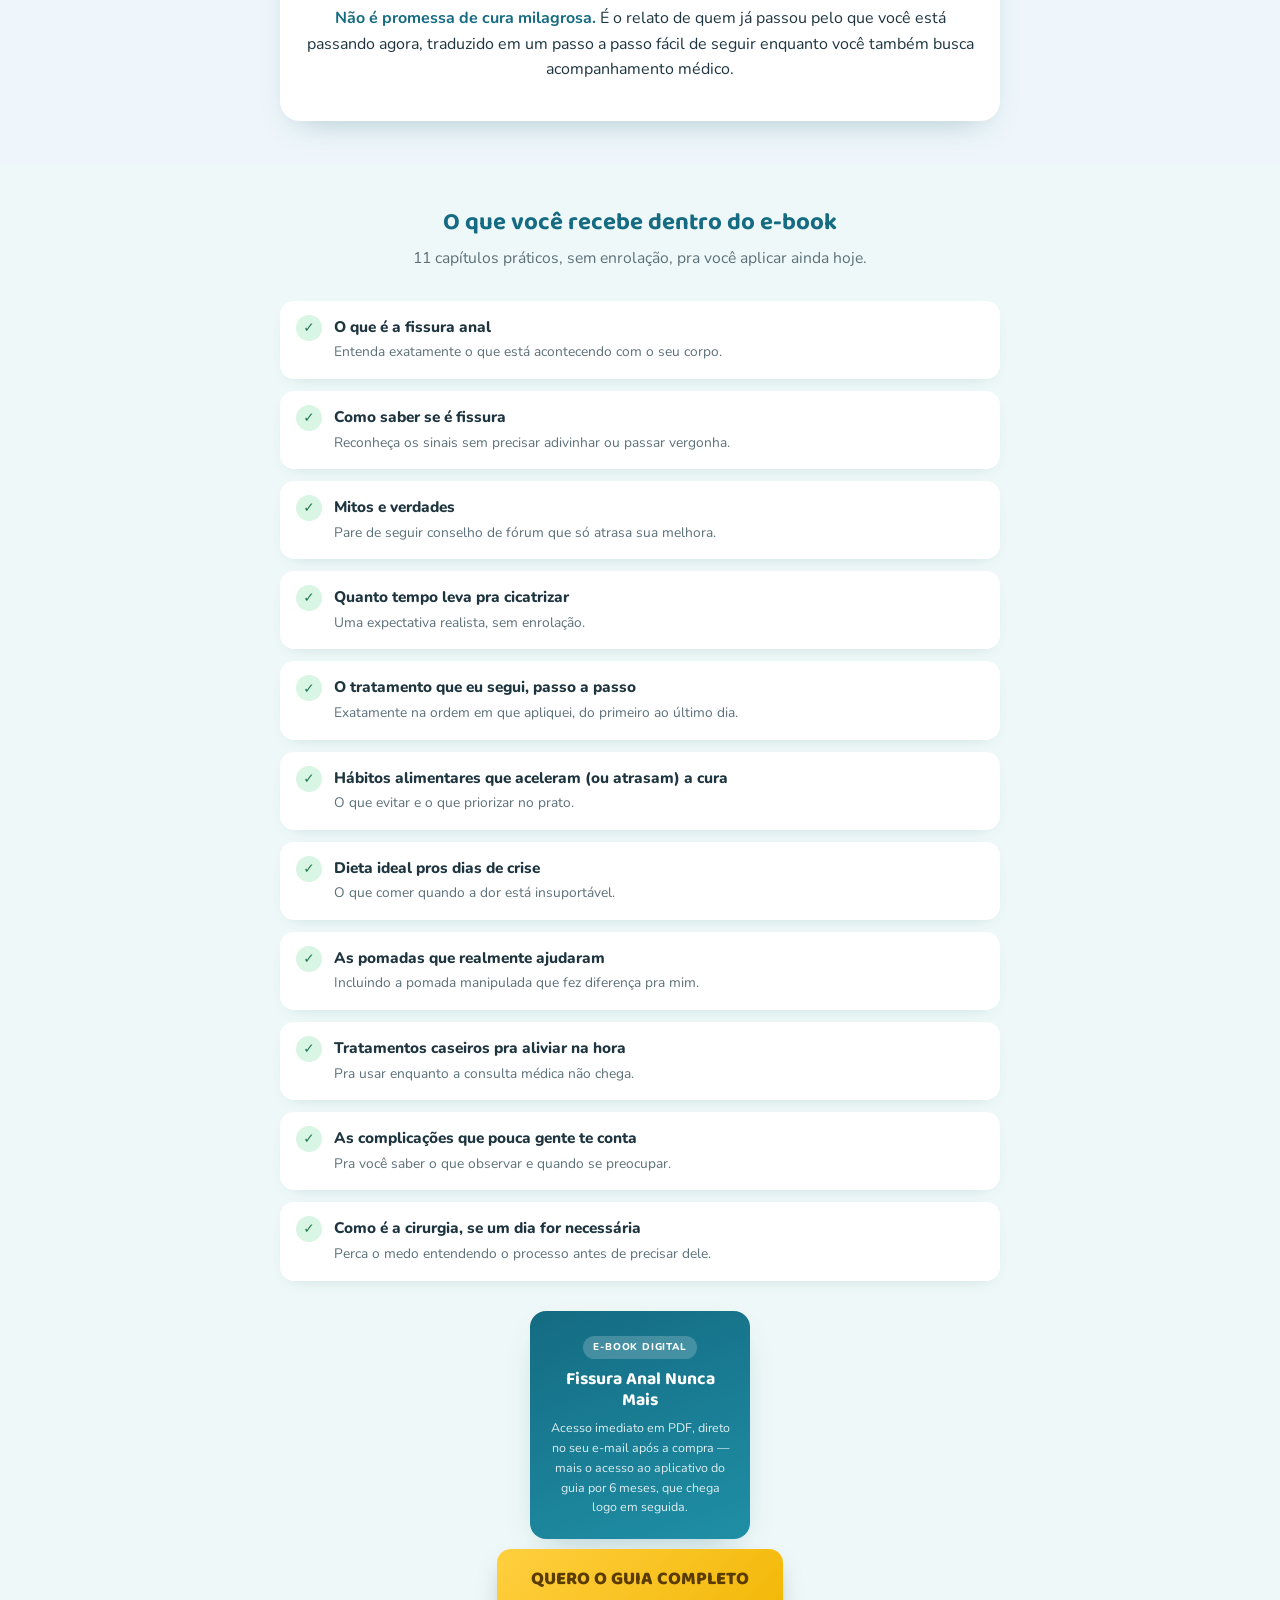
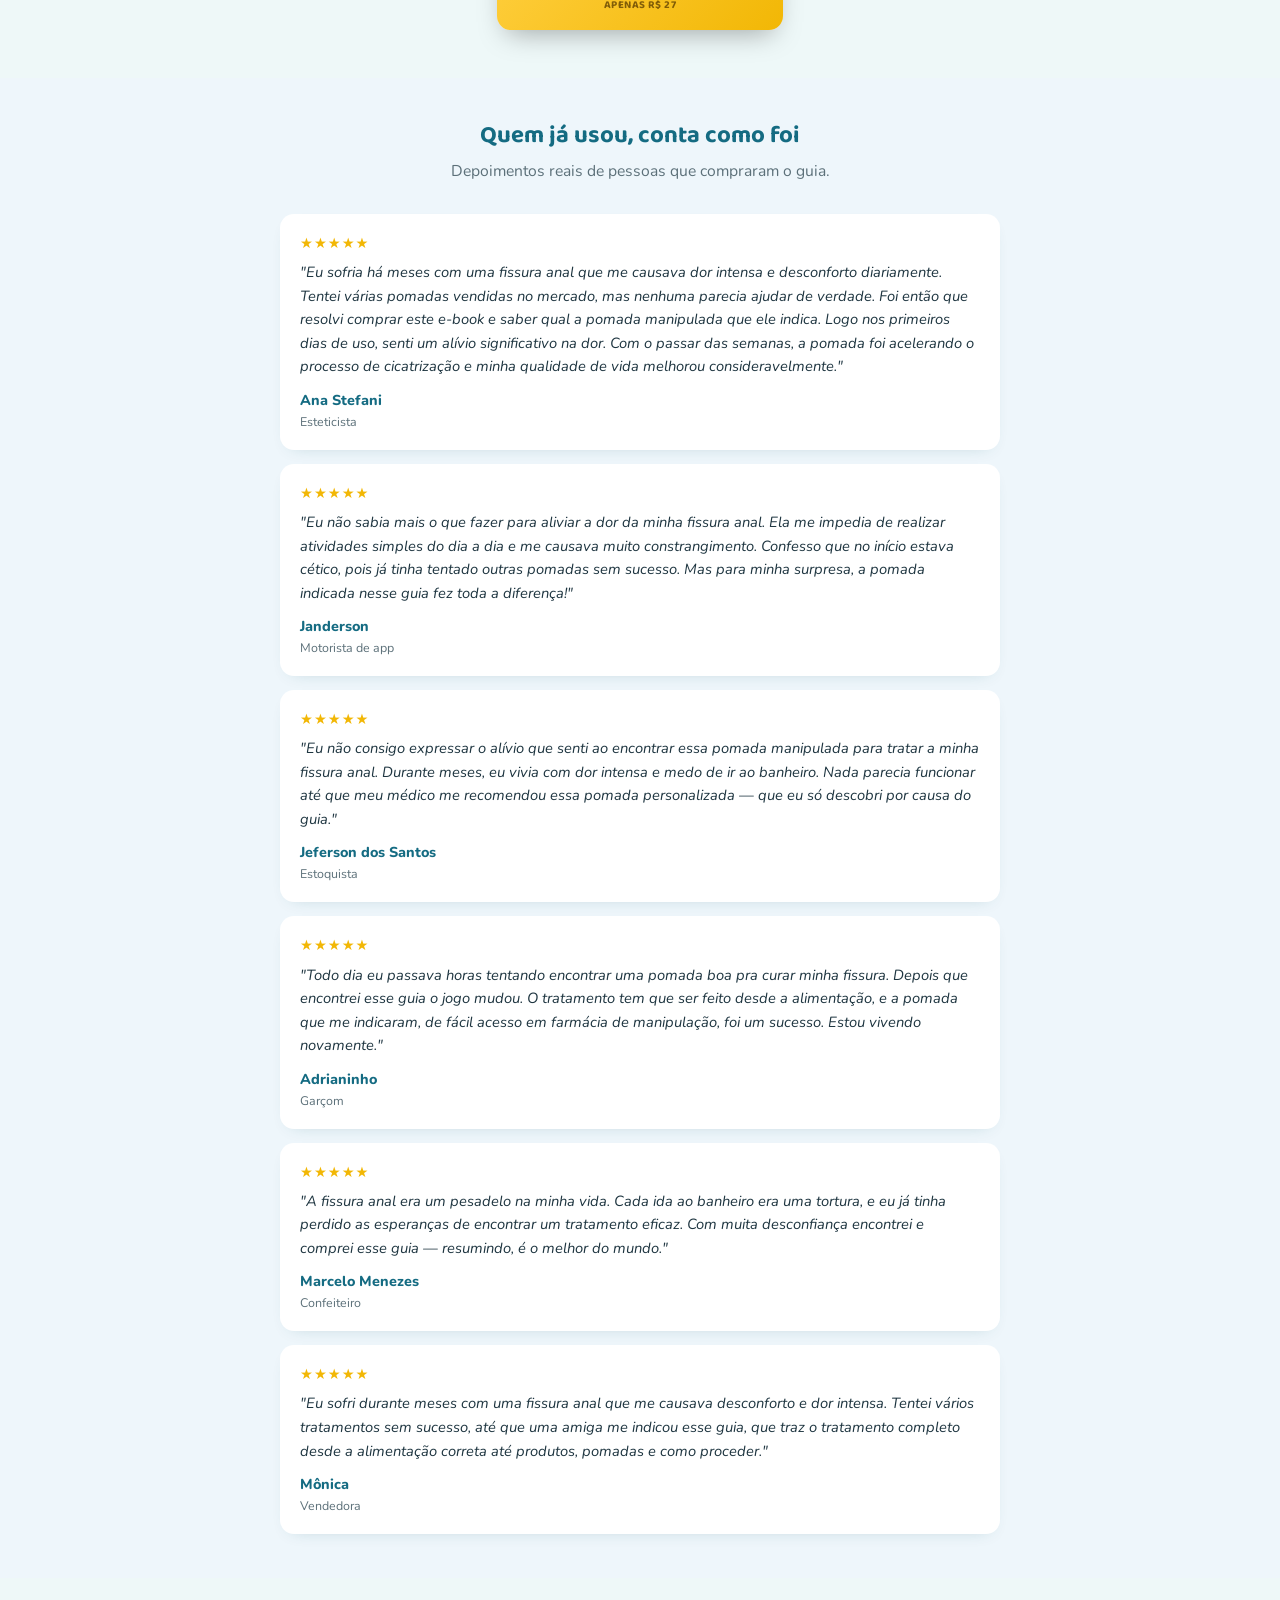
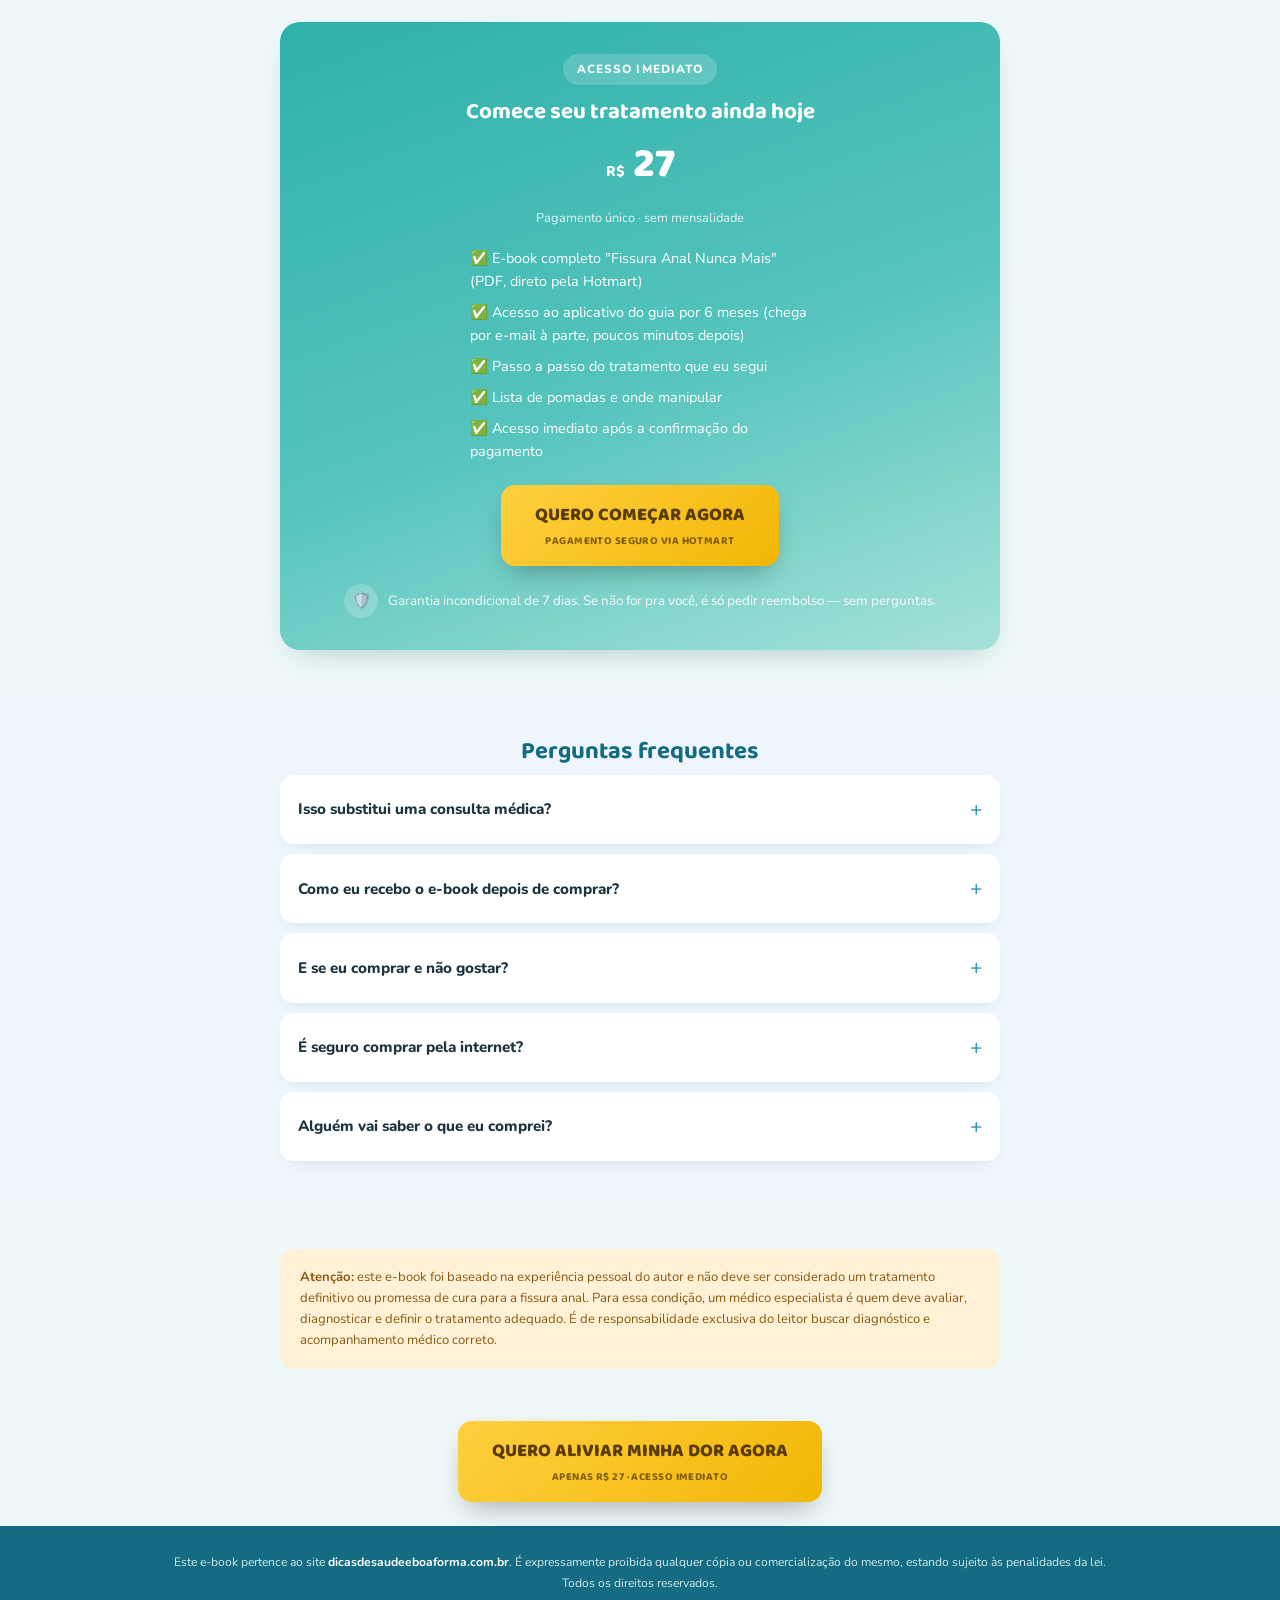
==== commit 6baac871: "Corrige preco na pagina de vendas de R$47 para R$27 Co-Authored-By: Claude Sonnet 5 <noreply@anthrop" ====
--- a/index.html
+++ b/index.html
@@ -4,7 +4,7 @@
 <meta charset="UTF-8" />
 <meta name="viewport" content="width=device-width, initial-scale=1.0" />
 <title>Fissura Anal Nunca Mais — O Guia Definitivo para a Cura e o Adeus às Dores</title>
-<meta name="description" content="O guia passo a passo que ajudou centenas de pessoas a aliviar a dor da fissura anal sem cirurgia e sem fila de espera. Acesso imediato por R$ 47." />
+<meta name="description" content="O guia passo a passo que ajudou centenas de pessoas a aliviar a dor da fissura anal sem cirurgia e sem fila de espera. Acesso imediato por R$ 27." />
 <meta name="robots" content="index, follow" />
 <link rel="preconnect" href="https://fonts.googleapis.com" />
 <link rel="preconnect" href="https://fonts.gstatic.com" crossorigin />
@@ -146,7 +146,7 @@
       <div class="cta-wrap">
         <a class="cta-btn" href="https://pay.hotmart.com/E84507576Q?checkoutMode=10">
           QUERO ALIVIAR MINHA DOR AGORA
-          <small>Apenas R$ 47 · acesso imediato</small>
+          <small>Apenas R$ 27 · acesso imediato</small>
         </a>
         <span class="cta-sub">Leva menos de 5 minutos para começar hoje.</span>
       </div>
@@ -210,7 +210,7 @@
       <div class="cta-wrap">
         <a class="cta-btn" href="https://pay.hotmart.com/E84507576Q?checkoutMode=10">
           QUERO O GUIA COMPLETO
-          <small>Apenas R$ 47</small>
+          <small>Apenas R$ 27</small>
         </a>
       </div>
     </div>
@@ -268,7 +268,7 @@
       <div class="offer">
         <span class="eyebrow">Acesso imediato</span>
         <h2>Comece seu tratamento ainda hoje</h2>
-        <div class="price-big"><small>R$</small> 47</div>
+        <div class="price-big"><small>R$</small> 27</div>
         <div class="cta-sub" style="color:rgba(255,255,255,.85);margin-bottom:4px;">Pagamento único · sem mensalidade</div>
         <div class="includes">
           <div>✅ E-book completo "Fissura Anal Nunca Mais" (PDF, direto pela Hotmart)</div>
@@ -330,7 +330,7 @@
   <div class="cta-wrap" style="padding-bottom:20px;">
     <a class="cta-btn" href="https://pay.hotmart.com/E84507576Q?checkoutMode=10">
       QUERO ALIVIAR MINHA DOR AGORA
-      <small>Apenas R$ 47 · acesso imediato</small>
+      <small>Apenas R$ 27 · acesso imediato</small>
     </a>
   </div>
 
@@ -343,7 +343,7 @@
   <!-- CTA fixo no rodapé, só mobile -->
   <div class="sticky-cta">
     <a class="cta-btn" href="https://pay.hotmart.com/E84507576Q?checkoutMode=10">
-      QUERO O GUIA · R$ 47
+      QUERO O GUIA · R$ 27
     </a>
   </div>
 
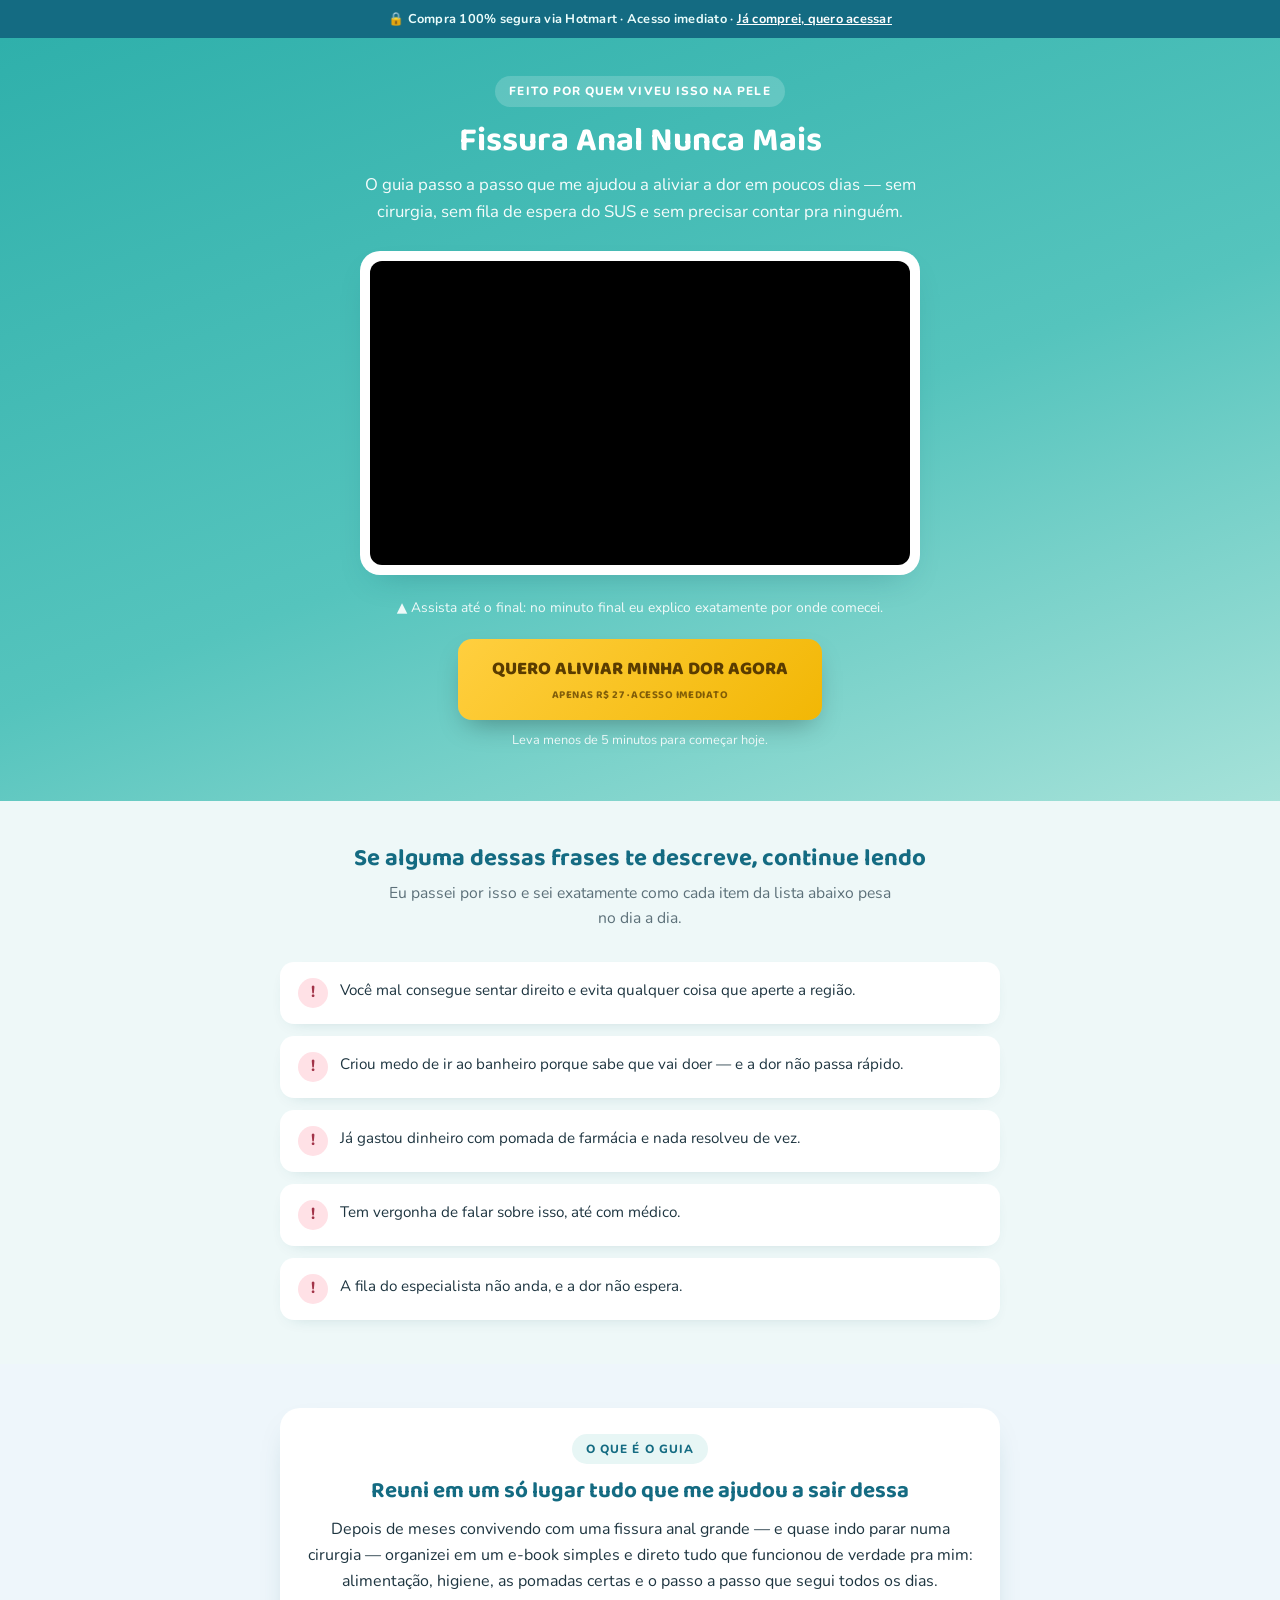
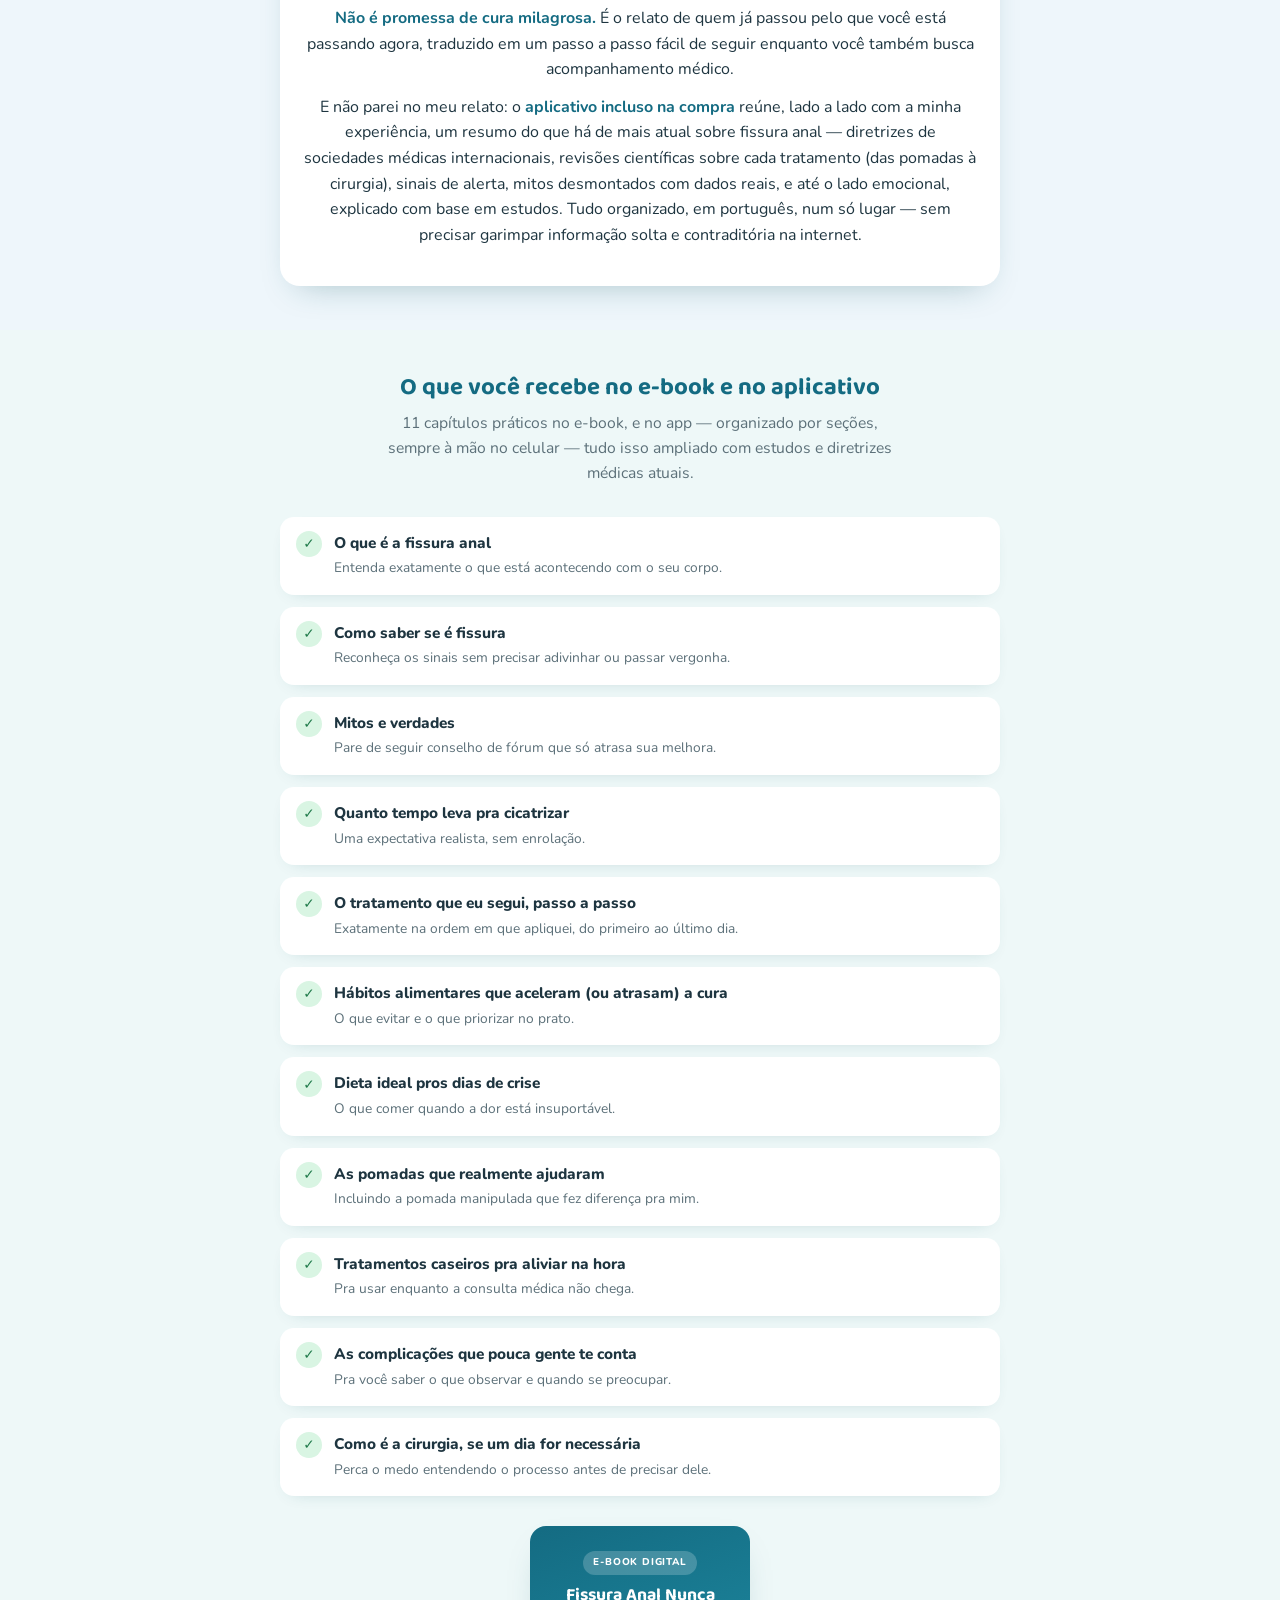
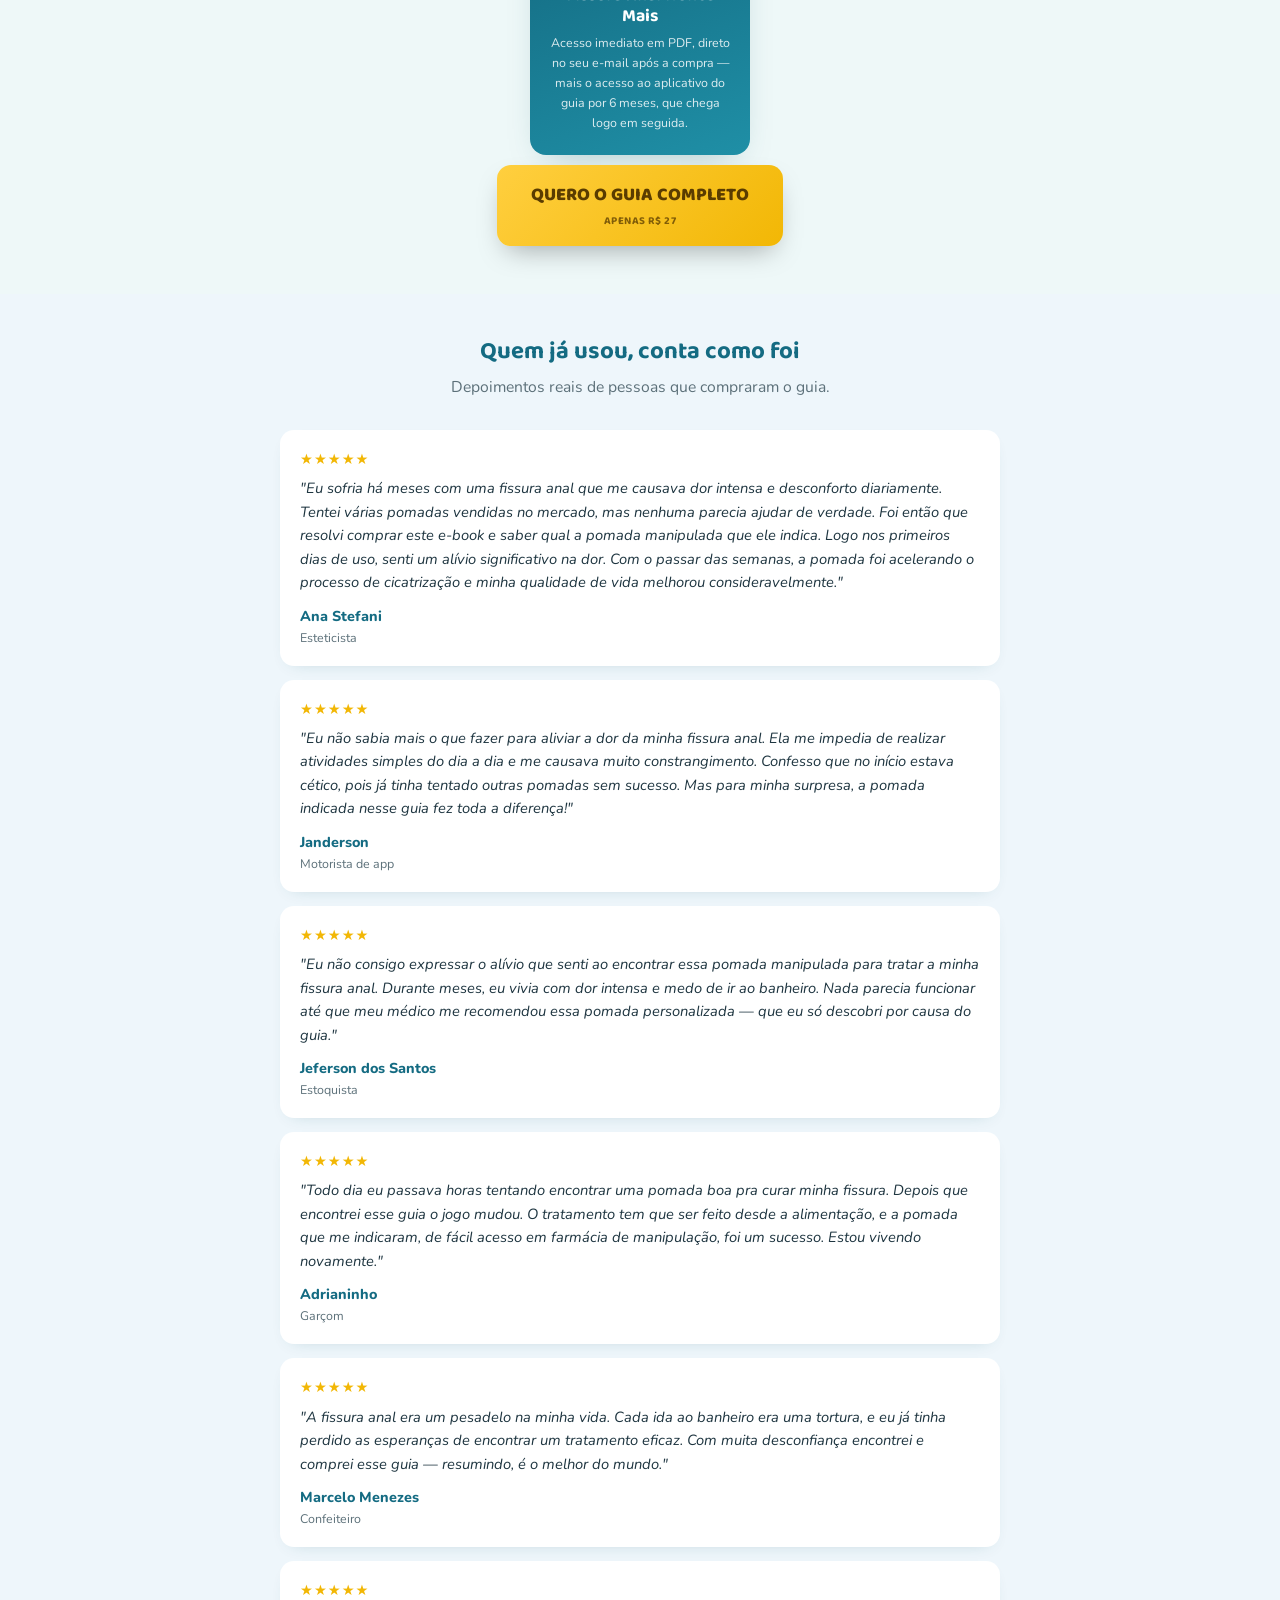
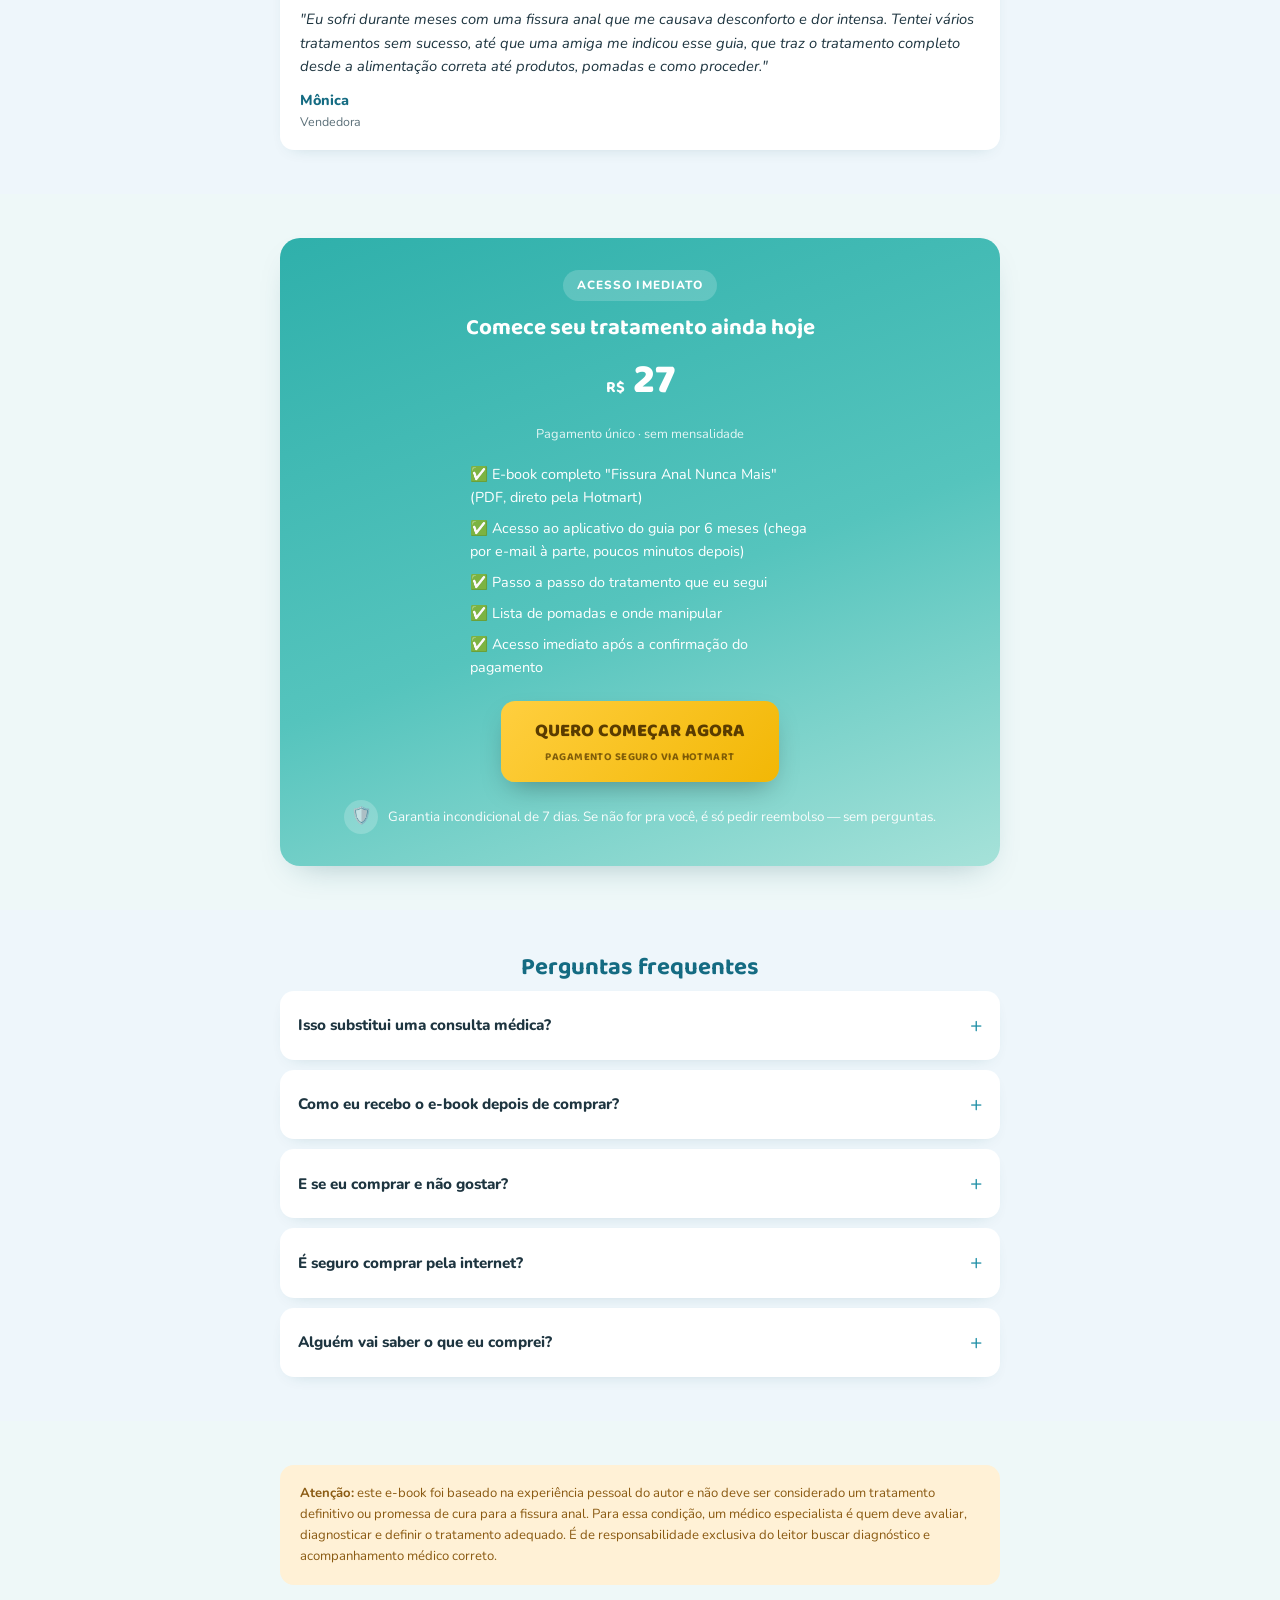
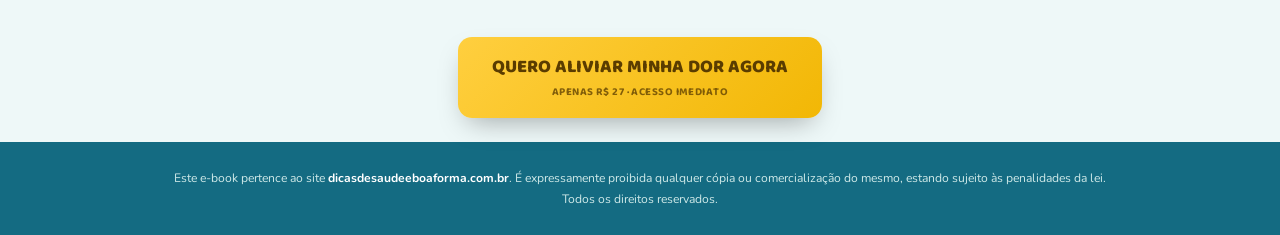
==== commit d0513a97: "Reforca na pagina de vendas o valor do app (evidencia + relato pessoal) Expande a secao "O que e o g" ====
--- a/index.html
+++ b/index.html
@@ -176,6 +176,16 @@
         <h2>Reuni em um só lugar tudo que me ajudou a sair dessa</h2>
         <p>Depois de meses convivendo com uma fissura anal grande — e quase indo parar numa cirurgia — organizei em um e-book simples e direto tudo que funcionou de verdade pra mim: alimentação, higiene, as pomadas certas e o passo a passo que segui todos os dias.</p>
         <p><strong>Não é promessa de cura milagrosa.</strong> É o relato de quem já passou pelo que você está passando agora, traduzido em um passo a passo fácil de seguir enquanto você também busca acompanhamento médico.</p>
+        <p>
+          E não parei no meu relato: o <strong>aplicativo incluso na compra</strong>
+          reúne, lado a lado com a minha experiência, um resumo do que há de mais
+          atual sobre fissura anal — diretrizes de sociedades médicas
+          internacionais, revisões científicas sobre cada tratamento (das
+          pomadas à cirurgia), sinais de alerta, mitos desmontados com dados
+          reais, e até o lado emocional, explicado com base em estudos. Tudo
+          organizado, em português, num só lugar — sem precisar garimpar
+          informação solta e contraditória na internet.
+        </p>
       </div>
     </div>
   </section>
@@ -183,8 +193,8 @@
   <!-- ============ CONTEÚDO / BENEFÍCIOS ============ -->
   <section>
     <div class="wrap">
-      <h2 class="section-title">O que você recebe dentro do e-book</h2>
-      <p class="section-lead">11 capítulos práticos, sem enrolação, pra você aplicar ainda hoje.</p>
+      <h2 class="section-title">O que você recebe no e-book e no aplicativo</h2>
+      <p class="section-lead">11 capítulos práticos no e-book, e no app — organizado por seções, sempre à mão no celular — tudo isso ampliado com estudos e diretrizes médicas atuais.</p>
       <div class="benefits">
         <div class="benefit"><span class="check">✓</span><div><strong>O que é a fissura anal</strong><span>Entenda exatamente o que está acontecendo com o seu corpo.</span></div></div>
         <div class="benefit"><span class="check">✓</span><div><strong>Como saber se é fissura</strong><span>Reconheça os sinais sem precisar adivinhar ou passar vergonha.</span></div></div>
